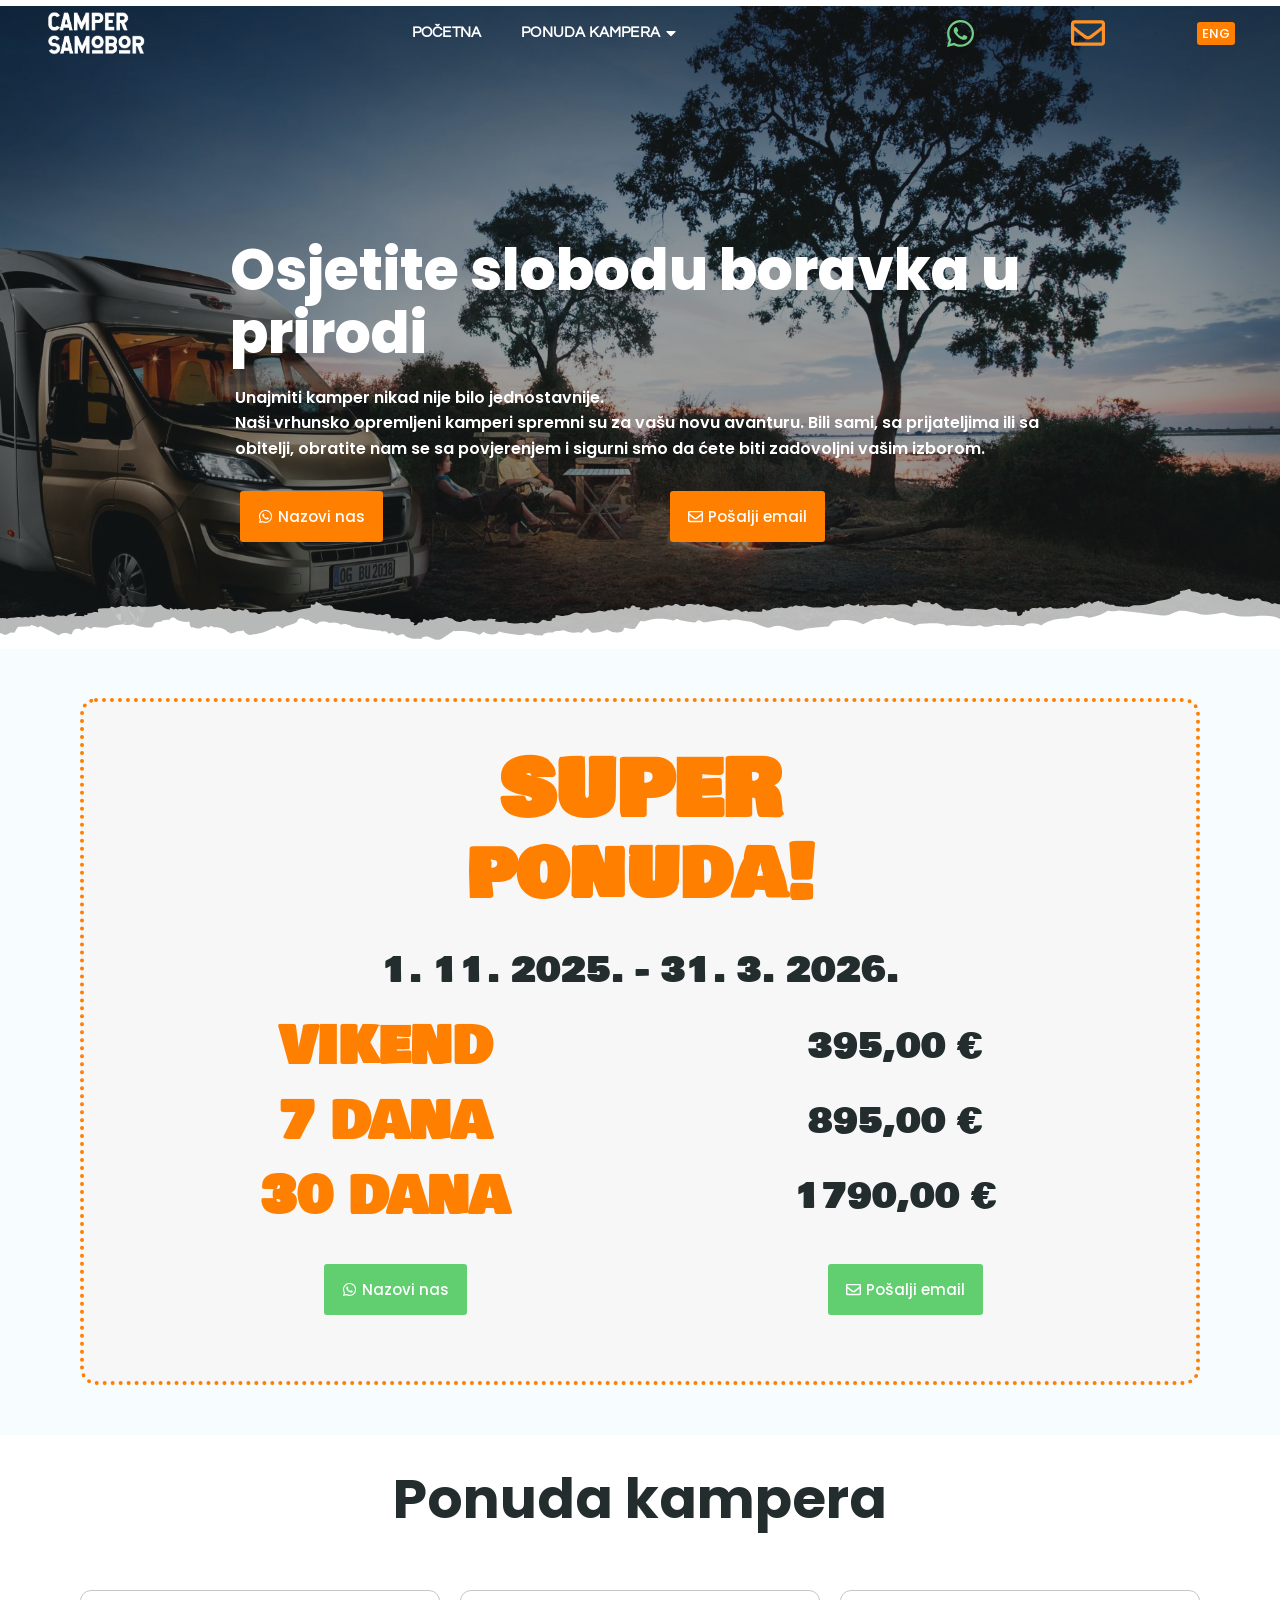
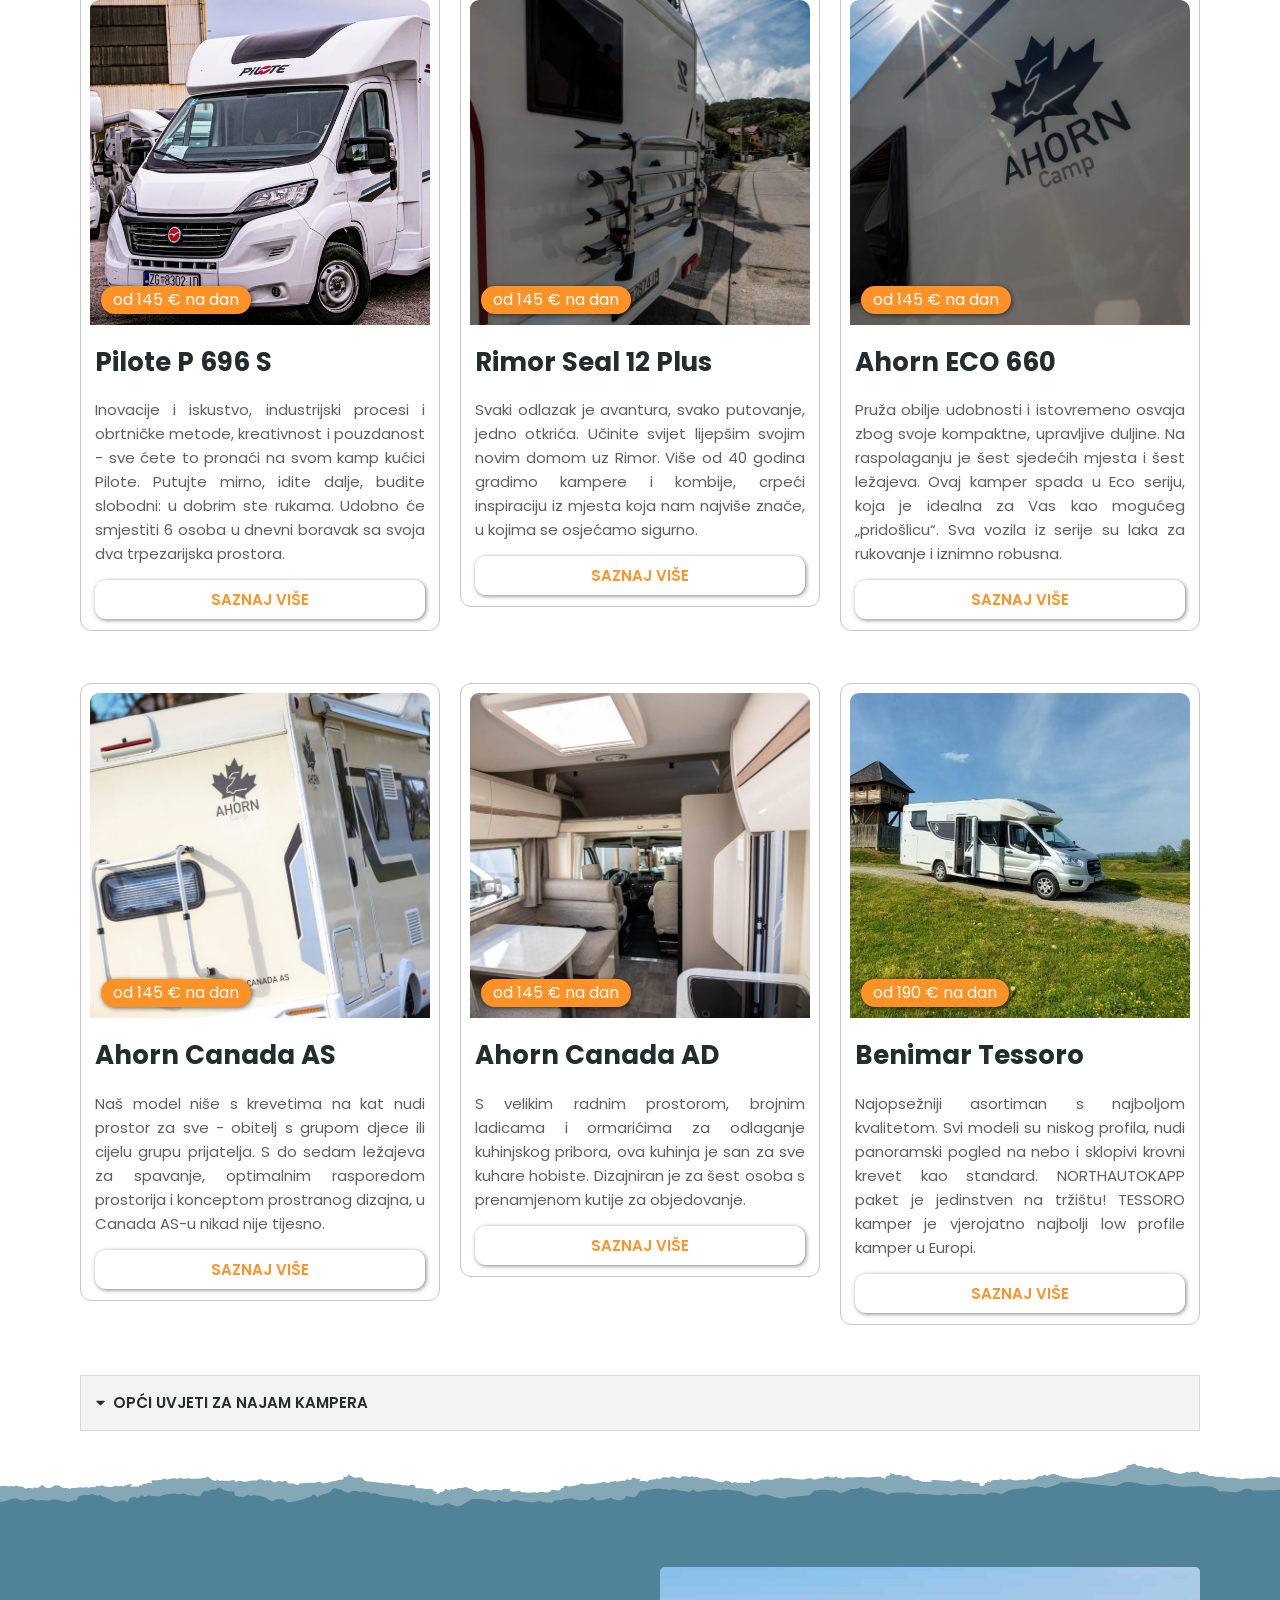
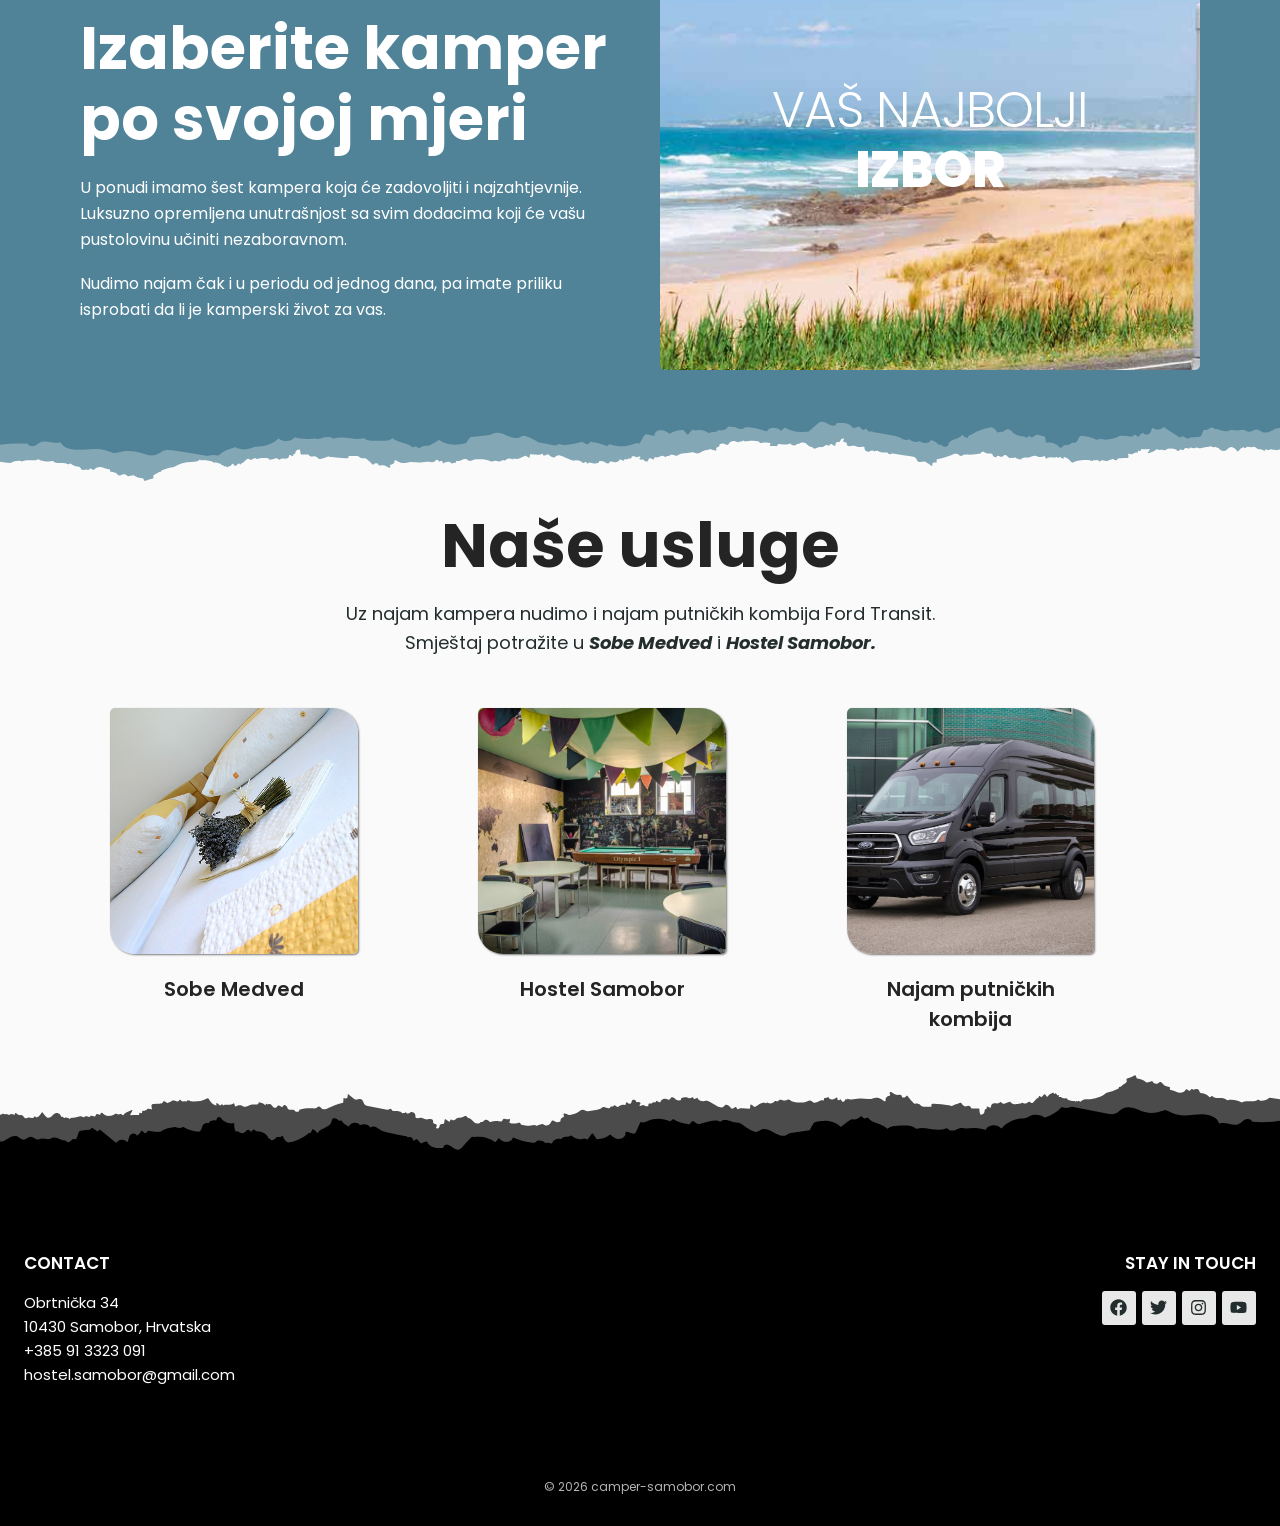
==== index.html @ f07b15ba "Static rebuild of camper-samobor.com with cPanel deploy workflow [skip ci] Replaces the WordPress si" ====
<!DOCTYPE html>
<html lang="hr">
<head>
  <meta charset="UTF-8">
  <meta name="viewport" content="width=device-width, initial-scale=1">
  <title>NAJAM KAMPERA | POČETNA | camper-samobor.com</title>
  <meta name="description" content="Najam kampera u Samoboru – Pilote, Rimor, Ahorn i Benimar kamperi za najam.">
  <link rel="preconnect" href="https://fonts.googleapis.com">
  <link rel="preconnect" href="https://fonts.gstatic.com" crossorigin>
  <link href="https://fonts.googleapis.com/css2?family=Bowlby+One+SC&family=Poppins:ital,wght@0,300;0,400;0,500;0,600;0,700;0,800;1,600;1,700&family=Questrial&display=swap" rel="stylesheet">
  <link rel="stylesheet" href="css/style.css">
</head>
<body class="no-js">

<!-- Reusable SVG symbols -->
<svg width="0" height="0" style="position:absolute" aria-hidden="true">
  <defs>
    <symbol id="ico-whatsapp" viewBox="0 0 448 512"><path d="M380.9 97.1C339 55.1 283.2 32 223.9 32c-122.4 0-222 99.6-222 222 0 39.1 10.2 77.3 29.6 111L0 480l117.7-30.9c32.4 17.7 68.9 27 106.1 27h.1c122.3 0 224.1-99.6 224.1-222 0-59.3-25.2-115-67.1-157zm-157 341.6c-33.2 0-65.7-8.9-94-25.7l-6.7-4-69.8 18.3L72 359.2l-4.4-7c-18.5-29.4-28.2-63.3-28.2-98.2 0-101.7 82.8-184.5 184.6-184.5 49.3 0 95.6 19.2 130.4 54.1 34.8 34.9 56.2 81.2 56.1 130.5 0 101.8-84.9 184.6-186.6 184.6zm101.2-138.2c-5.5-2.8-32.8-16.2-37.9-18-5.1-1.9-8.8-2.8-12.5 2.8-3.7 5.6-14.3 18-17.6 21.8-3.2 3.7-6.5 4.2-12 1.4-32.6-16.3-54-29.1-75.5-66-5.7-9.8 5.7-9.1 16.3-30.3 1.8-3.7.9-6.9-.5-9.7-1.4-2.8-12.5-30.1-17.1-41.2-4.5-10.8-9.1-9.3-12.5-9.5-3.2-.2-6.9-.2-10.6-.2-3.7 0-9.7 1.4-14.8 6.9-5.1 5.6-19.4 19-19.4 46.3 0 27.3 19.9 53.7 22.6 57.4 2.8 3.7 39.1 59.7 94.8 83.8 35.2 15.2 49 16.5 66.6 13.9 10.7-1.6 32.8-13.4 37.4-26.4 4.6-13 4.6-24.1 3.2-26.4-1.3-2.5-5-3.9-10.5-6.6z"/></symbol>
    <symbol id="ico-envelope-o" viewBox="0 0 512 512"><path d="M464 64H48C21.49 64 0 85.49 0 112v288c0 26.51 21.49 48 48 48h416c26.51 0 48-21.49 48-48V112c0-26.51-21.49-48-48-48zm0 48v40.805c-22.422 18.259-58.168 46.651-134.587 106.49-16.841 13.247-50.201 45.072-73.413 44.701-23.208.375-56.579-31.459-73.413-44.701C106.18 199.465 70.425 171.067 48 152.805V112h416zM48 400V214.398c22.914 18.251 55.409 43.862 104.938 82.646 21.857 17.205 60.134 55.186 103.062 54.955 42.717.231 80.509-37.199 103.053-54.947 49.528-38.783 82.032-64.401 104.947-82.653V400H48z"/></symbol>
    <symbol id="ico-caret-down" viewBox="0 0 320 512"><path d="M31.3 192h257.3c17.8 0 26.7 21.5 14.1 34.1L174.1 354.8c-7.8 7.8-20.5 7.8-28.3 0L17.2 226.1C4.6 213.5 13.5 192 31.3 192z"/></symbol>
    <symbol id="ico-caret-up" viewBox="0 0 320 512"><path d="M288.662 352H31.338c-17.818 0-26.741-21.543-14.142-34.142l128.662-128.662c7.81-7.81 20.474-7.81 28.284 0l128.662 128.662c12.6 12.599 3.676 34.142-14.142 34.142z"/></symbol>
    <symbol id="ico-facebook" viewBox="0 0 512 512"><path d="M504 256C504 119 393 8 256 8S8 119 8 256c0 123.78 90.69 226.38 209.25 245V327.69h-63V256h63v-54.64c0-62.15 37-96.48 93.67-96.48 27.14 0 55.52 4.84 55.52 4.84v61h-31.28c-30.8 0-40.41 19.12-40.41 38.73V256h68.78l-11 71.69h-57.78V501C413.31 482.38 504 379.78 504 256z"/></symbol>
    <symbol id="ico-twitter" viewBox="0 0 512 512"><path d="M459.37 151.716c.325 4.548.325 9.097.325 13.645 0 138.72-105.583 298.558-298.558 298.558-59.452 0-114.68-17.219-161.137-47.106 8.447.974 16.568 1.299 25.34 1.299 49.055 0 94.213-16.568 130.274-44.832-46.132-.975-84.792-31.188-98.112-72.772 6.498.974 12.995 1.624 19.818 1.624 9.421 0 18.843-1.3 27.614-3.573-48.081-9.747-84.143-51.98-84.143-102.985v-1.299c13.969 7.797 30.214 12.67 47.431 13.319-28.264-18.843-46.781-51.005-46.781-87.391 0-19.492 5.197-37.36 14.294-52.954 51.655 63.675 129.3 105.258 216.365 109.807-1.624-7.797-2.599-15.918-2.599-24.04 0-57.828 46.782-104.934 104.934-104.934 30.213 0 57.502 12.67 76.67 33.137 23.715-4.548 46.456-13.32 66.599-25.34-7.798 24.366-24.366 44.833-46.132 57.827 21.117-2.273 41.584-8.122 60.426-16.243-14.292 20.791-32.161 39.308-52.628 54.253z"/></symbol>
    <symbol id="ico-instagram" viewBox="0 0 448 512"><path d="M224.1 141c-63.6 0-114.9 51.3-114.9 114.9s51.3 114.9 114.9 114.9S339 319.5 339 255.9 287.7 141 224.1 141zm0 189.6c-41.1 0-74.7-33.5-74.7-74.7s33.5-74.7 74.7-74.7 74.7 33.5 74.7 74.7-33.6 74.7-74.7 74.7zm146.4-194.3c0 14.9-12 26.8-26.8 26.8-14.9 0-26.8-12-26.8-26.8s12-26.8 26.8-26.8 26.8 12 26.8 26.8zm76.1 27.2c-1.7-35.9-9.9-67.7-36.2-93.9-26.2-26.2-58-34.4-93.9-36.2-37-2.1-147.9-2.1-184.9 0-35.8 1.7-67.6 9.9-93.9 36.1s-34.4 58-36.2 93.9c-2.1 37-2.1 147.9 0 184.9 1.7 35.9 9.9 67.7 36.2 93.9s58 34.4 93.9 36.2c37 2.1 147.9 2.1 184.9 0 35.9-1.7 67.7-9.9 93.9-36.2 26.2-26.2 34.4-58 36.2-93.9 2.1-37 2.1-147.8 0-184.8zM398.8 388c-7.8 19.6-22.9 34.7-42.6 42.6-29.5 11.7-99.5 9-132.1 9s-102.7 2.6-132.1-9c-19.6-7.8-34.7-22.9-42.6-42.6-11.7-29.5-9-99.5-9-132.1s-2.6-102.7 9-132.1c7.8-19.6 22.9-34.7 42.6-42.6 29.5-11.7 99.5-9 132.1-9s102.7-2.6 132.1 9c19.6 7.8 34.7 22.9 42.6 42.6 11.7 29.5 9 99.5 9 132.1s2.7 102.7-9 132.1z"/></symbol>
    <symbol id="ico-youtube" viewBox="0 0 576 512"><path d="M549.655 124.083c-6.281-23.65-24.787-42.276-48.284-48.597C458.781 64 288 64 288 64S117.22 64 74.629 75.486c-23.497 6.322-42.003 24.947-48.284 48.597-11.412 42.867-11.412 132.305-11.412 132.305s0 89.438 11.412 132.305c6.281 23.65 24.787 41.5 48.284 47.821C117.22 448 288 448 288 448s170.78 0 213.371-11.486c23.497-6.321 42.003-24.171 48.284-47.821 11.412-42.867 11.412-132.305 11.412-132.305s0-89.438-11.412-132.305zm-317.51 213.508V175.185l142.739 81.205-142.739 81.201z"/></symbol>
    <symbol id="ico-arrow-up" viewBox="0 0 448 512"><path d="M34.9 289.5l-22.2-22.2c-9.4-9.4-9.4-24.6 0-33.9L207 39c9.4-9.4 24.6-9.4 33.9 0l194.3 194.3c9.4 9.4 9.4 24.6 0 33.9L413 289.4c-9.5 9.5-25 9.3-34.3-.4L264 168.6V456c0 13.3-10.7 24-24 24h-32c-13.3 0-24-10.7-24-24V168.6L69.2 289.1c-9.3 9.8-24.8 10-34.3.4z"/></symbol>
    <g id="torn"><path opacity="0.7" d="M0.1,197.8c12.1,1.7,23,3.5,33.8,5.3c0.9,0.1,1.9-0.1,2.6-0.8 c6.5-6.2,17.2-9.5,27.2-8.2c0.3,0,0.7,0.1,1,0.3c1.6,0.7,3.1,1.5,4.7,2.2c1,0.5,2.3,0.3,3.2-0.4c11.5-8.5,35.2,1,46.8-7.3 c1-0.7,2.3-0.7,3.3-0.1c11.8,7.4,28.3,10.1,42.8,6.8c1.2-0.3,2.4,0.3,3.2,1.3c3.7,5.1,13.4,6,21.3,5.7c7.7-0.3,17.2,0.1,21.6,4.7 c1,1.1,2.7,1.2,3.9,0.4c1.2-0.8,2.3-1.6,3.5-2.3c1.3-0.9,3-0.6,4,0.5c4.7,5.6,12.2,9.6,20.5,10.9c2.4,0.4,4.9,0.6,6.7,1.9 c2.7,1.9,2.6,5.3,4.2,7.9c2.6,4.2,10.5,4.9,14.8,2c1-0.7,2.4-0.7,3.4,0.1c0.6,0.4,1.1,0.8,1.7,1.2c1.3,0.9,3,0.7,4.1-0.5 c1.1-1.2,2.1-2.4,3.2-3.6c1-1.2,2.7-1.4,4-0.5c1.9,1.3,3.9,2.6,5.9,3.9c1.5,1,3.6,0.5,4.4-1.2c2.9-5.9,11-10.1,18.9-9.2 c9.7,1.1,18.7,8.6,27.4,8.8c2.3,0.1,3.8,2.6,2.6,4.6c0,0,0,0.1-0.1,0.1c-1.2,2,0.3,4.5,2.6,4.6c7.7,0.2,15.3,3.5,19.3,8.8 c2.2,2.9,4.9,7,9.1,6.3c2.4-0.4,3.9-2.2,5.7-3.5c5.5-3.7,14.8-0.6,16.8,4.5c0.6,1.5,2.2,2.3,3.7,1.9c4.8-1.4,9.7-2.8,14.6-4.1 c1-0.3,2.1,0,2.8,0.7c6.8,6.2,16.7,10.4,27.1,11.3c1.3,0.1,2.3,1,2.7,2.3c0.5,1.8,0.9,3.6,1.4,5.4c0.5,1.9,2.6,2.9,4.4,2 c7.3-3.8,15.1-6.9,23.1-9.4c1.8-0.6,2.7-2.7,1.8-4.3c-1.6-3-0.3-7.6,2.9-10.1c4.2-3.5,10.1-5.7,13.2-9.7c0.6-0.8,1.4-1.2,2.4-1.3 c0.8,0,1.6,0,2.4-0.1c1.2,0,2.2-0.7,2.7-1.8c0.5-1.2,1.1-2.3,1.6-3.5c0.3-0.6,0.8-1.1,1.4-1.4c11.4-5.8,24-10.1,37.2-12.6 c14.5-12.2,35.4-19.5,56.5-19.7c2.7-0.1,5.4,0.1,8-0.4c2.7-0.5,5.2-1.5,7.8-2.3c2.7-0.8,4.7-3.1,6.8-4.6c0.6-0.4,1.2-0.8,2-0.7 c1.7,0.2,1.8,2.5,3.4,2.8c1.8,0.2,3-2.4,4.7-1.8c0.6,0.2,1,0.9,1.6,1.1c1.6,0.6,3-1.8,4.8-1.5c0.6,0.1,1.1,0.6,1.6,0.9 c0.7,0.4,1.6,0.5,2.5,0.6c2.9,0.4,5.9,0.8,8.8,1.2c2.9,0.4,6,0.8,8.6,2c2.1,1,3.8,2.5,4.5,4.3c0.3,0.8,1,1.3,1.8,1.2 c4.4-0.6,8.9-0.2,13.1,1.1c-0.3,0.1-0.5,0.3-0.3,0.6c0.4,0.4,1.3,0.3,1.9,0.1c0.6-0.1,1.6,0,1.7,0.5c-0.8,0.3-1.6,0.8-2.1,1.4 c2.6,0.3,5.3,0.4,7.9,0.4c1.1,0,1.9,1.1,1.6,2.2c-0.2,0.7-0.3,1.4-0.3,2.1c0,1.4,1.8,2.2,2.8,1.2c0,0,0,0,0,0 c0.7-0.7,1.9-0.6,2.5,0.2c1.2,1.6,2.4,3.2,3.6,4.9c0.7,1.1,2.3,1,2.9-0.2c0-0.1,0.1-0.1,0.1-0.2c0.5-1,2-1.2,2.7-0.3 c0.9,1,1.9,2.1,2.8,3.1c0.7,0.7,1.8,0.7,2.5-0.1c2.4-2.6,8-3.4,10.7-6.1c2-2,2.5-5.1,5.4-6.1c0.3-0.1,0.7-0.2,1.1-0.1 c0.4,0.1,0.7,0.4,0.9,0.8c1.3,1.9,2.5,3.7,3.8,5.6c0.5,0.7,1,1.5,1.9,1.7c1.5,0.3,2.8-0.8,3.7-1.8c1.6-1.9,3.1-3.7,4.7-5.6 c0.5-0.6,1-1.2,1.9-1.5c2.4-0.7,3.8,1.9,5.9,3c0.8,0.4,1.8,0.1,2.2-0.7c0.5-0.9,0.6-2,1-3c0.4-1.4,1.6-3.1,3.4-3 c0.7,0,1.3,0.3,2,0.2c0.4-0.1,0.8-0.4,0.8-0.8c0-0.4,0-0.8,0.3-1.1c2.8-3.3,5.7-5.8,8.6-9.2c1.9-2.4,5.2-5,8.3-3.8 c1.9,0.8,2.7,2.9,4.7,3.6c3.3,1.2,6.2-2.1,8.9-4c3.2-2.3,9.3-2.2,11.4,0.5c0.5,0.7,1.4,0.7,2.2,0.3c4.1-2.4,9.3-3.2,14.4-3.8 c4.6-0.5,9.3-0.9,13.8,0.1c3.8,0.9,7.4,3.1,8.7,6.1c0.4,0.8,1.2,1.2,2.1,0.9c5.1-1.7,10.2-3.5,15.4-5.3c1.4-0.5,3-1,4.6-0.9 c3.8,0.4,5.7,4.3,8.9,5.6c0.9,0.3,1.8-0.1,2.2-1c0.9-2.4,5.1-3.8,8.6-3.7c4.1,0.1,8.4,1.3,12.2,0.1c5.5-1.7,7-7,7.3-11.8 c0.1-1,1-1.7,2-1.5c3.1,0.7,6,2,8.3,3.8c1.1,0.8,2.6,0.1,2.7-1.3c0.1-1.3,0-2.6-0.3-3.8c-0.2-0.9,0.4-1.9,1.4-2 c2.1-0.2,4.2-1.8,4.9-3.6c1-2.3,0.7-4.9,1.4-7.2c1.3-4,5.9-7.2,11-7.7c0.8-0.1,1.5,0.4,1.8,1.1c1.7,5.3,2.6,10.8,2.5,16.3 c0,0.9,0.7,1.7,1.6,1.7c7.3,0.4,14.7,0.5,22,0.2c0.7,0,1.3,0.3,1.5,0.9c1.9,3.8,5,7.8,9.8,7.4c2.1-0.2,3.9-1.2,6-1.6 c6.2-1.1,11.2,3.8,14,8.3c0.8,1.3,1.9,2.8,3.6,3c1.1,0.2,2.3-0.2,3.4-0.6c3.8-1.3,7.5-2.7,11.3-4c4.6-1.6,8.1-3.6,12.1-5.8 c0.5-0.3,1.2-0.3,1.7,0c2.5,1.6,5.9,2.2,9,2.6c15.2,2.1,30.5,3.6,45.8,4.5c2.1,0.1,4.4,0.1,6.1-0.9c2.1-1.3,2-3.6,1.3-5.8 c-0.4-1.1,0.4-2.2,1.6-2.2c7.5-0.2,15.1-0.2,22.6-0.1c2.1,0,4.4,0.1,6.2,1c1.8,0.9,2.9,2.5,4.3,3.9c3.9,3.9,10.8,5.5,16.7,4.2 c1-0.2,2.1,0.1,2.8,0.8c7.5,7.1,14.1,14.7,19.8,22.8c1.3,1.9,4.1,1.9,5.3-0.1c0.7-1.2,1.6-2.2,2.9-3c2.9-2,8.2-1.9,9.7,0.9 c0.8,1.5,0.4,3.2,1.3,4.6c2.4,3.4,8.8,1.2,13.8,1.4c7.6,0.3,13,7.4,19.5,9.4c2.6,0.8,4.9-1.9,3.8-4.3c-0.4-0.9-0.9-1.7-1.3-2.6 c-1.1-1.9,0.1-4.3,2.2-4.7c3.6-0.6,7-2.2,9.2-4.6c2.2-2.5,3.1-5.8,2.4-8.9c-0.5-2.5,1.8-4.6,4.2-3.7c3.1,1.2,6,3.8,8.6,5.8 c4.9,3.7,11.9,5.4,18.5,4.6c4.7-0.6,9-2.3,13.6-3.2c12-2.2,24.4,1.9,36.6,1.2c13-0.7,27.8-6.3,37.9,0.2c-1.5-0.8-0.4-3,1.5-3.3 c1.1-0.2,2.1,0,3.2,0.4c0.9,0.3,1.8-0.3,1.9-1.2c0.6-3.3,4.2-6.3,8.3-6.6c0.7-0.1,1.3,0.4,1.5,1.1c0.5,2,1.7,4,3.2,5.7 c0.5,0.5,1.2,0.6,1.8,0.3c2.2-1.2,4.9-1.8,7.5-1.8c0.9,0,1.5,0.7,1.5,1.6c-0.1,2.1,0.2,4.2,1.1,6.1c0.4,0.9,1.6,1.1,2.3,0.5 c3.5-3.1,8.1-5.6,13.3-5.8c4.9-0.2,9.9,2.6,11,6.2c0.3,0.9,1.4,1.3,2.2,0.8c2.8-1.9,6.6-2.8,10.2-2.5c0.8,0.1,1.5-0.5,1.6-1.2 c0.3-1.8,0.5-3.5,0.8-5.3c0.1-0.9,1.1-1.5,2-1.2c4.7,1.7,10.7-1.1,15.1-3.7c5-2.9,12.6-5.6,16.7-1.8c2.9,2.6,7.4,6.2,11.6,5.2 c4.2-1.1,7.5-3.5,11.5-4.9c5.4-1.8,11.4-1.6,17.2-1.4c9.6,0.4,19.7,0.9,27.7,5.1c3.6,1.9,7.4,4.6,11.6,3.9c2.7-0.5,4.8-2.3,7.4-2.8 c3.3-0.7,6.6,0.8,9.7,1.9s7.4,1.5,9.4-0.7c0.9-0.9,1.3-2.2,2.4-2.8c2.6-1.6,6.3,0.8,9.5,0.2c2.8-0.6,3.9-3.2,5.8-5 c4.6-4.2,12.7-2.3,19.2,0.3c0.9,0.4,2-0.3,2-1.3c0,0,0,0,0,0c0.1-1.1,1.2-1.7,2.1-1.2c4.9,2.7,12.6,1.2,17.9-1.7 c5.8-3.2,10.5-7.7,17-9.7c0.5-0.2,1.1,0,1.5,0.4c2.7,2.8,5.9,5.3,9.6,7.2c1,0.5,2.1-0.2,2.2-1.3c0.1-3.4,0.4-6.9,1-10.4 c0.1-0.7,0.8-1.3,1.6-1.2c7.5,0.5,14.9,0.9,22.3,1.3c4.7,0.3,10.4,0.1,13.1-2.7c0.5-0.6,1.4-0.7,2-0.2c2.1,1.7,1.7,5.8,4.8,6.4 c1.3,0.3,2.7-0.3,3.9-0.9c2.8-1.3,5.7-2.6,8.6-4c0.7-0.3,1.5-0.1,1.8,0.5c2.4,3.9,6,7.4,10.2,10c2,1.3,4.7,2.5,7.1,1.8 c3.1-0.8,4.1-3.8,6.2-5.8c2.8-2.5,7.6-3.1,11.7-2.2c4,0.9,7.6,2.9,11,4.8c7.2,4.2,14.4,8.3,21.6,12.4c3.8,2.2,8.7,4.5,13,3 c9.1-3.2,21.1,0.9,24.4,8.3c0.3,0.8,1.2,1.2,2,0.8c2.5-1.2,5-2.4,7.4-3.5c0.6-0.3,1.3-0.1,1.8,0.4c1.2,1.4,2.1,2.9,2.8,4.4 c0.4,0.8,1.4,1.2,2.2,0.7c2.8-1.8,6-3.5,9.6-3.1c2.2,0.3,4.1,1.3,6.1,2.1c5,1.9,11.1,1.7,16-0.4c2.7-1.1,4.9-4.1,3.9-6 c-0.4-0.8,0.2-1.8,1.1-2c5.1-1.2,11-0.2,14.9,2.7c2.2,1.6,3.8,3.6,6.1,5.1c2.3,1.4,5.8,2.2,8.1,0.7c2.5-1.5,2.6-4.8,5.2-6.2 c3.8-2,8.2,1.5,12.6,2.4c4,0.8,8.2-0.8,11.1-3.2c2.4-2.1,4-4.7,5.4-7.3c0.4-0.7,1.2-0.9,1.9-0.6c3.8,1.6,7.6,3.3,11.4,5 c0-1.6,0.1-3.2,0.2-4.8c3.2-0.1,6.4-0.2,9.7-0.3c1.1,0,2-0.7,2.3-1.8c0,0,0,0,0,0c0.4-1.2,1.6-1.9,2.9-1.7c2.2,0.4,4.4,0.6,6.3-0.2 c1.9-0.7,2.8-2.9,2.1-4.3c-0.6-1.2-0.2-2.7,1-3.3c1.8-1,4-1.3,6.3-0.9c2.6,0.4,4.8,1.7,6.1,3.4c0.8,1.1,2.2,1.3,3.4,0.7 c2-1.2,4.3-2.1,6.7-2.7c1.2-0.3,2.7-0.5,3.7,0.2c2.4,1.7-1.8,4.3-2.6,6.8c-0.8,2.3,2,4.7,5,5.1c1.9,0.2,3.7,0,5.6-0.5 c1.5-0.4,2.9,0.6,3.2,2c0.3,1.6,1.1,3,2.6,4.1c2.3,1.8,6.5,2.1,8.8,0.2c3.8-3.1,1.3-10,6.4-11.5c3.8-1.1,6.7,2.3,10.1,4.3 c1.5,0.9,3.5,0,3.8-1.7c0.2-1.2,0.3-2.5,0.3-3.7c0-1.6,1.5-2.8,3.1-2.5c5.3,1.1,11.3,0.2,15.6-2.7c2.2-1.5,4.5-3.7,7.3-3.4 c3.7,0.3,6.1,4.5,9.3,5c1.1,0.2,2.2-0.5,2.6-1.6c0.1-0.2,0.2-0.5,0.3-0.7c0.4-1.3,1.7-2,3-1.7c2.6,0.6,5.3,0.6,6.7-1 c0.6-0.7,0.8-1.6,1.3-2.4c2-2.9,7.6-2.1,11.3-0.5s8.1,3.6,11.7,1.9c1.2-0.6,2.1-1.5,3.1-2.3c4.6-3.8,11.6-5.1,18.2-6.1 c6.5-1,12.9-2.1,19.4-3.1c3.6-0.6,7.3-1.1,10.8-0.2c3.3,0.9,6.1,3.1,9.6,3.5c5.8,0.6,10.1-3.7,14.5-6.8c6.5-4.5,15-6.5,23.2-8.5 c1.8-0.4,3.7-0.9,5.6-0.6c2.2,0.3,4,1.5,6,2.4c2.7,1.2,5.9,1.9,9,1.8c1.6,0,2.8-1.6,2.4-3.2c-0.5-1.9-1.9-4-1.1-5.9 c0.8-1.9,3.5-2.7,5.6-3.8c3.7-2.1,5.6-6,5-9.5c-0.2-1.4,0.7-2.7,2.1-2.9c2.8-0.4,5.5-0.9,8.3-1.2c4.6-0.7,10.8,6.6,15,5 c1.9-0.6,2.6-2.4,3.3-4c1.5-3.4,3.7-6.7,7.2-8.9c3.6-2.2,8.5-3.1,12.6-1.7c2.8,1,4.9,3,7.8,3.8c2.1,0.6,4.9-0.1,6-1.4 c0.6-0.7,1.5-1,2.4-0.9c2.3,0.4,5.2-0.7,6.3-2.4c0.7-1,2-1.4,3.2-0.9c1.4,0.6,2.8,1.3,4.3,1.9c1.1,0.5,2.3,1.1,3.6,0.9 c0.5,0,1-0.3,1.4-0.6c0.6-0.5,1.4-0.8,2.1-0.5c2.9,0.9,7.1-0.9,10.7-1.6c3.1-0.6,6.4-0.1,9.6,0.4c4.4,0.7,8.8,1.4,13.2,2.1 c1.3,0.2,2.7,0.4,3.7,1.2c1.9,1.5,1.6,4.2,3.8,5.3c1.8,1,4.3,0.2,6.4-0.5c7.7-2.4,16.7-2.3,24.3,0.4c1.4,0.5,2,2.1,1.4,3.5 c-0.8,1.7-1.4,3.4-1.9,5.2c-0.5,1.9,1.1,3.5,3,3.2c4-0.8,8.3-0.7,12.2,0.2c1.9,0.5,4,1.1,5.7,0.4c2.8-1.2,2.3-4.6,4.2-6.6 c2.9-3.2,9-1.2,13.8-0.2c7.5,1.5,15.2-0.5,22.2-3.1c1-0.4,2.2-0.1,2.9,0.8c1.5,1.8,3,3.5,5.2,4.8c2.7,1.6,6.5,2.2,9.4,0.9 c2.6-1.2,3.9-3.6,6.1-5.3c1.4-1,3.8-1.5,5.5-1.1c1,0.3,2.1-0.3,2.7-1.1c2.1-3,8.1-4.5,12.6-3c5.6,1.8,9,6.2,12.7,10 c3.2,3.3,7.6,6.6,12.7,7c1.1,0.1,1.9,0.9,2.2,1.9c0.8,2.6,4.3,4.6,7.5,3.9c2.4-0.5,4.2-2,6.2-3.1c3.8-2.1,8.9-2.9,13.4-2.1 c0.4,0.1,0.7,0.1,1.1,0c3.3-0.9,6.1-2.7,8.5-4.7c2.4-2.2,6.2-4,9.5-2.9c1.6,0.6,3.1,2,4.9,1.7c2.3-0.3,2.4-2.6,2.9-4.6 c0.4-1.6,2.2-2.4,3.7-1.6c3.4,1.8,6.4,3.9,9,6.4c1.5,1.5,4.1,0.5,4.3-1.6c0.2-2.4,0.5-4.7,0.7-7.1c0.2-1.7,0.5-3.6,2.2-4.7 c2.4-1.5,6-0.3,8.7-1.4c4.1-1.6,3.2-6.5,5.4-9.7c1.4-2,4.2-3.1,7.1-3.1c2.1,0,3.3,2.4,2,4.1c-0.9,1.2-1.5,2.4-1.8,3.7 c-0.5,2.5,1,5.5,4.1,6.2c1.2,0.2,2.4,0.1,3.6,0.5c5.5,1.5,1.8,8.8,5.2,12.7c2.1,2.5,6.7,2.7,10.4,2.1s7.5-1.7,11.2-1.1 c4.1,0.7,7.2,3.5,11.2,4.3c5.8,1.2,12.7-1.8,18-0.5c1.6,0.4,2.8,1.9,2.7,3.6c-0.2,3.5-0.1,7.1,1.9,10.2c2.4,3.8,8.4,6.4,13.1,4.4 c2.5-1,4.2-3.2,6.9-4c3.2-0.9,6.9,1.2,7.7,3.7c0.2,0.7,1.1,0.8,1.6,0.3c0.8-0.8,1.5-1.6,2.2-2.4c0.3-0.3,0.7-0.4,1.1-0.2 c1.6,0.8,4,0.5,5.3-0.6c0.4-0.4,1-0.3,1.4,0.2c2.4,3.4,7.1,5.8,12.1,6c0.1,0,0.3,0,0.4,0.1c5.2,2.7,14.4-1.4,18.5,2.3 c2.1,1.9,2.5,5.4,5.5,5.6c2.9,0.3,4.6-2.9,7.5-3.4c1.1-0.2,2.3,0,3.4,0.2c18.5,3.7,37,7.4,55.5,11.1c5.2,1,10.7,2.2,14.1,5.5 c2.8,2.7,3.6,6.3,5.1,9.6s4.3,6.7,8.6,7.3c5.2,0.6,10.3-3,15.3-1.7c1.7,0.5,3.2,1.5,4.5,2.6c5.9,4.6,11.7,9.3,17.4,14.1 c0.6,0.5,1.4,0.1,1.5-0.6c0.5-3.5,0.9-7,1.4-10.4c0.1-0.4,0.4-0.8,0.9-0.8c0.6-0.1,1.3,0,1.9,0.1c0.7,0.1,1.3-0.5,1.1-1.2 c0,0,0,0,0,0c-0.2-0.8,0.6-1.5,1.3-1.1c1.8,0.9,3.8,1.5,5.8,1.8c0.5,0.1,1-0.3,1.1-0.9c0.3-4.1,0.4-8.2,0.7-12.3 c0-0.4,0.3-0.8,0.7-0.9c16.2-3.6,31.6-9.3,45.7-16.6c5.7-3,13.4-6.3,18.9-3c4.1,2.5,6.4,8.4,11.4,7.4c2.4-0.4,3.8-2.4,5.7-3.7 c3.7-2.4,8.9-2.1,13.6-1.8c13.8,0.7,27.7-0.8,40.8-4.3c0.5-0.1,0.8-0.7,0.6-1.3c-0.7-1.9,1-4.2,3.4-5c2.7-0.7,5.6-0.1,8.1,1 c0.3,0.1,0.5,0.4,0.5,0.8c0.2,2.6,6,4.9,9.4,4.7c3.6-0.1,7.4-1.2,10.6,0.1c4.1,1.7,4.7,6.1,6.3,9.5c1.7,3.4,7.6,6.5,10.4,3.5 c1.1-1.2,1.1-3.1,2.6-4.1c3.9-2.5,8,4.4,12.9,3.9c4-0.4,4.7-5.2,8.4-6.7c3.2-1.4,7.1,0.5,9.2,2.9c2.1,2.3,3.5,5.2,6.2,7 c2.5,1.6,6.9,1.8,8.6-0.1c0.3-0.4,0.9-0.4,1.3-0.1c1.2,1,2.6,1.8,4.3,2.3c0.4,0.1,0.9-0.1,1.1-0.5c0.5-1.1,1.1-2.3,1.6-3.4 c0.3-0.7,1.3-0.7,1.7,0c2.9,5.1,11,7.5,18.3,8.9c0.6,0.1,1.2-0.4,1.1-1c-0.4-2.8,3.6-5.7,7.5-6.2c4.5-0.6,9.1,0.4,13.6-0.2 c8.8-1.3,16.4-9,24.8-6.5c2.1,0.7,3.9,1.9,5.9,2.8c6.1,2.7,14.4,1.5,19-2.7c0.4-0.4,1.1-0.3,1.4,0.1c2.1,3,3.5,6.3,4.1,9.8 c0.1,0.7,0.9,1,1.4,0.6c5.1-3.4,11.9-5.3,18.6-5c4.4,0.2,10,1,12.7-1.6c0.3-0.3,0.8-0.3,1.1-0.1c1.7,1,3.3,2.1,5,3.2 c0.4,0.2,0.9,0.2,1.2-0.2c0.9-1,1.9-2,2.9-3c0.3-0.3,0.9-0.4,1.3-0.1c3.1,2.5,6.2,5.1,9.3,7.6c0.5,0.4,1.3,0.2,1.5-0.4 c0.6-2,0.8-4.1,0.5-6.2c-0.1-0.7,0.5-1.2,1.1-1.1c11,2.3,17.6,11.7,22.6,20c0.6,0.9,1.3,2,2.6,2.3c1.7,0.4,3.3-0.7,4.6-1.5 c10.7-7.1,25.7-7.9,39.5-8.3c4.8-0.2,10.4,0,13.5,2.7c0.4,0.3,0.9,0.4,1.3,0.3c1.3-0.4,2.8-0.2,4,0.3c0.8,0.4,1.8,0,2.1-0.8 c0.2-0.5,0.3-1,0.5-1.5c0.3-0.8,1.1-1.2,1.9-0.9c3,1.2,6.8,1,9.7-0.4c0.5-0.2,1-0.2,1.5,0.1c2.1,1.4,4.2,2.9,6.3,4.3 c0.7,0.5,1.6,1.1,2.6,0.9c1.6-0.2,1.8-1.9,2.6-3c2.3-3.2,8.2-1.6,12.3,0.1c3.8,1.5,10.2,2,11.4-1.2c0.1-0.3,0.4-0.6,0.7-0.7 c3.7-1.9,7.6-3,11.3-4.9c0.5-0.2,1.1-0.2,1.5,0.1c2.5,1.9,5.3,3.5,8.2,4.9c0.6,0.3,1.4,0.6,2.2,0.5c2-0.2,2.1-2.5,2.9-4.1 c1.4-2.9,6.2-3.5,10.1-3.7c5.8-0.2,11.6-0.5,17.3-0.7c2.3-0.1,4.9-0.3,6.4-1.7c1.2-1.2,1.4-2.8,1.4-4.3c0-3-0.5-6.1-1.4-9.1 c-0.4-1.2,0.8-2.2,1.9-1.8c2.4,0.9,5,1.6,7.6,1.6c3.2-0.1,6.5-1.6,7.6-3.8c0.3-0.7,1.1-1.1,1.9-0.8c0.4,0.1,0.8,0.3,1.2,0.4 c0.8,0.3,1.8-0.2,2-1c0-0.1,0-0.2,0.1-0.3c0.1-0.8,0.9-1.3,1.7-1.1c1.5,0.2,2.9,0.5,4.4,0.7c0.8,0.1,1.6-0.4,1.7-1.3 c0.3-1.8,0.4-3.5,0.4-5.3c0-1,1-1.7,2-1.4c1.6,0.6,3.2,1.1,4.9,1.4c0.8,0.2,1.6-0.4,1.7-1.2c0.3-1.5,0.6-3.1,0.8-4.6 c0.1-0.8,0.8-1.3,1.6-1.2c8,0.8,16.2,0.7,24.2-0.4c1.1-0.2,2,1,1.5,2.1c-1.8,4.1-3.9,8-6.2,11.9c-0.7,1.2,0.6,2.7,1.9,2.1 c4.5-2,9-4.1,13.5-6.1c4.8-2.1,10.2-5.2,11.6-9.2c0.3-1,1.5-1.4,2.3-0.7c1.3,1.1,2.7,2.1,4.4,2.8c2.4,0.9,5.6,0.8,7.4-0.7 c0.4-0.4,1-0.5,1.6-0.3c4,1.8,8.9,3.3,12.7,1.5c1.6-0.8,2.7-2,4.1-3c2.9-2,6.9-2.8,10.6-2c0.3,0.1,0.5,0,0.8-0.1 c6.4-2.2,15.7,1.9,19.9,6.3c1.3,1.5,3.1,3.4,5.3,2.8c2.5-0.7,2-3.9,4-5.1c3.3-2,8.1,2.6,11.6,1c2.8-1.2,1.9-5.1,4.4-6.6 c4.1-2.5,11.1,3.6,14.5,0.5c0.8-0.8,1-1.9,2-2.5c1.9-1.3,4.6,0.4,6.8,1.3c3.9,1.7,9.2,0.7,11.9-2c0.6-0.6,1.5-0.5,2.1,0 c2.5,2.4,7.3,3.1,11.4,2.4c4.7-0.8,8.9-2.9,13.6-3.6c3.2-0.5,6.5-0.3,9.6-0.9c2.4-0.5,4.8-1.5,6.1-3.1c0.6-0.7,1.6-0.7,2.2-0.1 c0.8,0.9,1.7,1.8,2.5,2.8c0.5,0.5,1.3,0.7,1.9,0.3c0.2-0.1,0.3-0.2,0.5-0.4c0.6-0.5,1.4-0.5,2,0c1.9,1.6,5.7,1.7,7.7,0.1 c0.6-0.5,1.4-0.5,1.9,0c1.4,1.2,2.7,2.4,4.1,3.6c0.4,0.4,1.1,0.5,1.6,0.2c0.2-0.1,0.3-0.2,0.5-0.3c0.8-0.5,1.8-0.2,2.2,0.6 c1.2,2.7,2.5,5.2,4.6,7.4c2.7,2.7,6.9,4.7,11.2,4.2c5.8-0.7,9.3-5.2,12.7-9s9-7.5,14.4-5.9c2.1,0.7,3.7,2.1,5.2,3.5 c3.9,3.9,7.3,8.1,10.1,12.5c0.5,0.9,1.8,0.9,2.4,0.1c3.1-3.9,6.1-7.8,9.2-11.7c0.7-1,2.4-1.9,3.6-1.8c0.7,0.1,1.4-0.2,1.6-0.9 c0-0.1,0.1-0.2,0.1-0.3c0.4-0.9,1.6-1.2,2.4-0.5c1.5,1.3,3.6,2.3,5.7,2.7c0.8,0.2,1.7-0.4,1.8-1.2c0.2-1.9,3.6-3.8,6.5-3.6 c3.7,0.3,7.3,2.1,10.9,1.5c2.5-0.4,4.7-2.1,7.3-2.1c3.7,0,6,3,7.9,5.6c1.9,2.5,5,5.3,8.5,4.4c4.3-1.1,9.8,1.5,12.5,4.3 c1,0.9,2.2,2.2,3.7,1.9c2-0.5,1.5-2.9,2.9-4.2s4-0.7,5.9,0.2c1.8,0.8,4.1,1.8,6,1c1.3-0.5,1.9-1.7,3.2-2.3c3.5-1.6,7.1,2.7,11.1,2.4 c1.8-0.1,3.5-1.2,5.2-0.9c1.4,0.3,2.4,1.5,3.8,1.8c2.6,0.6,4.6-1.8,7.1-2.7c1.4-0.5,3-0.4,4.4,0.1c0.9,0.3,1.9-0.4,1.9-1.4L3990.3,1 H0L0.1,197.8z"/> <path d="M0.1,131.7c28.7-4.6,58.2-5.7,87.4-3.5c1.5,0.1,2.5,1.3,2.7,2.8c0.6,5.5,13.3,8.3,20.5,4.6c8.2-4.2,12.8-12,21.6-15.2 c17.4-6.4,40.2,8.1,56.5,2.4c1.8-0.6,3.8,0.4,4.1,2.3c2.5,14.9,24.6,25,44.8,26.1c22,1.2,44-4.2,66-3.1c15.7,0.8,31.1,5,44,12.1 c3.1,1.7,6.1,3.6,9.9,4c5.3,0.7,10.3-1.6,15.2-3.5c15.4-5.7,33.8-6.6,50-2.3c22,5.8,44.6,20.7,65.3,12.5 c11.8-4.8,18.4-16.1,31.3-18.5c6.1-1.1,12.5,0.1,18.6,1.2c37.2,7.3,74.5,14.4,111.7,21.6c0.4,0.1,0.7,0,1.1-0.2 c8.7-4.4,20.4-4.8,29.7-1.2c0.7,0.3,1.4,0.1,1.9-0.4c12.8-14.2,31.1-25.5,51.8-31.8c0.5-0.2,1.1-0.1,1.5,0.3 c12.2,8.8,31.9,10.5,46.2,3.9c4-1.8,7.6-4.3,11.9-5.6c4.7-1.5,9.8-1.6,14.7-2c24.4-2.2,47.1-13.8,59.6-30.2c0.6-0.8,1.8-0.8,2.6-0.1 c5.7,6,15.3,9.9,24.9,9.4c9.8-0.5,19.1-5.7,22.3-12.9c0.4-0.8,1.2-1.2,2-0.9c18.6,5.8,39.5,7.2,59,3.6c0.3-0.1,0.6,0,0.8,0.1 c9.9,3.4,22.4,2.1,30.7-3.4c4.3-2.8,13-1.7,18.6-2.8c0.6-0.1,1.2,0.1,1.6,0.5c2.7,3,6.7,5.3,11.3,6.3c0.3,0.1,0.7,0,1-0.1 c6.1-2.6,12.9-4,19.7-4.4c23.7-1.2,49.3,10.9,70.3,3c1.2-0.5,2.5-0.1,3.4,0.8c8.5,8.8,25.7,9.7,40.3,9.4c4.7-0.1,9.3-0.1,14-0.2 c11.6-0.1,25.4-1.6,31.6-8.4c1.2-1.4,3.4-1.4,4.6,0c13.5,14.6,47.3,15.7,57,32c0.7,1.2,2.3,1.8,3.7,1.3c2.8-0.9,5.6-1.8,8.4-2.7 c0.5-0.1,0.9-0.1,1.3,0.2c2.9,2.1,5.9,4.3,8.8,6.5c0.6,0.4,1.3,0.4,1.9-0.1c5.3-4.7,11.6-9.4,19.5-9.6c3.2-0.1,6.5,0.7,9.6,0 c2.4-0.6,4.4-2,6.2-3.4c8.6-6.4,17.1-12.9,25.7-19.2c0.6-0.4,1.4-0.4,1.9,0.2c9,9.4,22.9,15.9,37.9,17.7c14.8,1.9,29.9-0.7,43.8-4.9 c0.4-0.1,0.7-0.4,0.9-0.8c3.9-7.8,9.1-14.6,13-22.4c0.2-0.4,0.6-0.7,1.1-0.8c17.5-2.5,35.1-5,52.6-7.5c3.8-0.6,7.6-1.1,10.9-2.6 c3.2-1.4,5.7-3.6,8.9-5.1c12.7-6,28.4,1.5,40.1,8.6c11.7,7,27.9,14.2,40.2,7.7c4.5-2.4,8.1-6.4,13.5-6.5c2.4,0,4.7,0.9,6.9,1.7 c11.7,4.9,22.5,11.1,31.7,18.5c2.9,2.3,5.8,4.8,9.5,6.3c4.3,1.7,9.2,1.9,13.9,2.7c8.6,1.5,16.2,5.2,24.7,6.9 c8.1,1.7,17.8,1.1,23.2-3.8c0.5-0.4,1.2-0.5,1.8-0.1c8.8,6.2,23.4,3.7,35,0.7c8.8-2.3,17.6-4.6,26.3-6.9c3.3-0.8,6.9-1.7,10.1-0.7 c6,1.9,8.9,9.6,15.1,8.1c3.6-0.9,4.6-4.4,6.3-7c1.6-2.4,6.8-4.1,8.4-1.9c0.2,0.3,0.5,0.5,0.9,0.6c15,2.5,31.9,7.1,43.5,14.8 c0.5,0.4,1.3,0.3,1.8-0.1c2.6-2.2,5.1-4.3,7.7-6.5c0.4-0.4,1.1-0.5,1.6-0.2c20.3,10.2,48.1,10.7,69,1.2c6.2-2.8,14.6-6.3,20.1-3.8 c1.3,0.6,2.8,0,3.4-1.3c4.1-9.3,8.1-18.6,12.3-27.8c0.9-2,1.9-4.2,4.1-5.6c7.7-4.7,18.5,5.3,27.6,4.5c1.5-0.1,2.5-1.7,2.1-3.2 c-2.2-9,8.1-19,20.1-18.7c10.2,0.3,18.2,6.4,24.9,12.6c0.9,0.9,2.4,0.9,3.3,0.1c10-8.5,24.7-13.7,39.6-13.8c0.9,0,1.7,0.4,2.1,1.1 c3.5,5.3,7,10.7,10.5,16c1,1.5,3.1,1.5,4.2,0.1c4-5.5,8.1-11,12.1-16.5c0.7-0.9,1.9-1.3,3-0.9c2.4,0.9,4.8,1.8,7.2,2.7 c0.6,0.2,1.3,0.2,2-0.1c11.9-5.1,28.8,0.4,37.9,8.8c1,0.9,2.5,0.8,3.4-0.1c3-2.8,9.7-3.2,14.9-3.4c5-0.2,11.2-2.5,12.5-5.6 c0.5-1.2,1.9-1.7,3.1-1.3c10.5,3.3,24.8-3,26.5-11.7c0.3-1.5,1.8-2.4,3.3-2c5.3,1.7,11.2,2.2,16.8,1.2c0.8-0.1,1.7,0.1,2.3,0.7 c5.6,5.9,16.2,8.7,25.3,6.6c0.8-0.2,1.5-0.7,1.8-1.4c1.9-4.8,11.5-5.4,18.4-4.3c18.4,3.1,36.1,8.2,52.6,15.2 c1.4,0.6,3.1-0.2,3.5-1.7c1.6-6.4,10.4-11.6,19.1-11.4c8.7,0.2,16.5,4.3,21.6,10c1.1,1.3,3.1,1.1,4-0.3c2.1-3.4,4.7-6.6,7.6-9.6 c0.9-1,2.4-1.1,3.4-0.2c14.4,11.8,36.2,18,57,15.9c4.2-0.4,8.6-1,12.5-0.2c0.9,0.2,1.8-0.1,2.4-0.8c9.9-10.6,19.7-21.3,29.5-31.9 c2.4-2.6,5.1-5.4,9-6.6c6.7-2,14,1.6,19.2,5.5c5.1,3.9,10.2,8.6,17.3,9.5c5.8,0.7,12.3-3.3,12.2-7.4c0-1.5,1-2.7,2.5-2.7 c4.8-0.1,9.6-0.3,14.4-0.4c14.3-0.4,29.9,7.5,33.2,18.1c0.4,1.2,1.5,1.9,2.7,1.8c5.4-0.5,10.6-2.2,14.8-4.9c1.3-0.8,3-0.7,4.2,0.4 c3.5,3.2,6.5,6.7,8.8,10.5c1,1.5,3,2,4.6,1.2c2.6-1.4,5.2-2.8,7.8-4.2c0.5-0.3,1.2,0,1.3,0.6c1,3.5,2.3,7,5.8,9.1 c2.9,1.8,7.7,1.7,10.3,0c0.5-0.3,1.2-0.1,1.4,0.4c0.6,1.8,2.8,3.4,5.2,3.4c16.5,3.5,32.9,7,49.3,10.5c11,2.3,22.3,4.8,31.3,10.3 c4.8,2.9,8.9,6.5,14.4,8.5c5,1.7,11.8,1.5,15.2-1.6c0.5-0.4,1.2-0.3,1.5,0.3c4.1,8.8,20.5,13,30.5,7.3c0.4-0.2,0.9-0.1,1.2,0.2 c3.9,4.9,11.6,7.6,18.9,6.6c7.1-0.9,13.2-5.5,14.8-10.9c0.2-0.5,0.7-0.8,1.2-0.6c10,4.1,18.1,10.7,23,18.5c0.1,0.2,0.4,0.4,0.6,0.4 c2,0.3,4.1-0.3,5.6-1.3c0.4-0.3,1-0.3,1.3,0.1c3.9,4.9,10.6,10.2,17.1,7.6c5.9-2.3,5.4-8.9,7.3-13.9c5.6-14.6,35.5-17.5,41-31.5 c0.3-0.7,1.3-0.8,1.7-0.1c3,5,7.9,9.2,13.9,12c0.4,0.2,1,0,1.2-0.4c1.9-3.5,3.8-7.1,5.7-10.6c0.2-0.3,0.5-0.5,0.8-0.5 c4.1-0.1,7.4-2.7,10.4-5c15.8-12.4,36.2-21.4,58.1-25.5c0.2,0,0.4,0,0.6,0.1c8.7,4.5,14.8,11.8,16.2,19.9c0.1,0.7,0.8,1,1.4,0.6 c4.8-3.1,11.5-4.2,17.5-3c0.4,0.1,0.8-0.1,1-0.4c2.7-4.6,8.2-8.3,14.5-9.6c2.3-0.7,4.5,1,5.8,2.7c1.2,1.6,2.8,3.6,5.2,3.5 c0.2,0,0.4,0,0.5-0.1c2.9,11.8,21.6,22.5,37,21.3c0.2,0,0.4,0,0.6,0.2c2.6,2,5.2,4,7.8,6c0.3,0.3,0.8,0.3,1.1,0 c2.8-2,5.1-4.5,6.7-7.3c0.3-0.6,1.1-0.6,1.5-0.1c1.9,2.3,4.3,4.4,7.2,5.9c0.2,0.1,0.4,0.1,0.7,0.1c7.3-1.7,10.4-10.6,18.1-10.6 c7.6,0,14.9,8.6,20.3,5.6c0.5-0.3,1.1-0.1,1.4,0.4c3.2,7.6,4.5,15.8,3.7,23.8c-0.1,0.6,0.5,1.1,1.1,1c15.3-2.4,32.2,4,39.2,14.8 c1.1,1.7,2,3.5,4,4.5c5.9,2.8,10.9-4,11.9-9.6c0.1-0.6,0.6-0.9,1.2-0.7c8.3,2.7,19-1.2,22.3-7.6c0.6-1.1,1.9-1.5,3.1-1.1 c5.7,2.3,14.4-3.1,16.5-8.7c2.4-6.4,2.6-14.2,9.7-17.7c0.2-0.1,0.5-0.2,0.7-0.2c17.5,0.7,34.6,6,48.1,14.7c0.4,0.3,0.9,0.3,1.4,0.1 c7.9-3.4,18.1-3.5,26-0.1c0.2,0.1,0.5,0.1,0.8,0.1c15.5-2.1,32.9-6,44.3-14.6c0.2-0.2,0.5-0.3,0.8-0.3c12.4-0.6,24.8,0.5,36.6,3.2 c0.5,0.1,1,0,1.3-0.3c2.6-2.4,5.2-4.7,7.8-7.1c0.6-0.6,1.6-0.5,2.1,0.1c2.4,2.9,5.6,5.4,9.3,7.2c0.8,0.4,1.7,0.1,2-0.7 c2.2-5.3,6.3-10.1,11.7-13.8c0.9-0.6,2-0.1,2.2,0.9c0.9,3.7,7.7,6.6,12.8,5.1c6.2-1.8,9.4-7.2,10.9-12.3c1.3-4.4,1.9-9.1,4.5-13 c0.5-0.8,1.8-1,2.4-0.2c3.4,4.4,10.2,7.1,16.8,6.5c6.5-0.5,12.3-4.3,14.5-9.1c0.4-0.9,1.5-1.1,2.3-0.5c16.5,13.5,33,26.9,49.5,40.4 c0.6,0.4,1.3,0.4,1.9,0c1.9-1.6,3.9-3.3,5.8-5c0.6-0.5,1.5-0.4,2,0.1c4.2,4.4,9.9,7.9,16.3,10.2c0.6,0.2,1.3,0,1.7-0.6 c1-1.4,1.9-2.8,2.9-4.2c0.3-0.4,0.7-0.6,1.1-0.6c8.3-0.6,16.6-1.2,25-1.9c2.3-0.2,4.9-0.4,6.7-1.6c2-1.2,2.8-3.3,3.5-5.2 c2.3-6.8,4.7-13.5,7-20.2c0.3-0.9,1.4-1.3,2.2-0.8c2.6,1.8,9.3,0.7,12.3-1.9c3.9-3.5,8.6-8.4,14-6.6c2.6,0.9,3.9,3.1,5.9,4.6 c1.6,1.3,4.5,1.9,6.3,1c0.4-0.2,0.8-0.2,1.2-0.1c4.7,1.9,10.4,4.4,14.3,5.8c5.6,2.1,12.1,4.2,17.8,2.3c2.7-0.9,4.9-2.6,7.5-3.6 c8.8-3.3,19.3,2.1,28.8,0.4c3.6-0.6,6.9-2.2,10.6-2.2c8,0.2,13.2,8,21.2,8c8.2,0,13.3-8.4,21.6-8.7c8-0.2,12.7,7,19.9,9.9 c7.9,3.2,17.7,0.3,25-3.7s13.7-9.2,22.1-11.6c2-0.5,4.1-0.9,6.1-0.6c0.4,0.1,0.8,0.2,1.6,0.3c0.9,0.1,1.7-0.6,1.7-1.5l0.1-66.4L0,0 L0.1,131.7z"/></g>
  </defs>
</svg>

<a class="skip-link" href="#main">Preskoči na sadržaj</a>

<!-- ============ HEADER ============ -->
<header class="site-header" id="top">
  <div class="header-inner">
    <div class="h-col h-logo anim" data-anim="fadeInDown">
      <a href="index.html" class="logo"><img src="images/logo.png" width="300" height="139" alt="Camper Samobor"></a>
    </div>

    <div class="h-col h-nav anim" data-anim="fadeInDown" data-delay="200">
      <nav class="main-nav" aria-label="Izbornik">
        <ul class="menu">
          <li class="current"><a href="index.html">POČETNA</a></li>
          <li class="has-sub">
            <a href="#">PONUDA KAMPERA <svg class="sub-arrow"><use href="#ico-caret-down"/></svg></a>
            <ul class="sub-menu">
              <li><a href="pilote.html">PILOTE</a></li>
              <li><a href="rimor.html">RIMOR</a></li>
              <li><a href="ahorn.html">AHORN</a></li>
              <li><a href="ahorn-as.html">AHORN AS</a></li>
              <li><a href="ahorn-ad.html">AHORN AD</a></li>
              <li><a href="benimar-tessoro.html">BENIMAR TESSORO</a></li>
            </ul>
          </li>
        </ul>
      </nav>
      <button class="menu-toggle" aria-label="Izbornik" aria-expanded="false">
        <span></span><span></span><span></span>
      </button>
    </div>

    <div class="h-col h-icon anim" data-anim="fadeInDown" data-delay="300">
      <a class="icon-link whatsapp" href="https://api.whatsapp.com/send?phone=+385913323091" aria-label="WhatsApp"><svg><use href="#ico-whatsapp"/></svg></a>
    </div>
    <div class="h-col h-icon anim" data-anim="fadeInDown" data-delay="400">
      <a class="icon-link mail" href="mailto:hostel.samobor@gmail.com" aria-label="Email"><svg><use href="#ico-envelope-o"/></svg></a>
    </div>
    <div class="h-col h-lang">
      <a class="lang-btn" href="en/index.html" hreflang="en" title="English">ENG</a>
    </div>
  </div>

  <!-- mobile dropdown -->
  <nav class="mobile-nav" aria-label="Izbornik">
    <ul>
      <li class="current"><a href="index.html">POČETNA</a></li>
      <li><a href="#">PONUDA KAMPERA</a>
        <ul>
          <li><a href="pilote.html">PILOTE</a></li>
          <li><a href="rimor.html">RIMOR</a></li>
          <li><a href="ahorn.html">AHORN</a></li>
          <li><a href="ahorn-as.html">AHORN AS</a></li>
          <li><a href="ahorn-ad.html">AHORN AD</a></li>
          <li><a href="benimar-tessoro.html">BENIMAR TESSORO</a></li>
        </ul>
      </li>
    </ul>
  </nav>
</header>

<main id="main">

  <!-- ============ HERO ============ -->
  <section class="hero">
    <div class="overlay"></div>
    <div class="container">
      <div class="hero-col">
        <h1 class="anim" data-anim="fadeInRight">Osjetite slobodu boravka u prirodi</h1>
        <p class="hero-text anim" data-anim="fadeInRight">Unajmiti kamper nikad nije bilo jednostavnije.<br>Naši vrhunsko opremljeni kamperi spremni su za vašu novu avanturu. Bili sami, sa prijateljima ili sa obitelji, obratite nam se sa povjerenjem i sigurni smo da ćete biti zadovoljni vašim izborom.</p>
        <div class="row hero-buttons">
          <div class="col-50">
            <a class="btn btn-orange anim" data-anim="fadeInRight" href="https://api.whatsapp.com/send?phone=+385913323091" target="_blank" rel="noopener"><svg><use href="#ico-whatsapp"/></svg>Nazovi nas</a>
          </div>
          <div class="col-50">
            <a class="btn btn-orange anim" data-anim="fadeInRight" href="mailto:hostel.samobor@gmail.com" target="_blank" rel="noopener"><svg><use href="#ico-envelope-o"/></svg>Pošalji email</a>
          </div>
        </div>
      </div>
    </div>
    <div class="shape shape-bottom shape-hero"><svg viewBox="0 0 3990.2 277.1" preserveAspectRatio="none"><use href="#torn"/></svg></div>
  </section>

  <!-- ============ SPECIAL OFFER ============ -->
  <section class="offer">
    <div class="container">
      <div class="offer-box">
        <h2 class="offer-special anim" data-anim="zoomIn">SUPER</h2>
        <h2 class="offer-offer anim" data-anim="bounceIn">ponuda!</h2>
        <h2 class="offer-date">1. 11. 2025. - 31. 3. 2026.</h2>

        <div class="row offer-row">
          <div class="col-50"><h2 class="offer-label anim" data-anim="zoomIn">VIKEND</h2></div>
          <div class="col-50"><h2 class="offer-price">395,00 €</h2></div>
        </div>
        <div class="row offer-row">
          <div class="col-50"><h2 class="offer-label anim" data-anim="zoomIn">7 DANA</h2></div>
          <div class="col-50"><h2 class="offer-price">895,00 €</h2></div>
        </div>
        <div class="row offer-row">
          <div class="col-50"><h2 class="offer-label anim" data-anim="zoomIn">30 DANA</h2></div>
          <div class="col-50"><h2 class="offer-price">1790,00 €</h2></div>
        </div>

        <div class="row offer-buttons">
          <div class="col-50">
            <a class="btn btn-green anim" data-anim="bounceIn" href="https://api.whatsapp.com/send?phone=+385913323091" target="_blank" rel="noopener"><svg><use href="#ico-whatsapp"/></svg>Nazovi nas</a>
          </div>
          <div class="col-50">
            <a class="btn btn-green anim" data-anim="bounceIn" href="mailto:hostel.samobor@gmail.com" target="_blank" rel="noopener"><svg><use href="#ico-envelope-o"/></svg>Pošalji email</a>
          </div>
        </div>
      </div>
    </div>
  </section>

  <!-- ============ MOTORHOMES ============ -->
  <section class="motorhomes" id="ponuda">
    <div class="container">
      <h2 class="section-title">Ponuda kampera</h2>

      <div class="row cards">
        <div class="col-33">
          <article class="card">
            <figure class="card-figure">
              <img src="images/pilote.jpg" alt="Pilote P 696 S" loading="lazy">
              <span class="badge">od 145 € na dan</span>
            </figure>
            <div class="card-body">
              <h2 class="card-title">Pilote P 696 S</h2>
              <div class="card-text"><p>Inovacije i iskustvo, industrijski procesi i obrtničke metode, kreativnost i pouzdanost - sve ćete to pronaći na svom kamp kućici Pilote. Putujte mirno, idite dalje, budite slobodni: u dobrim ste rukama. Udobno će smjestiti 6 osoba u dnevni boravak sa svoja dva trpezarijska prostora.</p></div>
            </div>
            <a class="card-btn" href="pilote.html">SAZNAJ VIŠE</a>
          </article>
        </div>
        <div class="col-33">
          <article class="card">
            <figure class="card-figure">
              <img src="images/rimor.jpg" alt="Rimor Seal 12 Plus" loading="lazy">
              <span class="badge">od 145 € na dan</span>
            </figure>
            <div class="card-body">
              <h2 class="card-title">Rimor Seal 12 Plus</h2>
              <div class="card-text"><p>Svaki odlazak je avantura, svako putovanje, jedno otkrića. Učinite svijet lijepšim svojim novim domom uz Rimor. Više od 40 godina gradimo kampere i kombije, crpeći inspiraciju iz mjesta koja nam najviše znače, u kojima se osjećamo sigurno. </p></div>
            </div>
            <a class="card-btn" href="rimor.html">SAZNAJ VIŠE</a>
          </article>
        </div>
        <div class="col-33">
          <article class="card">
            <figure class="card-figure">
              <img src="images/ahorn-eco.jpg" alt="Ahorn ECO 660" loading="lazy">
              <span class="badge">od 145 € na dan</span>
            </figure>
            <div class="card-body">
              <h2 class="card-title">Ahorn ECO 660</h2>
              <div class="card-text"><p>Pruža obilje udobnosti i istovremeno osvaja  zbog svoje kompaktne, upravljive duljine.
 Na raspolaganju je šest sjedećih mjesta i šest ležajeva. Ovaj kamper spada u Eco seriju, koja je idealna za Vas kao mogućeg „pridošlicu“.
 Sva vozila iz serije su laka za rukovanje i iznimno robusna.</p></div>
            </div>
            <a class="card-btn" href="ahorn.html">SAZNAJ VIŠE</a>
          </article>
        </div>
      </div>

      <div class="row cards">
        <div class="col-33">
          <article class="card">
            <figure class="card-figure">
              <img src="images/ahorn-canada-as.jpg" alt="Ahorn Canada AS" loading="lazy">
              <span class="badge">od 145 € na dan</span>
            </figure>
            <div class="card-body">
              <h2 class="card-title">Ahorn Canada AS</h2>
              <div class="card-text"><p>Naš model niše s krevetima na kat nudi prostor za sve - obitelj s grupom
djece ili cijelu grupu prijatelja. S do sedam ležajeva za spavanje,
optimalnim rasporedom prostorija i konceptom prostranog dizajna, u Canada
AS-u nikad nije tijesno.</p></div>
            </div>
            <a class="card-btn" href="ahorn-as.html">SAZNAJ VIŠE</a>
          </article>
        </div>
        <div class="col-33">
          <article class="card">
            <figure class="card-figure">
              <img src="images/ahorn-canada-ad.jpg" alt="Ahorn Canada AD" loading="lazy">
              <span class="badge">od 145 € na dan</span>
            </figure>
            <div class="card-body">
              <h2 class="card-title">Ahorn Canada AD</h2>
              <div class="card-text"><p>S velikim
radnim prostorom, brojnim ladicama i ormarićima za odlaganje kuhinjskog
pribora, ova kuhinja je san za sve kuhare hobiste. Dizajniran je
za šest osoba s prenamjenom kutije za objedovanje.</p></div>
            </div>
            <a class="card-btn" href="ahorn-ad.html">SAZNAJ VIŠE</a>
          </article>
        </div>
        <div class="col-33">
          <article class="card">
            <figure class="card-figure">
              <img src="images/benimar-tessoro.jpeg" alt="Benimar Tessoro" loading="lazy">
              <span class="badge">od 190 € na dan</span>
            </figure>
            <div class="card-body">
              <h2 class="card-title">Benimar Tessoro</h2>
              <div class="card-text"><p>Najopsežniji asortiman s najboljom kvalitetom.
Svi modeli su niskog profila, nudi panoramski pogled na nebo i sklopivi krovni krevet kao standard.
NORTHAUTOKAPP paket je jedinstven na tržištu!
TESSORO kamper je vjerojatno najbolji low profile kamper u Europi.</p></div>
            </div>
            <a class="card-btn" href="benimar-tessoro.html">SAZNAJ VIŠE</a>
          </article>
        </div>
      </div>

      <details class="terms">
        <summary>
          <svg class="ic-closed"><use href="#ico-caret-down"/></svg>
          <svg class="ic-opened"><use href="#ico-caret-up"/></svg>
          <span>OPĆI UVJETI ZA NAJAM KAMPERA</span>
        </summary>
        <div class="terms-content"><p>Potpisivanjem Općih uvjeta, ugovorne strane, Najmoprimac i Najmodavac potvrđuju da su ih prihvatili i obvezuju se da će ih poštivati.</p><p><br><strong>1. Uvjeti najma</strong><br>Kamper može iznajmiti osoba koja:<br>sa osobnim dokumentom sa slikom dokaže da je starija od 21 godine,<br>ima najmanje 3 godinevvažeću vozačku dozvolu za vožnju vozila B kategorije.</p><p><br><strong>2. Rezervacija termina najma i rok plaćanja</strong><br>Nakon potvrđivanja termina najma, Najmodavac šalje Najmoprimcu predračun sa rokom važenja od tri dana. Najmoprimac se obvezuje da će platiti 50% od procijenjene vrijednosti u roku od 3 dana od primitka predračuna, a čime se potvrđuje rezervacija termina najma. Preostali iznos cijene najma Najmoprimac plaća najkasnije 14 dana prije predviđenog datuma za preuzimanja vozila. Za rezervacije koje su potvrđene u roku manjim od 30 dana prije predviđenog datuma za preuzimanja vozila, Najmoprimac je dužan unaprijed platiti puni iznos najma u roku od 3 dana nakon primitka predračuna. Ako Najmoprimac ne izvrši plaćanje u navedenim rokovima, smatrat će se da je otkazao rezervaciju.</p><p><strong>3. Cijena</strong><br>Cijena najma obračunava se prema cjeniku objavljenom na web stranici najmodavca i ovisi o vozilu i razdoblju najma.<br>Cijena uključuje:<br>iznajmljivanje vozila u dogovorenom roku,<br>obavezno i kasko osiguranje sa 1% odbitnom franšizom (udio najmoprimca u šteti), kao i dodatno osiguranje za Asistenciju na putu,<br>osnovnu opremu: kabel za struju, crijevo za vodu sa priključkom, stalak za bicikle</p><p>Za svaki najam potrebno je platiti i fiksne troškove u visini od 125,00€, koji uključuju troškove izdavanja i preuzimanja vozila, toaletne kemikalije, plin, razgradivi toaletni papir, vanjsko i unutarnje čišćenje vozila.<br>1500e iznosi depozit za vrijeme trajanje najma koji se vraća po isteku ugovora i predaje neoštećenog vozila.<br>Preuzimanje vozila<br>Vozila se preuzimaju u Samoboru u terminu od 10-14h. Mogućnost dostave vozila na sve lokacije u Hrvatskoj i Zapadnoj Europi.<br>Kašnjenje primopredaje vozila se dodatno naplaćuje po dogovorenom ugovoru</p></div>
      </details>
    </div>
    <div class="shape shape-bottom shape-teal"><svg viewBox="0 0 3990.2 277.1" preserveAspectRatio="none"><use href="#torn"/></svg></div>
  </section>

  <!-- ============ CHOOSE ============ -->
  <section class="choose">
    <div class="container">
      <div class="row choose-row">
        <div class="col-50">
          <h3 class="headline">
            <span class="plain">Izaberite kamper po </span>
            <span class="dynamic">svojoj<svg viewBox="0 0 500 150" preserveAspectRatio="none"><path d="M7.7,145.6C109,125,299.9,116.2,401,121.3c42.1,2.2,87.6,11.8,87.3,25.7"/></svg></span>
            <span class="plain">mjeri</span>
          </h3>
          <p class="choose-text anim" data-anim="fadeInLeft" data-delay="300">U ponudi imamo šest kampera koja će zadovoljiti i najzahtjevnije.<br>Luksuzno opremljena unutrašnjost sa svim dodacima koji će vašu pustolovinu učiniti nezaboravnom.</p><p class="choose-text anim" data-anim="fadeInLeft" data-delay="300">Nudimo najam čak i u periodu od jednog dana, pa imate priliku isprobati da li je kamperski život za vas.</p>
        </div>
        <div class="col-50 anim" data-anim="fadeInRight" data-delay="500">
          <figure class="hover-fig">
            <img src="images/your-best-choice.jpg" alt="Vaš najbolji izbor">
            <figcaption>
              <h2>Vaš najbolji <span>izbor</span></h2>
              <p>CAMPER SAMOBOR</p>
            </figcaption>
          </figure>
        </div>
      </div>
    </div>
  </section>

  <!-- ============ SERVICES ============ -->
  <section class="services">
    <div class="shape shape-top shape-teal"><svg viewBox="0 0 3990.2 277.1" preserveAspectRatio="none"><use href="#torn"/></svg></div>
    <div class="container">
      <div class="services-intro">
        <h2>Naše usluge</h2>
        <p>Uz najam kampera nudimo i najam putničkih kombija Ford Transit.<br>Smještaj potražite u <strong><em>Sobe Medved</em></strong> i <em><strong>Hostel Samobor.</strong></em></p>
      </div>
      <div class="row services-row">
        <div class="col-33 service">
          <a href="http://www.sobe-samobor.biz/index.html"><img src="images/rooms-medved.jpg" alt="Sobe Medved" loading="lazy"></a>
          <h5>Sobe Medved</h5>
        </div>
        <div class="col-33 service">
          <a href="http://www.hostel-samobor.hr/"><img src="images/hostel-samobor.jpg" alt="Hostel Samobor" loading="lazy"></a>
          <h5>Hostel Samobor</h5>
        </div>
        <div class="col-33 service">
          <img src="images/ford-transit.jpg" alt="Ford Transit" loading="lazy">
          <h5>Najam putničkih kombija</h5>
        </div>
      </div>
    </div>
    <div class="shape shape-bottom shape-black"><svg viewBox="0 0 3990.2 277.1" preserveAspectRatio="none"><use href="#torn"/></svg></div>
  </section>


</main>

<!-- ============ FOOTER ============ -->
<footer class="site-footer">
  <div class="footer-top">
    <div class="footer-container footer-grid">
      <div class="footer-widget">
        <h2 class="widget-title">CONTACT</h2>
        <p>Obrtnička 34<br>10430 Samobor, Hrvatska<br><a href="tel:+385913323091">+385 91 3323 091</a><br><a href="mailto:hostel.samobor@gmail.com">hostel.samobor@gmail.com</a></p>
      </div>
      <div class="footer-widget"></div>
      <div class="footer-widget footer-social">
        <h2 class="widget-title">Stay In Touch</h2>
        <div class="social">
          <a href="#" aria-label="Facebook" class="s-facebook"><svg><use href="#ico-facebook"/></svg></a>
          <a href="#" aria-label="Twitter" class="s-twitter"><svg><use href="#ico-twitter"/></svg></a>
          <a href="#" aria-label="Instagram" class="s-instagram"><svg><use href="#ico-instagram"/></svg></a>
          <a href="#" aria-label="YouTube" class="s-youtube"><svg><use href="#ico-youtube"/></svg></a>
        </div>
      </div>
    </div>
  </div>
  <div class="footer-bottom">
    <p>&copy; 2026 camper-samobor.com</p>
  </div>
</footer>

<a href="#top" class="scroll-up" aria-label="Na vrh"><svg><use href="#ico-arrow-up"/></svg></a>

<script src="js/main.js"></script>
</body>
</html>
---- css/style.css ----
/* =========================================================
   Camper Samobor – static recreation of camper-samobor.com/home
   ========================================================= */

:root {
  --orange: #ff7f00;        /* palette1 */
  --orange-light: #ff9226;  /* palette2 */
  --dark: #242d2d;          /* palette3 */
  --dark-2: #3a4646;        /* palette4 */
  --grey: #5f5f5f;          /* palette5 */
  --grey-light: #c5c5c5;    /* palette6 */
  --grey-lighter: #e8e8e8;  /* palette7 */
  --off-white: #f7f7f7;     /* palette8 */
  --white: #ffffff;         /* palette9 */
  --green: #61ce70;         /* elementor accent */
  --whatsapp: #71cf84;
  --teal: #508398;
  --container: 1140px;
}

*, *::before, *::after { box-sizing: border-box; }

html { scroll-behavior: smooth; }

body {
  margin: 0;
  background: var(--white);
  font-family: Poppins, sans-serif;
  font-size: 16px;
  line-height: 1.6;
  color: var(--dark);
  -webkit-font-smoothing: antialiased;
  overflow-x: hidden;
}

img { max-width: 100%; height: auto; display: block; }
a { color: inherit; text-decoration: none; transition: color .3s, background .3s, transform .3s; }
p { margin: 0 0 1.2em; }
p:last-child { margin-bottom: 0; }
figure { margin: 0; }
h1, h2, h3, h4, h5, h6 { font-family: Poppins, sans-serif; margin: 0; padding: 0; }
h1 { font-weight: 800; font-size: 65px; line-height: 1.5; }
h2 { font-weight: 700; font-size: 60px; line-height: 1.1; }
h3 { font-weight: 400; font-size: 35px; line-height: 1.3; }
h5 { font-weight: 600; font-size: 20px; line-height: 1.5; color: var(--dark-2); }

.skip-link { position: absolute; left: -9999px; }
.skip-link:focus { left: 10px; top: 10px; z-index: 1000; background: #fff; padding: 8px 14px; }

.container {
  max-width: var(--container);
  margin: 0 auto;
  position: relative;
}

/* Elementor-like grid: columns have 10px gutter */
.row { display: flex; flex-wrap: wrap; }
.col-50, .col-33 { padding: 10px; position: relative; }
.col-50 { width: 50%; }
.col-33 { width: 33.333%; }

/* ---------- Buttons ---------- */
.btn {
  display: inline-flex;
  align-items: center;
  gap: 5px;
  font-family: Poppins, sans-serif;
  font-size: 15px;
  font-weight: 500;
  line-height: 1;
  color: #fff;
  fill: #fff;
  padding: 18px;
  border-radius: 3px;
}
.btn svg { width: 1em; height: 1em; fill: currentColor; }
.btn-orange { background: var(--orange); }
.btn-green  { background: var(--green); }
.btn:hover { background: #fff; color: var(--orange); fill: var(--orange); }

/* ---------- Torn-paper shape dividers ---------- */
.shape {
  position: absolute;
  left: 0;
  width: 100%;
  overflow: hidden;
  line-height: 0;
  direction: ltr;
  pointer-events: none;
  z-index: 1;
}
.shape svg {
  display: block;
  position: relative;
  left: 50%;
  transform: translateX(-50%);
  width: calc(100% + 1.3px);
  height: auto;
  fill: #fff;
}
.shape-top { top: -1px; }
.shape-bottom { bottom: -1px; transform: rotate(180deg); }
.shape-hero svg { width: calc(111% + 1.3px); height: 61px; fill: #fff; }
.shape-teal svg { fill: var(--teal); }
.shape-bottom.shape-teal svg { height: 51px; }
.shape-top.shape-teal svg { height: 71px; }
.shape-black svg { fill: #000; }

/* =========================================================
   HEADER
   ========================================================= */
.site-header {
  position: sticky;
  top: 0;
  z-index: 100;
  margin-bottom: -60px;
  background: transparent;
  transition: background-color 1s ease;
}
.site-header.is-sticky { background-color: rgba(0, 0, 0, .8); }

.header-inner {
  display: flex;
  align-items: center;
  min-height: 60px;
  transition: min-height .5s ease;
}
.site-header.is-sticky .header-inner { min-height: 55px; }

.h-col { padding: 10px; display: flex; align-items: center; }
.h-logo { width: 15%; justify-content: center; }
.h-nav  { width: 55%; justify-content: center; }
.h-icon { width: 10%; justify-content: center; }
.h-lang { width: 10%; justify-content: center; }

.logo img { max-width: 100px; height: auto; transition: all .5s ease; }
.logo:hover img { transform: scale(1.1); }
.site-header.is-sticky .logo img { max-width: 80px; }

/* Main menu */
.main-nav .menu { list-style: none; margin: 0; padding: 0; display: flex; }
.main-nav .menu > li { position: relative; }
.main-nav .menu > li > a {
  display: flex;
  align-items: center;
  padding: 13px 20px;
  font-family: Questrial, sans-serif;
  font-weight: 600;
  font-size: 15px;
  letter-spacing: .2px;
  color: #fff;
  line-height: 20px;
}
.main-nav .menu > li > a:hover { transform: scale(1.2); }
.sub-arrow { width: 10px; height: 16px; fill: #fff; margin-left: 6px; }

.sub-menu {
  list-style: none;
  margin: 0;
  padding: 0;
  position: absolute;
  top: 100%;
  left: 0;
  min-width: 200px;
  background: #fff;
  box-shadow: 0 2px 13px rgba(0, 0, 0, .1);
  opacity: 0;
  visibility: hidden;
  transform: translateY(5px);
  transition: opacity .2s, transform .2s, visibility .2s;
}
.has-sub:hover .sub-menu,
.has-sub:focus-within .sub-menu { opacity: 1; visibility: visible; transform: none; }
.sub-menu a {
  display: block;
  padding: 12px 29px;
  font-family: Questrial, sans-serif;
  font-weight: 600;
  font-size: 15px;
  color: #33373d;
  white-space: nowrap;
}
.sub-menu a:hover { background: var(--orange-light); color: #fff; }

/* Burger (tablet / mobile) */
.menu-toggle {
  display: none;
  background: var(--orange-light);
  border: 0;
  padding: 8px;
  width: 40px; height: 40px;
  cursor: pointer;
  border-radius: 3px;
  flex-direction: column;
  justify-content: center;
  gap: 5px;
  margin: 0 auto;
}
.menu-toggle span { display: block; height: 2px; background: #fff; }

.mobile-nav { display: none; background: #fff; }
.mobile-nav ul { list-style: none; margin: 0; padding: 0; }
.mobile-nav a {
  display: block;
  padding: 12px 29px;
  font-family: Questrial, sans-serif;
  font-weight: 600;
  color: #33373d;
}
.mobile-nav ul ul a { padding-left: 50px; }
.mobile-nav a:hover { background: var(--orange-light); color: #fff; }
.mobile-nav .current > a { background: var(--orange); color: #fff; }
.site-header.menu-open .mobile-nav { display: block; }

/* Header icons */
.icon-link { display: inline-block; line-height: 1; }
.icon-link:hover { transform: scale(1.1); }
.icon-link svg { display: block; }
.whatsapp svg { width: 27px; height: 31px; fill: var(--whatsapp); }
.mail svg { width: 34px; height: 34px; fill: var(--orange-light); }
.mail:hover svg { fill: var(--orange); }

.lang-btn {
  display: inline-block;
  background: var(--orange);
  color: #fff;
  font-family: Poppins, sans-serif;
  font-size: 13px;
  font-weight: 500;
  line-height: 1;
  padding: 5px;
  border-radius: 3px;
}
.lang-btn:hover { transform: scale(1.1); }

/* =========================================================
   HERO
   ========================================================= */
.hero {
  position: relative;
  min-height: 642px;
  display: flex;
  align-items: flex-end;
  background: url("../images/hero.jpg") center center / cover no-repeat;
}
.hero .overlay {
  position: absolute; inset: 0;
  background: #232828;
  opacity: .45;
}
.hero .container { width: 100%; display: flex; justify-content: center; z-index: 2; }
.hero-col { max-width: 860px; width: 100%; padding: 0; margin-bottom: 32px; }
.hero h1 {
  color: #fff;
  font-size: 57px;
  font-weight: 800;
  line-height: 1.1em;
  margin: 0 0 20px 20px;
}
.hero-text {
  color: #fff;
  font-weight: 600;
  margin: 0 0 20px 25px;
}
.hero-buttons .col-50 { padding: 10px 10px 10px 30px; }
.hero-buttons .btn { margin-bottom: 64px; }

/* =========================================================
   SPECIAL OFFER
   ========================================================= */
.offer { background: #f7fdff; padding: 50px 0; }
.offer .container { padding: 0 10px; }
.offer-box {
  background: var(--off-white);
  border: 4px dotted var(--orange);
  border-radius: 16px;
  padding: 46px;
  text-align: center;
}
.offer-box h2 { font-family: "Bowlby One SC", sans-serif; }
.offer-special { color: var(--orange); font-size: 77px; font-weight: 800; margin-bottom: 20px; }
.offer-offer   { color: var(--orange); font-size: 75px; font-weight: 800; line-height: 1.5em; margin: -35px 0 20px; }
.offer-date    { color: var(--dark); font-size: 35px; font-weight: 400; line-height: 1.1em; margin-bottom: 20px; }
.offer-special:hover, .offer-offer:hover, .offer-label:hover { color: var(--green); }
.offer-row .col-50 { display: flex; align-items: center; justify-content: center; }
.offer-label { color: var(--orange); font-size: 50px; font-weight: 800; }
.offer-price { color: var(--dark); font-size: 35px; font-weight: 400; }
.offer-buttons .col-50 { display: flex; justify-content: center; padding: 30px 10px 20px 30px; }

/* =========================================================
   MOTORHOME CARDS
   ========================================================= */
.motorhomes { position: relative; padding: 0 0 40px; overflow: hidden; }
.section-title {
  text-align: center;
  font-size: 55px;
  margin: 14px 0 37px;
  padding: 20px 0 13px;
}
.cards { margin-bottom: 32px; align-items: flex-start; }
.cards .col-33 { transition: background .3s; border-radius: 11px; }

.card {
  display: flex;
  flex-direction: column;
  border: 1px solid #c9c4c4;
  border-radius: 11px;
  padding-bottom: 11px;
  background: #fff;
  overflow: hidden;
}
.card-figure { position: relative; height: 343px; }
.card-figure img {
  width: 100%;
  height: 100%;
  object-fit: cover;
  padding: 9px;
  border-radius: 18px 19px 0 0;
}
.badge {
  position: absolute;
  left: 20px;
  bottom: 20px;
  background: var(--orange-light);
  color: #fff;
  font-size: 16px;
  line-height: 1;
  padding: 6px 12px;
  border-radius: 50px;
  box-shadow: 1px 1px 5px 0 rgba(0, 0, 0, .6);
}
.card-body { padding: 14px; }
.card-title { font-size: 26px; font-weight: 700; line-height: 1.1; margin-bottom: 22px; color: var(--dark); }
.card-text { font-size: 15px; text-align: justify; color: var(--grey); margin: 0; }

.card-btn {
  display: flex;
  justify-content: center;
  margin: 0 14px;
  padding: 12px 25px;
  font-family: Poppins, sans-serif;
  font-size: 15px;
  font-weight: 600;
  line-height: 1;
  color: var(--orange-light);
  background: transparent;
  border-radius: 11px;
  box-shadow: 1px 1px 4px 0 rgba(0, 0, 0, .5);
}
.card-btn:hover { color: #fff; background: var(--orange-light); }

/* General terms accordion */
.terms { margin: 40px 10px 42px; }
.terms summary {
  list-style: none;
  cursor: pointer;
  display: flex;
  align-items: center;
  gap: 8px;
  padding: 15px;
  background: #f4f3f3;
  border: 1px solid #d5d8dc;
  font-family: Poppins, sans-serif;
  font-size: 15px;
  font-weight: 600;
  color: var(--dark);
}
.terms summary::-webkit-details-marker { display: none; }
.terms summary svg { width: 9px; height: 15px; fill: currentColor; }
.terms .ic-opened { display: none; }
.terms[open] .ic-opened { display: block; }
.terms[open] .ic-closed { display: none; }
.terms[open] summary { color: var(--orange); }
.terms-content {
  padding: 15px;
  border: 1px solid #d5d8dc;
  border-top: 0;
  font-size: 16px;
}

/* =========================================================
   CHOOSE A MOTORHOME
   ========================================================= */
.choose { background: var(--teal); padding: 44px 0 2px; }
.choose-row { margin-bottom: 30px; align-items: center; }

.headline {
  font-size: 59px;
  font-weight: 700;
  line-height: 1.2;
  color: #fff;
  margin-bottom: 20px;
}
.headline .dynamic { position: relative; display: inline-block; color: #fff; }
.headline .dynamic svg {
  position: absolute;
  left: 50%;
  bottom: -.15em;
  width: calc(100% + 20px);
  height: .5em;
  transform: translateX(-50%);
  overflow: visible;
  z-index: 2;
}
.headline .dynamic path {
  fill: none;
  stroke: var(--orange);
  stroke-width: 14px;
  stroke-linecap: round;
  stroke-linejoin: round;
  stroke-dasharray: 500;
  stroke-dashoffset: 500;
  animation: underline 6.2s ease infinite;
}
@keyframes underline {
  0%       { stroke-dashoffset: 500; opacity: 1; }
  19%      { stroke-dashoffset: 0; opacity: 1; }
  94%      { stroke-dashoffset: 0; opacity: 1; }
  100%     { stroke-dashoffset: 0; opacity: 0; }
}
.choose-text { color: #fff; }

/* Image hover effect ("chico") */
.hover-fig {
  position: relative;
  width: 100%;
  max-width: 540px;
  aspect-ratio: 1.34;
  overflow: hidden;
  border-radius: 5px;
  background: #3085a3;
  margin-left: auto;
}
.hover-fig img {
  width: 100%;
  height: 100%;
  object-fit: cover;
  transform: scale(1.5);
  transition: transform .35s;
}
.hover-fig figcaption {
  position: absolute;
  inset: 0;
  padding: 3em;
  display: flex;
  flex-direction: column;
  justify-content: center;
  align-items: center;
  text-align: center;
  color: #fff;
  text-transform: uppercase;
}
.hover-fig figcaption::before {
  content: "";
  position: absolute;
  inset: 30px;
  border: 1px solid #fff;
  transform: scale(1.1);
  opacity: 0;
  transition: opacity .35s, transform .35s;
}
.hover-fig h2 {
  font-size: 50px;
  font-weight: 300;
  line-height: 1.2;
  color: #fff;
  letter-spacing: -1px;
}
.hover-fig h2 span { font-weight: 800; display: block; }
.hover-fig p {
  font-size: 38px;
  font-weight: 700;
  line-height: 1.2em;
  letter-spacing: -2px;
  margin: 10px 0 0;
  opacity: 0;
  transform: scale(1.5);
  transition: opacity .35s, transform .35s;
}
.hover-fig:hover img { transform: scale(1); }
.hover-fig:hover figcaption::before,
.hover-fig:hover p { opacity: 1; transform: scale(1); }

/* =========================================================
   SERVICES
   ========================================================= */
.services {
  position: relative;
  background: rgba(240, 240, 240, .35);
  padding: 100px 0 117px;
}
.services .container { z-index: 2; }
.services-intro { text-align: center; padding: 0 10%; margin-bottom: 100px; }
.services-intro h2 { color: #242424; font-size: 62px; margin-bottom: 20px; }
.services-intro p { font-size: 18px; }

.services-row { margin-top: -59px; padding: 0 5px 0 30px; }
.service { padding: 10px 10% 10px 10px; text-align: center; }
.service img {
  width: 100%;
  height: 246px;
  object-fit: cover;
  object-position: center;
  border-radius: 5px 25px 5px 25px;
  box-shadow: 1px 1px 2px 0 rgba(0, 0, 0, .5);
  margin-bottom: 20px;
}
.service h5 { color: #242424; }

/* =========================================================
   FEATURED (wide card)
   ========================================================= */
.featured { padding: 0 0 0; }
.featured .container { padding: 10px; }
.featured .card { margin-bottom: 0; }

/* =========================================================
   FOOTER
   ========================================================= */
.site-footer { background: #000; color: #fff; font-size: 15px; }
.footer-container {
  max-width: 1290px;
  margin: 0 auto;
  padding: 0 1.5rem;
}
.footer-grid {
  display: grid;
  grid-template-columns: repeat(3, 1fr);
  column-gap: 30px;
  padding-top: 90px;
  padding-bottom: 60px;
}
.footer-widget .widget-title {
  font-size: 17px;
  font-weight: 600;
  line-height: 1.5;
  color: #fff;
  text-transform: uppercase;
  margin-bottom: .8em;
}
.footer-widget p { line-height: 1.6; }
.footer-widget a { color: #fff; }
.footer-social { text-align: right; }
.social { display: flex; justify-content: flex-end; gap: 6px; }
.social a {
  display: inline-flex;
  align-items: center;
  justify-content: center;
  width: 2em;
  height: 2em;
  font-size: 17px;
  background: var(--grey-lighter);
  border-radius: 3px;
  color: var(--dark);
}
.social svg { width: 1em; height: 1em; fill: currentColor; }
.social a:hover { color: #fff; }
.s-facebook:hover  { background: #3b5998; }
.s-twitter:hover   { background: #1da1f2; }
.s-instagram:hover { background: #517fa4; }
.s-youtube:hover   { background: #ff3333; }

.footer-bottom {
  text-align: center;
  padding: 30px 1.5rem;
  font-size: 12px;
  color: rgba(255, 255, 255, .7);
}

/* Scroll-to-top */
.scroll-up {
  position: fixed;
  right: 30px;
  bottom: 30px;
  z-index: 99;
  width: 30px;
  height: 30px;
  display: flex;
  align-items: center;
  justify-content: center;
  background: var(--dark-2);
  color: var(--grey-lighter);
  border-radius: 3px;
  opacity: 0;
  visibility: hidden;
  transition: opacity .3s, visibility .3s, background .3s;
}
.scroll-up svg { width: 12px; height: 14px; fill: currentColor; }
.scroll-up.visible { opacity: 1; visibility: visible; }

/* =========================================================
   MOTORHOME DETAIL PAGES
   ========================================================= */
.card-text p { margin: 0; }

/* Hero */
.d-hero {
  position: relative;
  min-height: 87vh;
  display: flex;
  align-items: flex-end;
  background-position: center center;
  background-repeat: no-repeat;
  background-size: cover;
}
.d-hero .overlay { position: absolute; inset: 0; background: #7a7a7a; opacity: .15; }
.d-hero-bar { position: relative; width: 100%; background: rgba(0, 0, 0, .37); }
.d-hero-bar .container { align-items: stretch; }
.d-hero-bar .col-50 { padding: 0; display: flex; flex-direction: column; justify-content: center; }
.d-hero-title { padding: 10px !important; }
.d-hero-title h2 { color: #fff; font-size: 50px; font-weight: 800; line-height: 1.2em; }
.d-hero-title span { color: #fff; font-size: 16px; }
.d-hero-price { background: #fff; border-radius: 3px 0 0 0; text-align: center; }
.d-hero-price h3 { color: var(--orange-light); font-size: 35px; font-weight: 700; line-height: 1.2em; }

/* Intro + features table */
.d-intro { padding: 20px 0 0; }
.d-intro-text { padding: 30px 30px 30px 10px; }
.d-intro-specs { padding: 30px; }
.d-intro h4 { font-size: 24px; font-weight: 600; line-height: 1.5; color: var(--dark); margin-bottom: 20px; }
.d-intro .text p { margin-bottom: .9em; }
.spec-table { display: grid; grid-template-columns: 60% 40%; }
.spec-row { display: contents; }
.spec-row span {
  font-family: "Open Sans", sans-serif;
  font-size: 16px;
  font-weight: 600;
  line-height: 1.6em;
  padding: 10px 0;
  border-top: 1px solid #ddd;
}
.spec-row:first-child span { border-top: 0; padding-top: 0; }

/* Gallery + plan + dimensions */
.d-gallery { margin-top: 20px; }
.gallery { display: grid; grid-template-columns: repeat(4, 1fr); gap: 10px; padding: 0 10px; }
.gallery-item {
  position: relative;
  display: block;
  aspect-ratio: 3 / 2;
  overflow: hidden;
  border-radius: 11px;
}
.gallery-item img {
  width: 100%;
  height: 100%;
  object-fit: cover;
  border-radius: 11px;
  transition: transform .8s;
}
.gallery-item::after {
  content: "";
  position: absolute;
  inset: 0;
  border-radius: 11px;
  background: rgba(0, 0, 0, 0);
  transition: background .8s;
}
.gallery-item:hover img { transform: scale(.9); }
.gallery-item:hover::after { background: rgba(0, 0, 0, .5); }

.divider { border: 0; border-top: 1px solid var(--grey-light); margin: 45px 10px 25px; }
.plan { width: 40%; margin: 0 auto; }
.dims {
  list-style: none;
  margin: 30px 0 26px;
  padding: 0;
  display: flex;
  flex-wrap: wrap;
  justify-content: center;
  gap: 10px 22px;
}
.dims li { display: flex; align-items: center; font-weight: 600; font-size: 16px; }
.dims svg { width: 22px; height: 22px; fill: var(--dark); margin-right: 8px; }

/* Equipment lists */
.d-equip { margin-bottom: 31px; }
.equip-title { font-size: 24px; margin: 0 10px 10px; }
.equip-heading { font-size: 24px; margin-bottom: 20px; }
.equip-row .col-50 { padding: 10px; }
.check-list { list-style: none; margin: 0 0 20px; padding: 0; }
.check-list li { display: flex; align-items: center; font-size: 14px; padding: 3px 0; }
.check-list svg { flex: 0 0 auto; width: 16px; height: 16px; fill: var(--dark); margin-right: 10px; }

/* Headline banner */
.d-headline {
  position: relative;
  margin-top: 53px;
  padding: 90px 0 70px;
  min-height: 277px;
  display: flex;
  align-items: center;
  background: var(--off-white) url("../images/image-008.jpg") center center / cover no-repeat;
}
.d-headline .overlay { position: absolute; inset: 0; background: #d89924; opacity: .38; }
.d-headline .container { width: 100%; z-index: 2; margin-bottom: 30px; }
.headline-center { text-align: center; font-size: 55px; margin: 0; }
.headline-center .dynamic path { stroke-width: 13px; }
.shape-headline svg { height: 54px; }

/* Price tables */
.d-prices { position: relative; padding: 0 0 130px; }
.d-prices .container { position: relative; z-index: 2; }
.prices-title { text-align: center; font-size: 40px; margin: 31px 0 15px; }
.prices-row { padding: 16px 30px 30px; }
.price-table {
  padding: 6px 6px 18px;
  box-shadow: 0 0 4px 0 rgba(0, 0, 0, .5);
  background: #fff;
  text-align: center;
  transition: box-shadow .3s;
}
.price-table:hover { box-shadow: 0 0 5px 1px rgba(0, 0, 0, .5); }
.price-header { padding: 35px; }
.price-off  .price-header { background: #7fc7e2; }
.price-low  .price-header { background: #9fc593; }
.price-high .price-header { background: #e36969; }
.price-header h3 { color: #fff; font-size: 27px; font-weight: 600; line-height: 1; }
.price-amount {
  display: flex;
  flex-wrap: wrap;
  justify-content: center;
  padding: 40px 0 0;
  color: #555;
  font-weight: 800;
  line-height: 1;
}
.price-currency { font-size: 32px; align-self: flex-start; margin-top: 4px; }
.price-int { font-size: 64px; }
.price-period { width: 100%; font-size: 16px; font-weight: 400; margin-top: 4px; }
.price-features { list-style: none; margin: 25px 0 0; padding: 0; }
.price-features li {
  display: flex;
  justify-content: center;
  align-items: center;
  gap: 8px;
  font-size: 13px;
  color: #54595f;
  padding: 0 10px;
}
.price-features li + li { border-top: 2px solid #ddd; margin: 15px 12.5% 0; padding-top: 15px; }
.price-features svg { width: 14px; height: 14px; fill: currentColor; flex: 0 0 auto; }

.toggles { margin: 40px 10px 42px; }
.toggles .terms { margin: 0 0 3px; }
.terms-content a { color: var(--orange); }
.note { text-align: justify; font-size: 13px; font-weight: 500; margin: 0 10px 30px; }
.note p { margin: 0 0 .9em; }

/* Lightbox */
.lightbox {
  position: fixed;
  inset: 0;
  z-index: 1000;
  background: rgba(0, 0, 0, .9);
  display: flex;
  align-items: center;
  justify-content: center;
}
.lightbox[hidden] { display: none; }
.lightbox img { max-width: 90vw; max-height: 85vh; width: auto; height: auto; }
.lightbox button {
  position: absolute;
  background: none;
  border: 0;
  padding: 15px;
  cursor: pointer;
  color: rgba(255, 255, 255, .8);
}
.lightbox button:hover { color: #fff; }
.lightbox button svg { width: 24px; height: 24px; fill: currentColor; display: block; }
.lb-close { top: 10px; right: 10px; }
.lb-prev { left: 10px; top: 50%; transform: translateY(-50%); }
.lb-next { right: 10px; top: 50%; transform: translateY(-50%); }
.lb-counter { position: absolute; top: 20px; left: 20px; color: rgba(255, 255, 255, .8); font-size: 14px; }

@media (max-width: 1024px) {
  .d-hero-title h2 { font-size: 40px; }
  .d-hero-price h3 { font-size: 28px; }
  .gallery { grid-template-columns: repeat(2, 1fr); }
  .plan { width: 70%; }
  .headline-center { font-size: 40px; }
  .prices-row { padding: 16px 0 30px; }
  .price-int { font-size: 48px; }
  .price-header { padding: 25px 10px; }
  .price-header h3 { font-size: 22px; }
}

@media (max-width: 767px) {
  .d-hero { min-height: 70vh; }
  .d-hero-bar .col-50 { width: 100%; }
  .d-hero-price { border-radius: 0; padding: 10px; }
  .d-intro-text, .d-intro-specs { padding: 20px 10px; }
  .gallery { grid-template-columns: 1fr; }
  .plan { width: 100%; }
  .d-headline .col-50:empty { display: none; }
  .headline-center { font-size: 32px; }
  .equip-row .col-50 { width: 100%; }
}
.scroll-up:hover { background: var(--dark); }

/* =========================================================
   ENTRANCE ANIMATIONS (Elementor-like)
   ========================================================= */
.js .anim { opacity: 0; }
.js .anim.animated { opacity: 1; animation-duration: 1.25s; animation-fill-mode: both; }
.js .anim.animated[data-anim="fadeInRight"] { animation-name: fadeInRight; }
.js .anim.animated[data-anim="fadeInLeft"]  { animation-name: fadeInLeft; }
.js .anim.animated[data-anim="fadeInDown"]  { animation-name: fadeInDown; animation-duration: 2s; }
.js .anim.animated[data-anim="zoomIn"]      { animation-name: zoomIn; }
.js .anim.animated[data-anim="bounceIn"]    { animation-name: bounceIn; animation-duration: .75s; }

@keyframes fadeInRight { from { opacity: 0; transform: translate3d(100%, 0, 0); } to { opacity: 1; transform: none; } }
@keyframes fadeInLeft  { from { opacity: 0; transform: translate3d(-100%, 0, 0); } to { opacity: 1; transform: none; } }
@keyframes fadeInDown  { from { opacity: 0; transform: translate3d(0, -100%, 0); } to { opacity: 1; transform: none; } }
@keyframes zoomIn      { from { opacity: 0; transform: scale3d(.3, .3, .3); } 50% { opacity: 1; } }
@keyframes bounceIn {
  0%, 20%, 40%, 60%, 80%, 100% { animation-timing-function: cubic-bezier(.215, .61, .355, 1); }
  0%   { opacity: 0; transform: scale3d(.3, .3, .3); }
  20%  { transform: scale3d(1.1, 1.1, 1.1); }
  40%  { transform: scale3d(.9, .9, .9); }
  60%  { opacity: 1; transform: scale3d(1.03, 1.03, 1.03); }
  80%  { transform: scale3d(.97, .97, .97); }
  100% { opacity: 1; transform: scale3d(1, 1, 1); }
}

@media (prefers-reduced-motion: reduce) {
  .js .anim { opacity: 1; }
  .js .anim.animated { animation: none; }
  .headline .dynamic path { animation: none; stroke-dashoffset: 0; }
}

/* =========================================================
   RESPONSIVE
   ========================================================= */
@media (max-width: 1024px) {
  :root { --container: 700px; }
  h1 { font-size: 45px; }
  h2 { font-size: 40px; }

  .main-nav { display: none; }
  .menu-toggle { display: flex; }

  .hero h1 { font-size: 45px; }
  .offer-special { font-size: 60px; }
  .offer-offer { font-size: 58px; }
  .offer-label { font-size: 36px; }
  .offer-price { font-size: 28px; }

  .cards .col-33 { width: 50%; }
  .headline { font-size: 42px; }
  .hover-fig h2, .hover-fig p { font-size: 28px; }
  .services-intro h2 { font-size: 46px; }
  .service { padding-right: 10px; }
}

@media (max-width: 767px) {
  :root { --container: 100%; }
  h1 { font-size: 35px; }

  .h-logo { width: 20%; }
  .h-nav  { width: 30%; }
  .h-icon { width: 10%; }
  .h-lang { width: 30%; }
  .whatsapp svg { width: 22px; height: 25px; }
  .mail svg { width: 27px; height: 27px; }

  .col-50, .col-33, .cards .col-33 { width: 100%; }
  .container { padding: 0 10px; }

  .hero { min-height: 600px; }
  .hero h1 { font-size: 35px; margin-left: 10px; }
  .hero-text { margin-left: 10px; }
  .hero-buttons .col-50 { padding: 5px 10px; }
  .hero-buttons .btn { margin-bottom: 10px; }
  .hero-col { margin-bottom: 70px; }

  .offer-box { padding: 25px 12px; }
  .offer-special { font-size: 46px; }
  .offer-offer { font-size: 44px; margin-top: -20px; }
  .offer-date { font-size: 24px; }
  .offer-row .col-50 { width: 50%; padding: 5px; }
  .offer-label { font-size: 24px; }
  .offer-price { font-size: 20px; }
  .offer-buttons .col-50 { padding: 10px; }

  .section-title { font-size: 40px; }
  .card-figure { height: 260px; }

  .headline { font-size: 36px; }
  .hover-fig { margin: 0 auto; }

  .services { padding: 80px 0 100px; }
  .services-intro { padding: 0; margin-bottom: 70px; }
  .services-intro h2 { font-size: 40px; }
  .services-row { padding: 0; }

  .footer-grid { grid-template-columns: 1fr; row-gap: 20px; padding-top: 60px; padding-bottom: 20px; }
  .footer-social { text-align: left; }
  .social { justify-content: flex-start; }
}
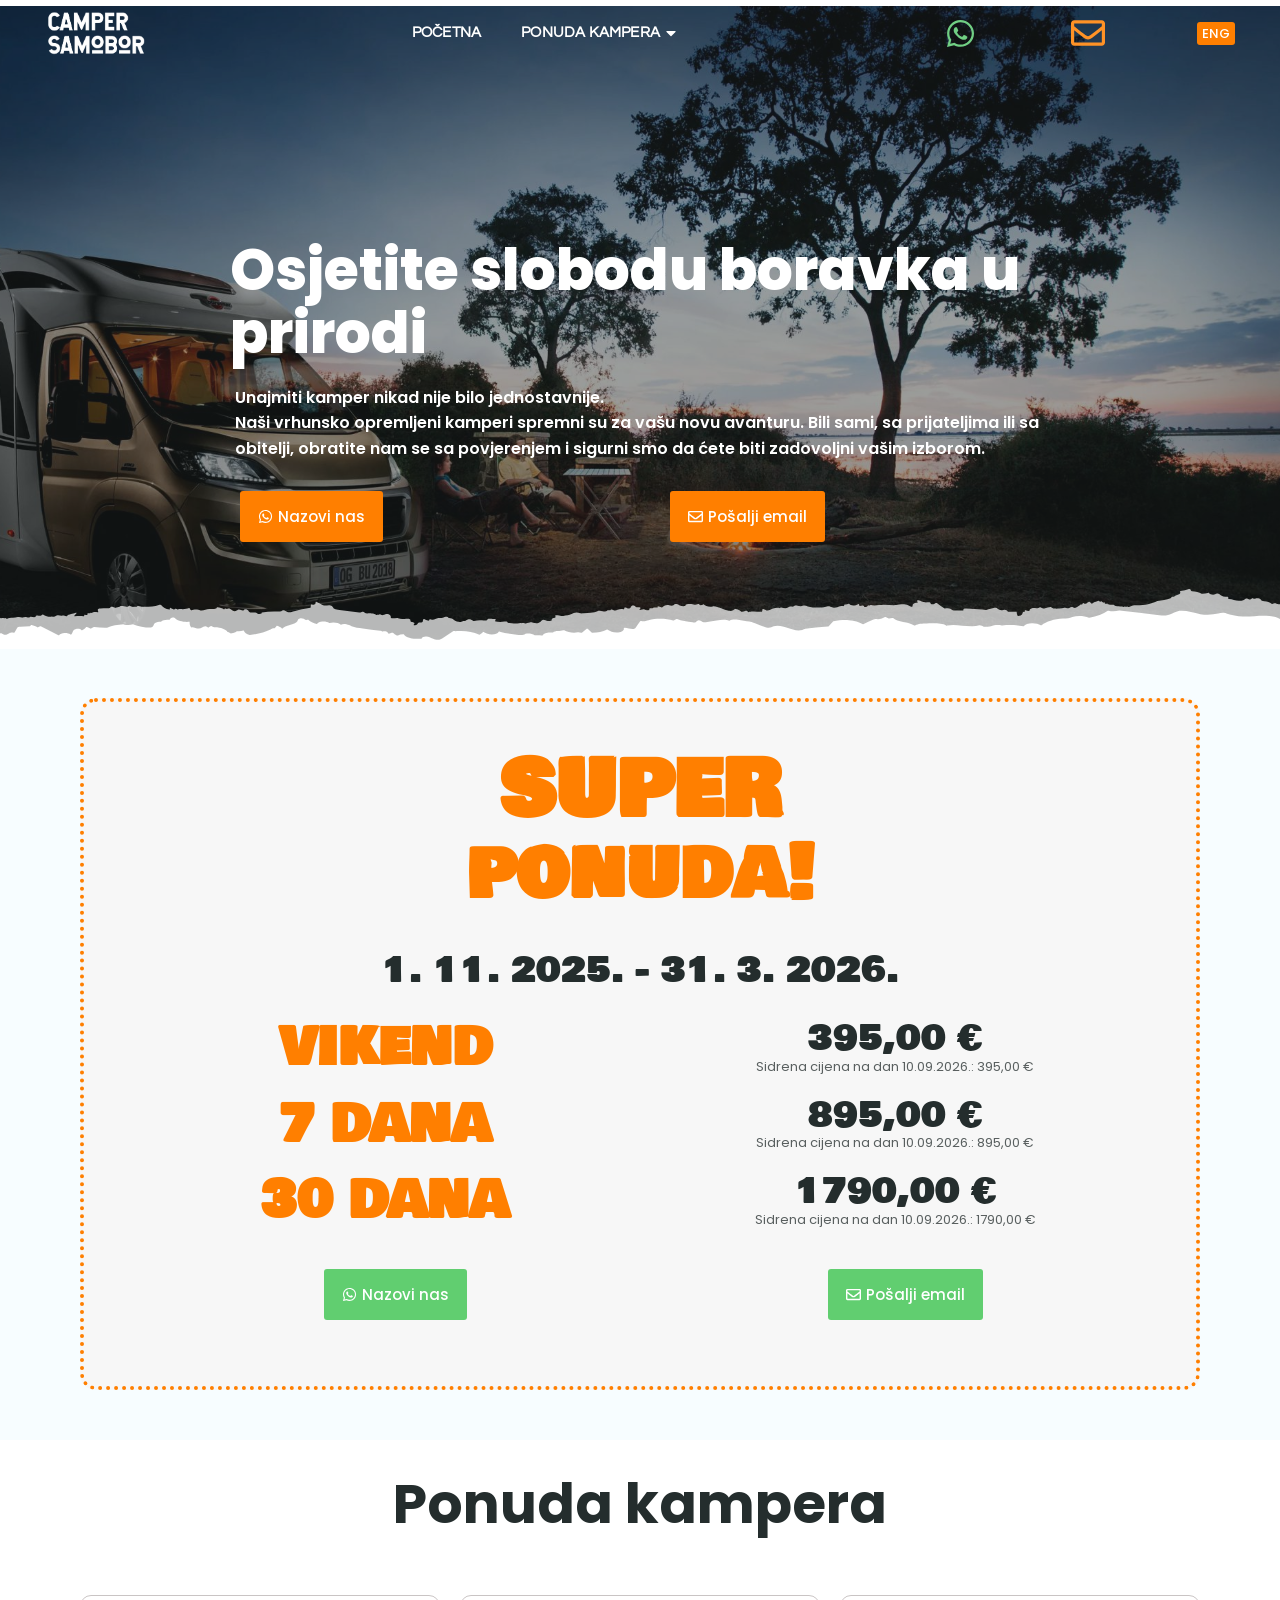
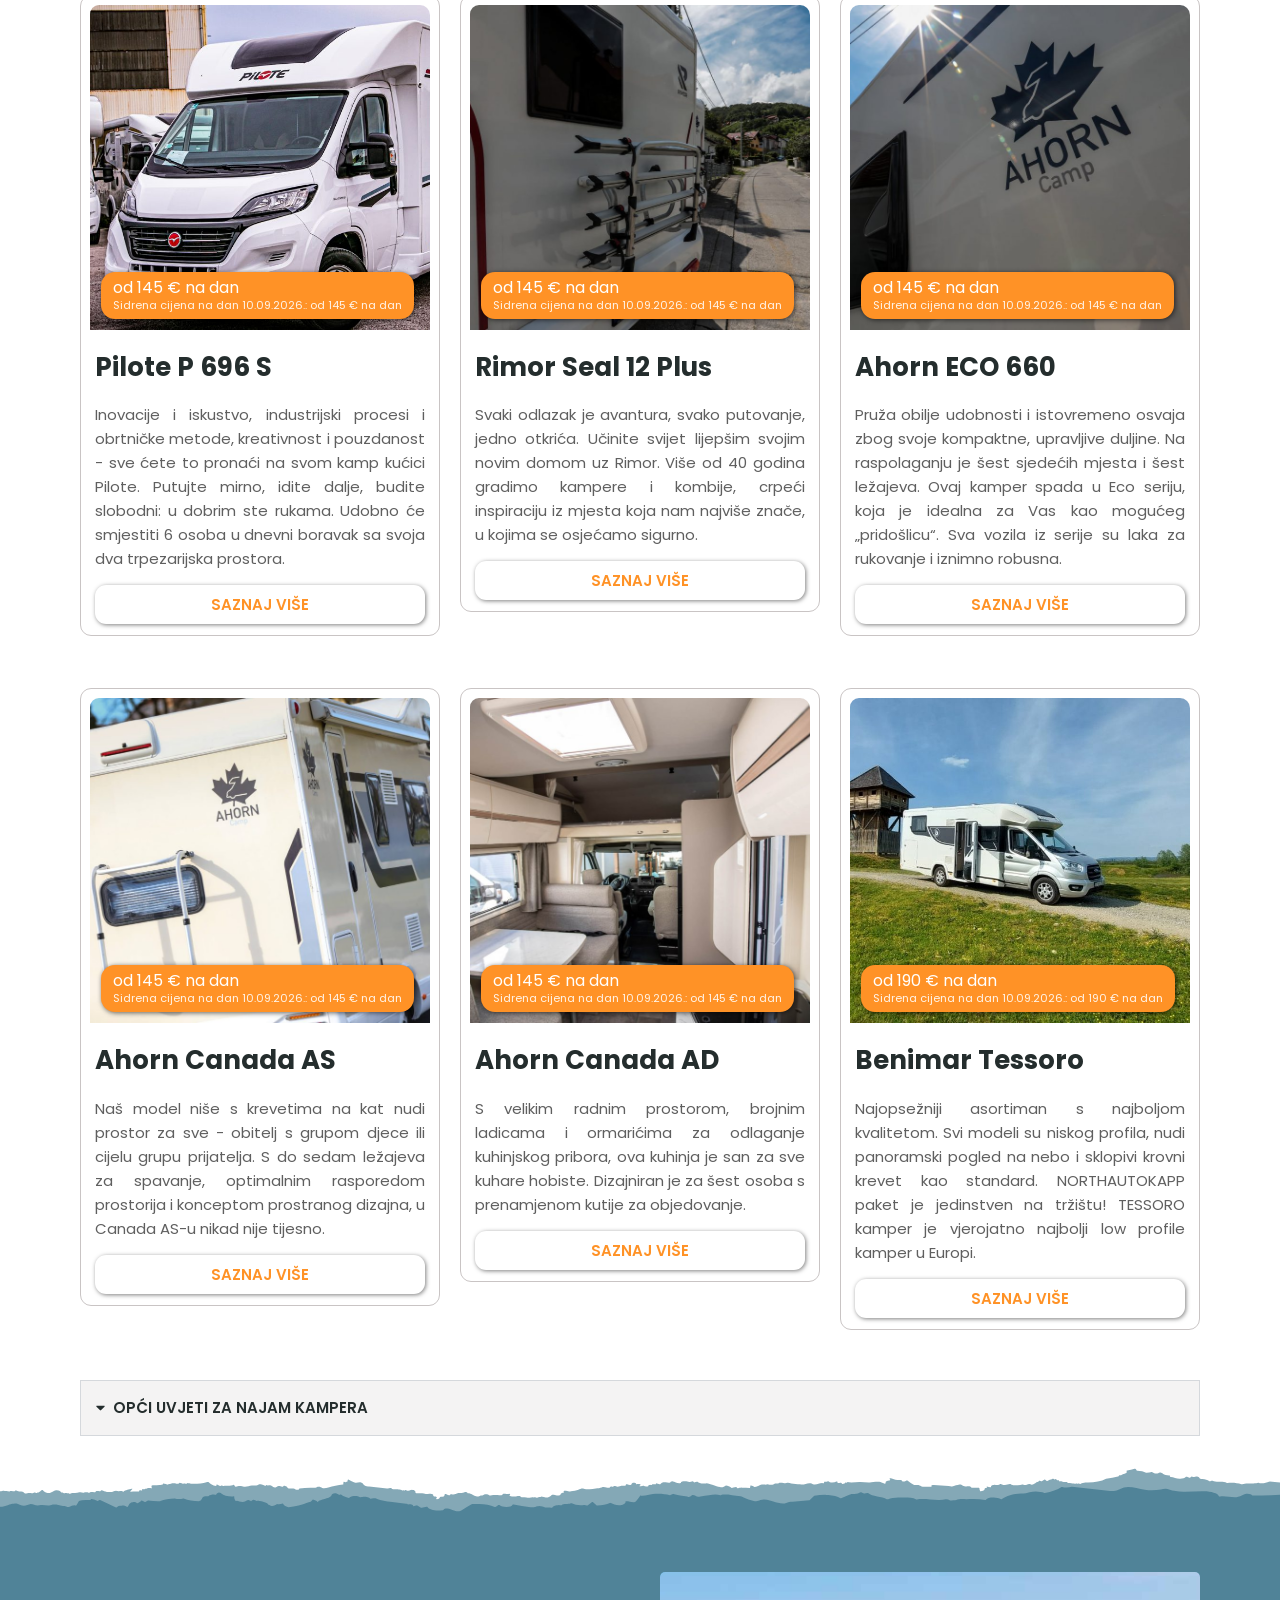
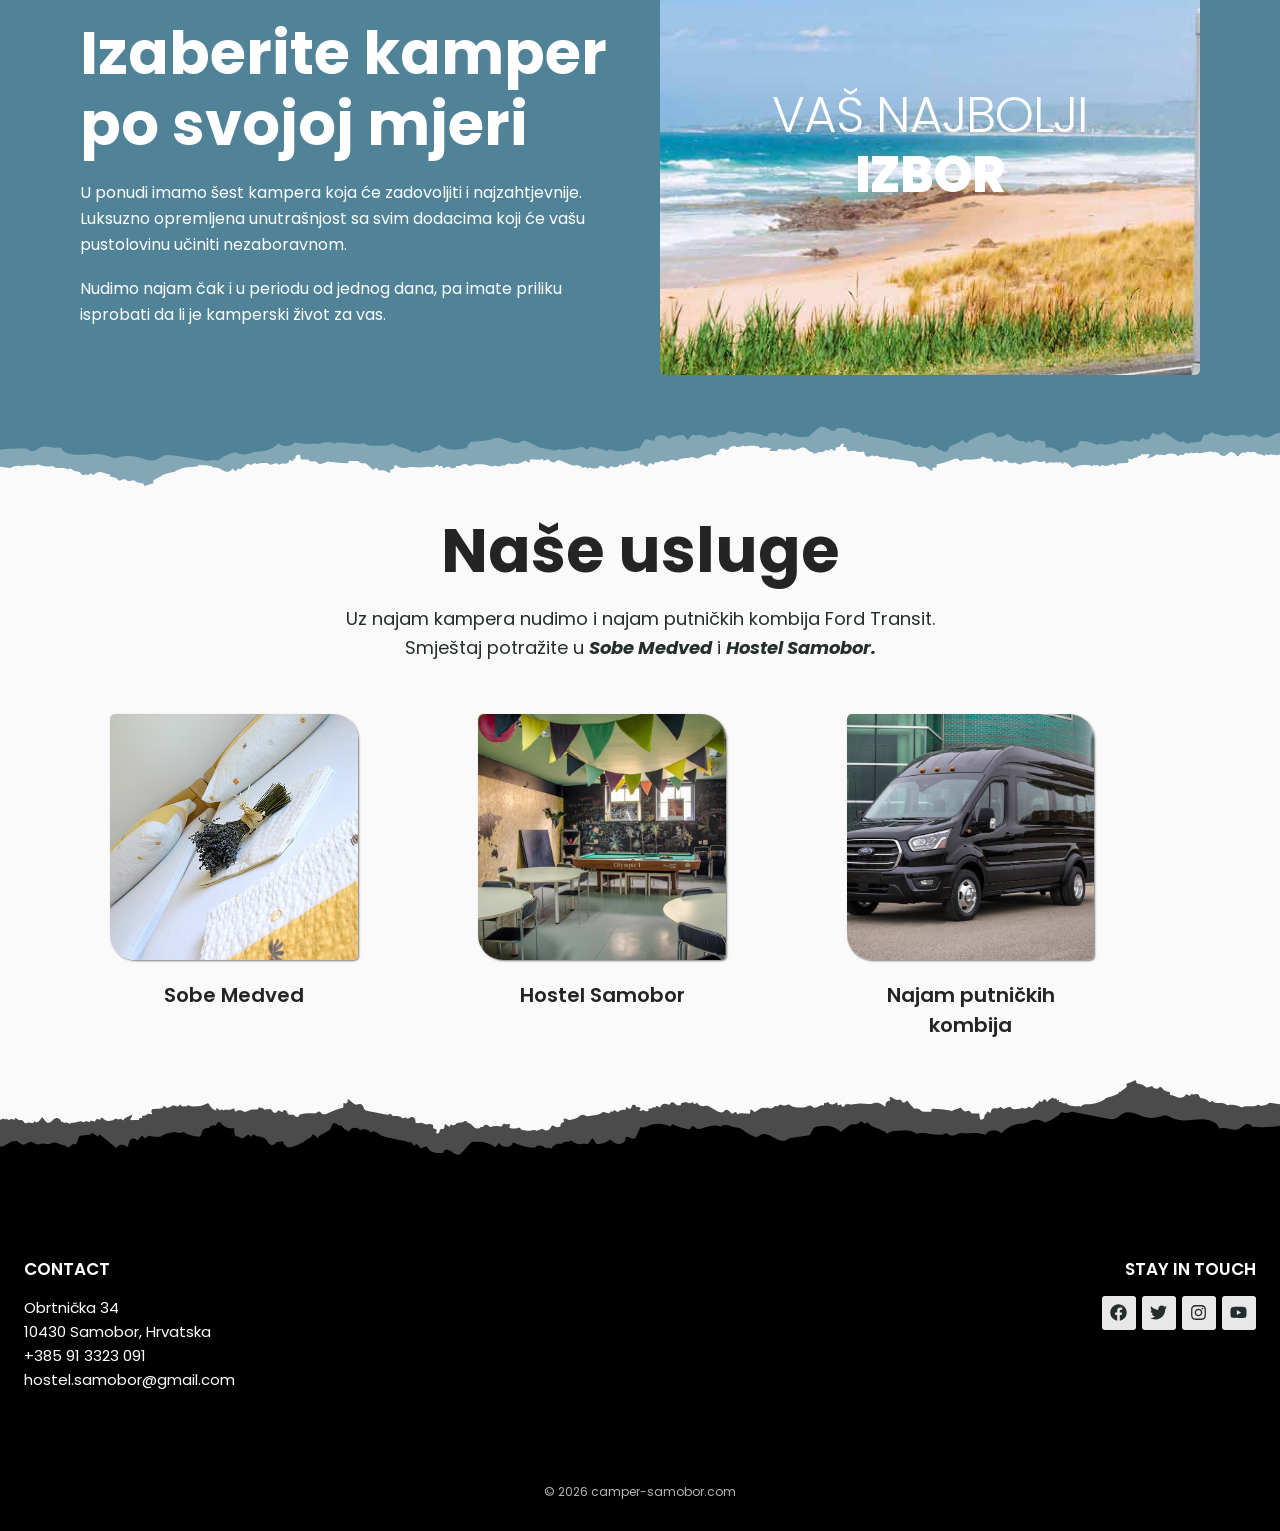
==== commit 3dd09123: "Show anchor price (sidrena cijena) next to every price Each displayed price now states its anchor pr" ====
--- a/index.html
+++ b/index.html
@@ -8,7 +8,7 @@
   <link rel="preconnect" href="https://fonts.googleapis.com">
   <link rel="preconnect" href="https://fonts.gstatic.com" crossorigin>
   <link href="https://fonts.googleapis.com/css2?family=Bowlby+One+SC&family=Poppins:ital,wght@0,300;0,400;0,500;0,600;0,700;0,800;1,600;1,700&family=Questrial&display=swap" rel="stylesheet">
-  <link rel="stylesheet" href="css/style.css">
+  <link rel="stylesheet" href="css/style.css?v=2">
 </head>
 <body class="no-js">
 
@@ -120,15 +120,15 @@
 
         <div class="row offer-row">
           <div class="col-50"><h2 class="offer-label anim" data-anim="zoomIn">VIKEND</h2></div>
-          <div class="col-50"><h2 class="offer-price">395,00 €</h2></div>
+          <div class="col-50"><h2 class="offer-price">395,00 €</h2><p class="anchor-price">Sidrena cijena na dan 10.09.2026.: 395,00&nbsp;€</p></div>
         </div>
         <div class="row offer-row">
           <div class="col-50"><h2 class="offer-label anim" data-anim="zoomIn">7 DANA</h2></div>
-          <div class="col-50"><h2 class="offer-price">895,00 €</h2></div>
+          <div class="col-50"><h2 class="offer-price">895,00 €</h2><p class="anchor-price">Sidrena cijena na dan 10.09.2026.: 895,00&nbsp;€</p></div>
         </div>
         <div class="row offer-row">
           <div class="col-50"><h2 class="offer-label anim" data-anim="zoomIn">30 DANA</h2></div>
-          <div class="col-50"><h2 class="offer-price">1790,00 €</h2></div>
+          <div class="col-50"><h2 class="offer-price">1790,00 €</h2><p class="anchor-price">Sidrena cijena na dan 10.09.2026.: 1790,00&nbsp;€</p></div>
         </div>
 
         <div class="row offer-buttons">
@@ -153,7 +153,7 @@
           <article class="card">
             <figure class="card-figure">
               <img src="images/pilote.jpg" alt="Pilote P 696 S" loading="lazy">
-              <span class="badge">od 145 € na dan</span>
+              <span class="badge">od 145 € na dan<small>Sidrena cijena na dan 10.09.2026.: od 145&nbsp;€ na dan</small></span>
             </figure>
             <div class="card-body">
               <h2 class="card-title">Pilote P 696 S</h2>
@@ -166,7 +166,7 @@
           <article class="card">
             <figure class="card-figure">
               <img src="images/rimor.jpg" alt="Rimor Seal 12 Plus" loading="lazy">
-              <span class="badge">od 145 € na dan</span>
+              <span class="badge">od 145 € na dan<small>Sidrena cijena na dan 10.09.2026.: od 145&nbsp;€ na dan</small></span>
             </figure>
             <div class="card-body">
               <h2 class="card-title">Rimor Seal 12 Plus</h2>
@@ -179,7 +179,7 @@
           <article class="card">
             <figure class="card-figure">
               <img src="images/ahorn-eco.jpg" alt="Ahorn ECO 660" loading="lazy">
-              <span class="badge">od 145 € na dan</span>
+              <span class="badge">od 145 € na dan<small>Sidrena cijena na dan 10.09.2026.: od 145&nbsp;€ na dan</small></span>
             </figure>
             <div class="card-body">
               <h2 class="card-title">Ahorn ECO 660</h2>
@@ -197,7 +197,7 @@
           <article class="card">
             <figure class="card-figure">
               <img src="images/ahorn-canada-as.jpg" alt="Ahorn Canada AS" loading="lazy">
-              <span class="badge">od 145 € na dan</span>
+              <span class="badge">od 145 € na dan<small>Sidrena cijena na dan 10.09.2026.: od 145&nbsp;€ na dan</small></span>
             </figure>
             <div class="card-body">
               <h2 class="card-title">Ahorn Canada AS</h2>
@@ -213,7 +213,7 @@
           <article class="card">
             <figure class="card-figure">
               <img src="images/ahorn-canada-ad.jpg" alt="Ahorn Canada AD" loading="lazy">
-              <span class="badge">od 145 € na dan</span>
+              <span class="badge">od 145 € na dan<small>Sidrena cijena na dan 10.09.2026.: od 145&nbsp;€ na dan</small></span>
             </figure>
             <div class="card-body">
               <h2 class="card-title">Ahorn Canada AD</h2>
@@ -229,7 +229,7 @@
           <article class="card">
             <figure class="card-figure">
               <img src="images/benimar-tessoro.jpeg" alt="Benimar Tessoro" loading="lazy">
-              <span class="badge">od 190 € na dan</span>
+              <span class="badge">od 190 € na dan<small>Sidrena cijena na dan 10.09.2026.: od 190&nbsp;€ na dan</small></span>
             </figure>
             <div class="card-body">
               <h2 class="card-title">Benimar Tessoro</h2>
--- a/css/style.css
+++ b/css/style.css
@@ -899,3 +899,13 @@
   .footer-social { text-align: left; }
   .social { justify-content: flex-start; }
 }
+
+/* ---------- Anchor price (sidrena cijena) ---------- */
+.anchor-price { display: block; font-size: 13px; font-weight: 400; line-height: 1.4; color: var(--grey); }
+.d-hero-price .anchor-price { margin: -4px 0 8px; }
+.price-amount .anchor-price { flex-basis: 100%; text-align: center; margin-top: 6px; }
+.price-features .anchor-price { font-size: 12px; }
+.offer-row .col-50 { flex-direction: column; }
+.offer-row .anchor-price { color: var(--dark); opacity: .75; }
+.badge small { display: block; margin-top: 4px; font-size: 11px; opacity: .9; }
+.badge:has(small) { border-radius: 14px; padding: 8px 12px; }
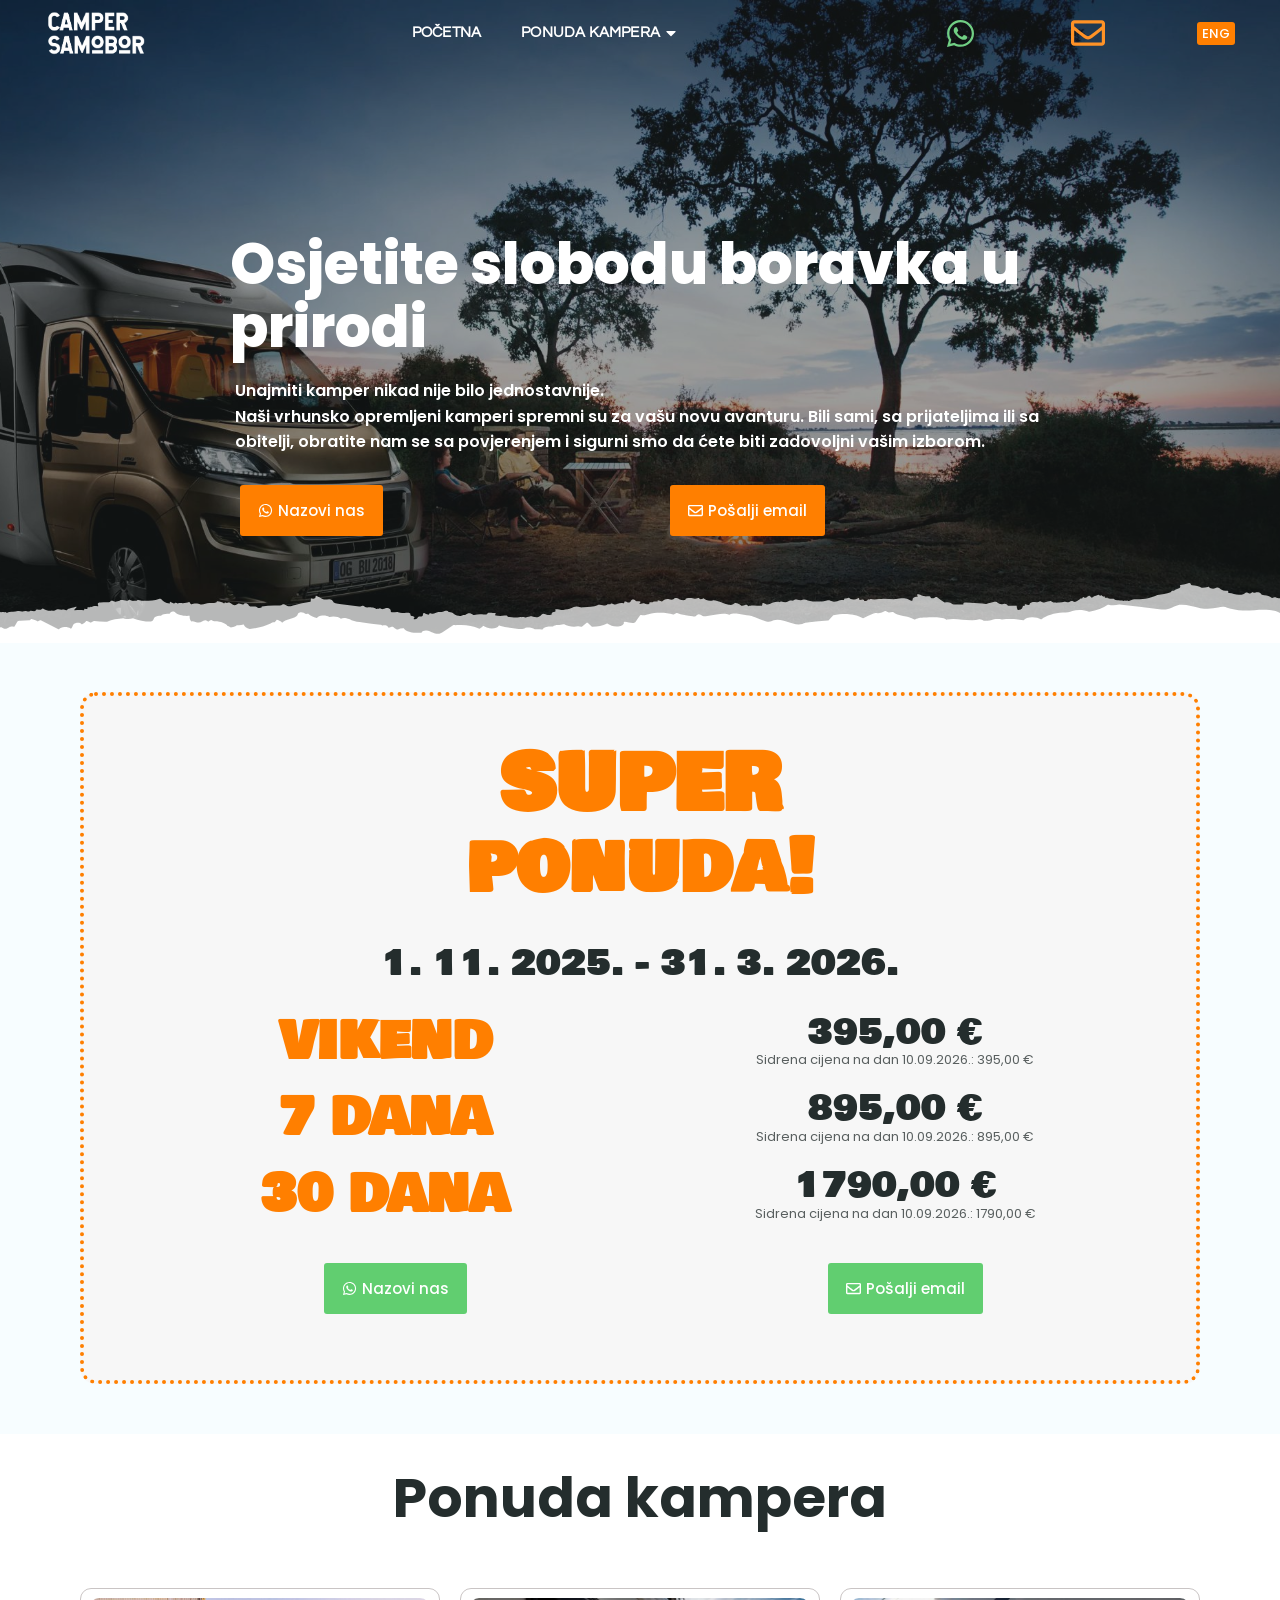
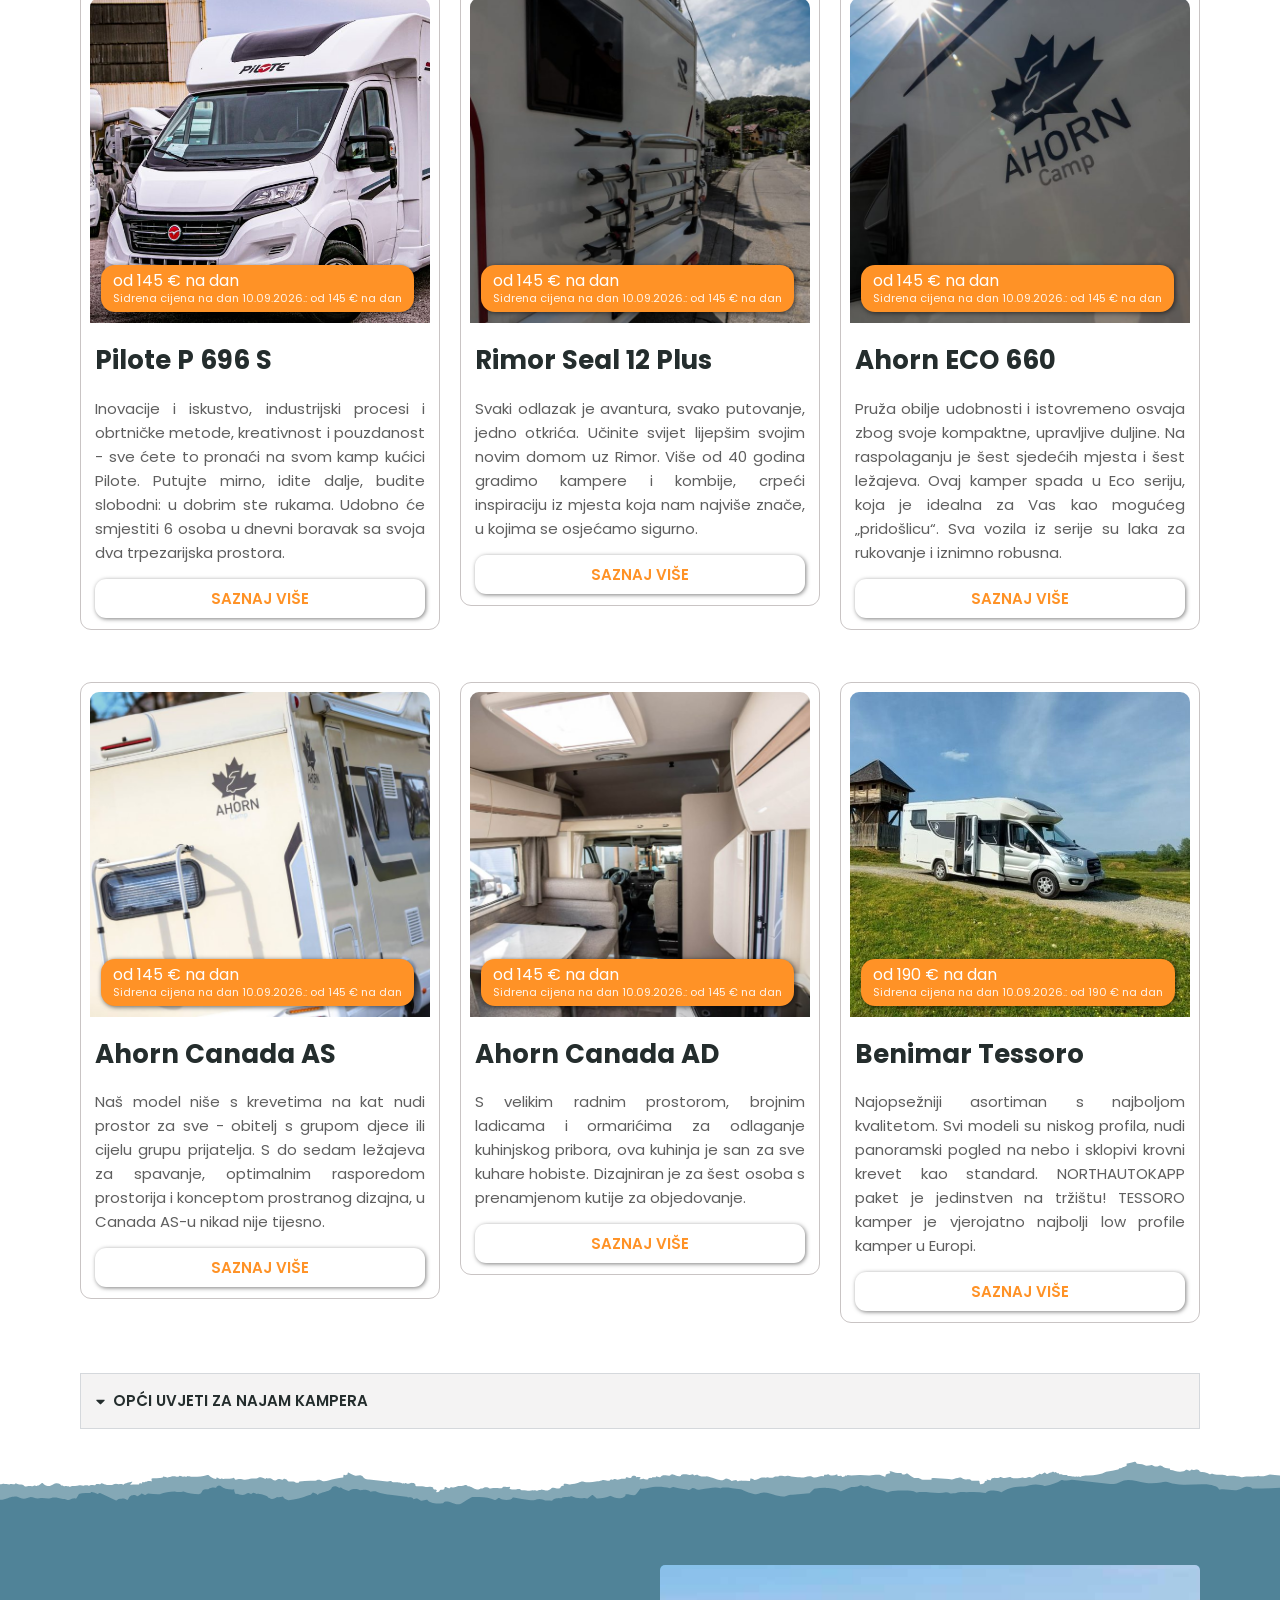
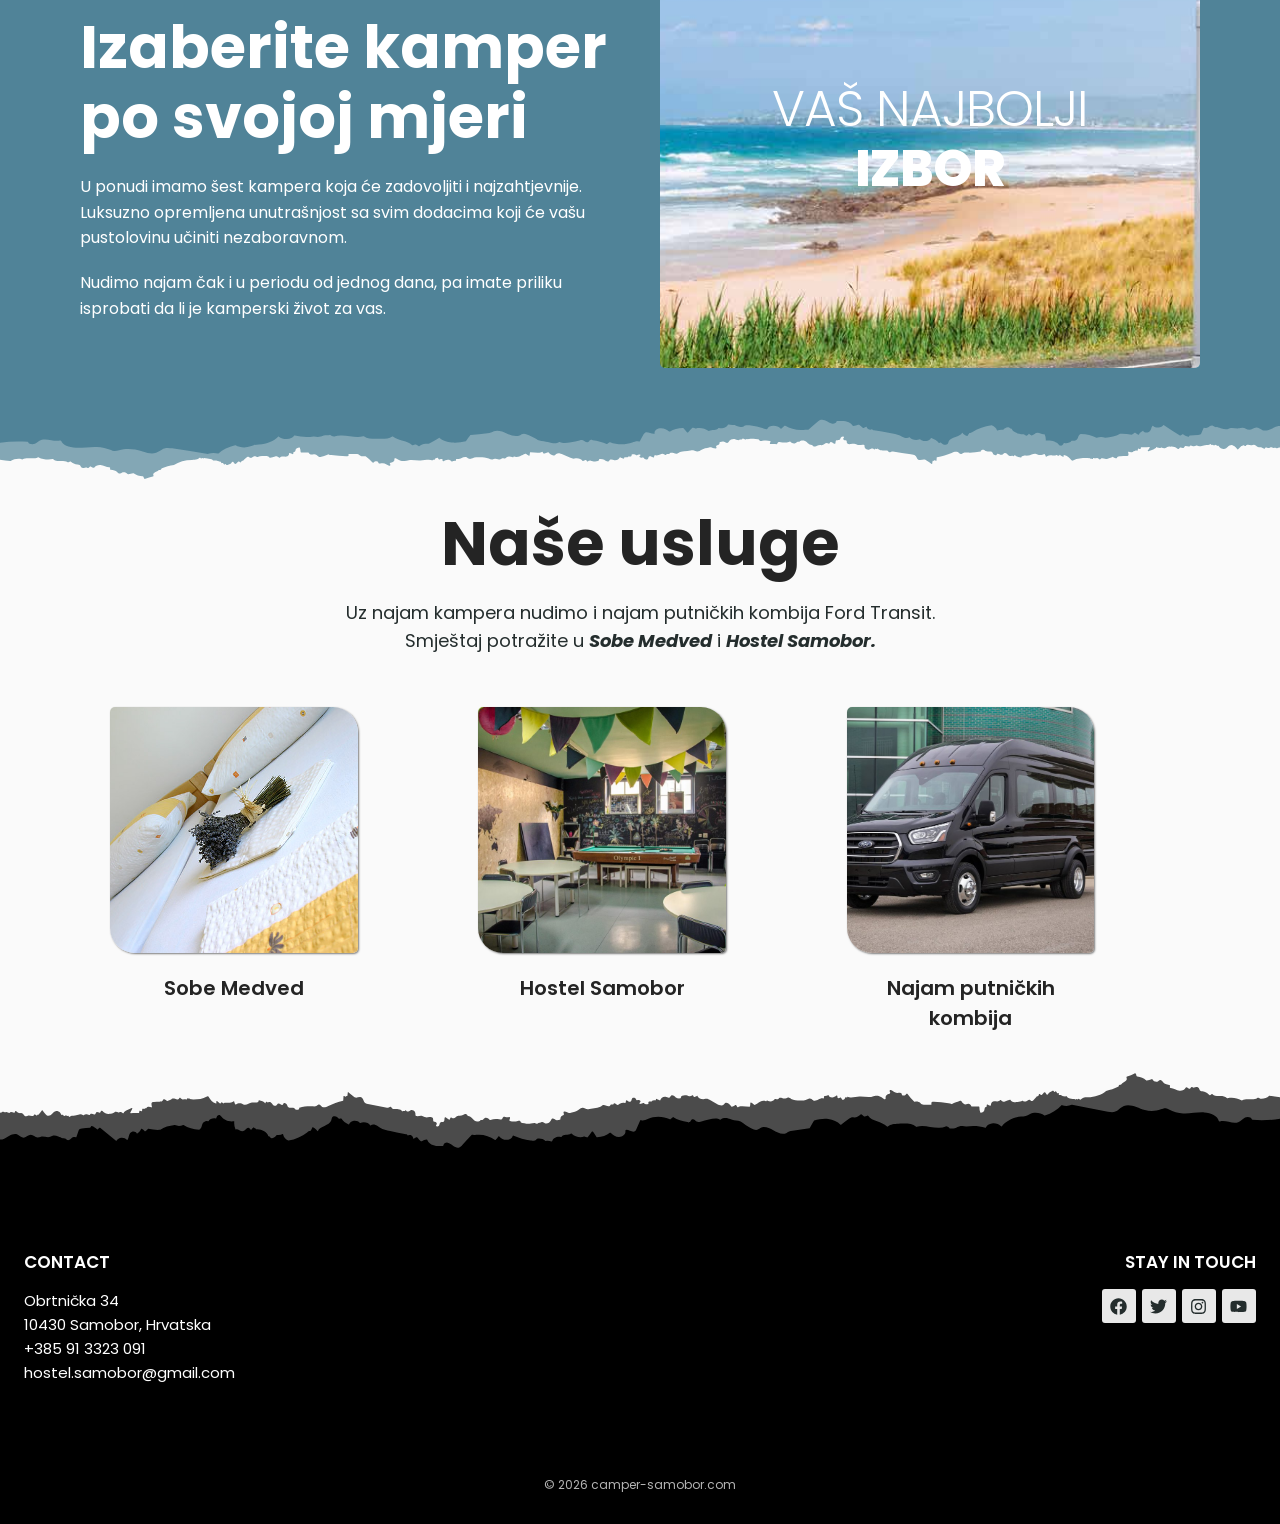
==== commit a178aa4a: "Remove white strip above the hero The sticky header pulled the page up by a fixed 60px, but the logo" ====
--- a/index.html
+++ b/index.html
@@ -8,7 +8,7 @@
   <link rel="preconnect" href="https://fonts.googleapis.com">
   <link rel="preconnect" href="https://fonts.gstatic.com" crossorigin>
   <link href="https://fonts.googleapis.com/css2?family=Bowlby+One+SC&family=Poppins:ital,wght@0,300;0,400;0,500;0,600;0,700;0,800;1,600;1,700&family=Questrial&display=swap" rel="stylesheet">
-  <link rel="stylesheet" href="css/style.css?v=2">
+  <link rel="stylesheet" href="css/style.css?v=3">
 </head>
 <body class="no-js">
 
--- a/css/style.css
+++ b/css/style.css
@@ -109,11 +109,14 @@
 /* =========================================================
    HEADER
    ========================================================= */
+/* Fixed, not sticky with a negative margin: the header overlays the hero at
+   whatever height the logo gives it, so no strip of page shows above the hero. */
 .site-header {
-  position: sticky;
+  position: fixed;
   top: 0;
+  left: 0;
+  right: 0;
   z-index: 100;
-  margin-bottom: -60px;
   background: transparent;
   transition: background-color 1s ease;
 }
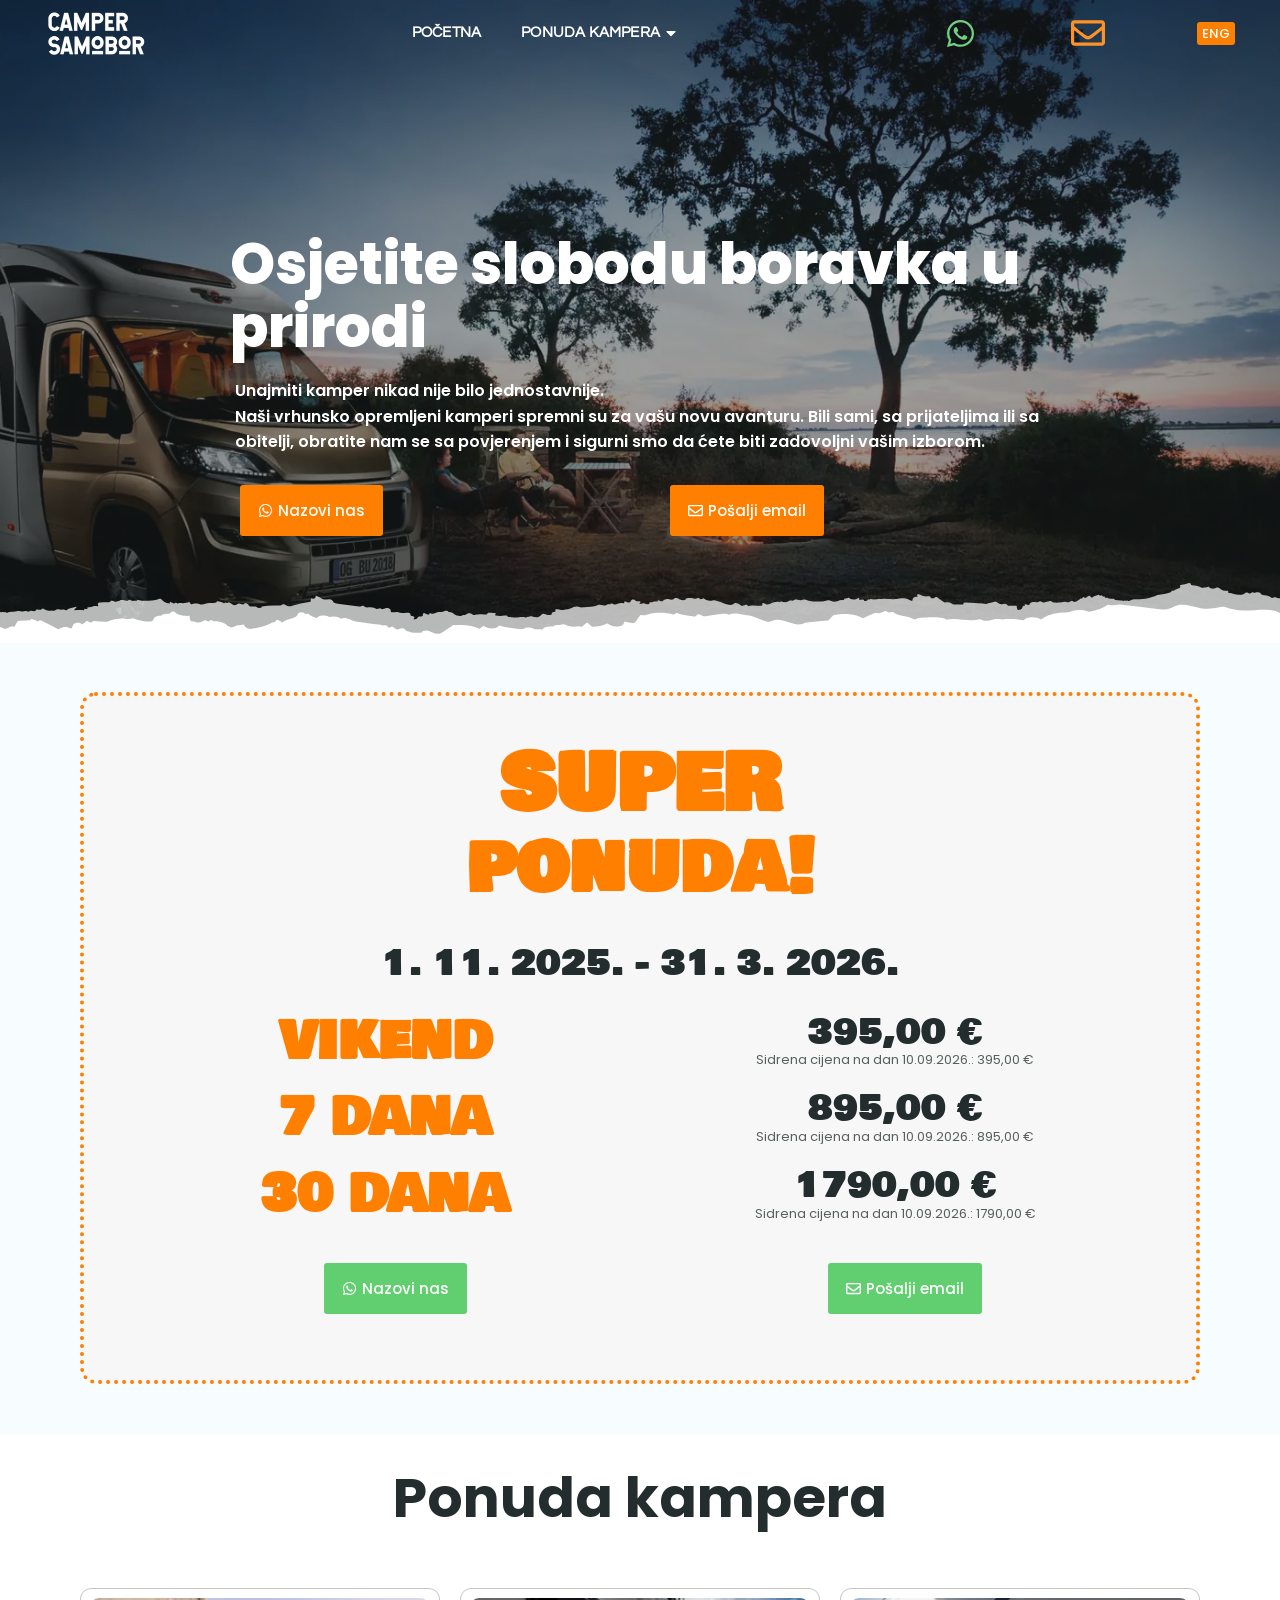
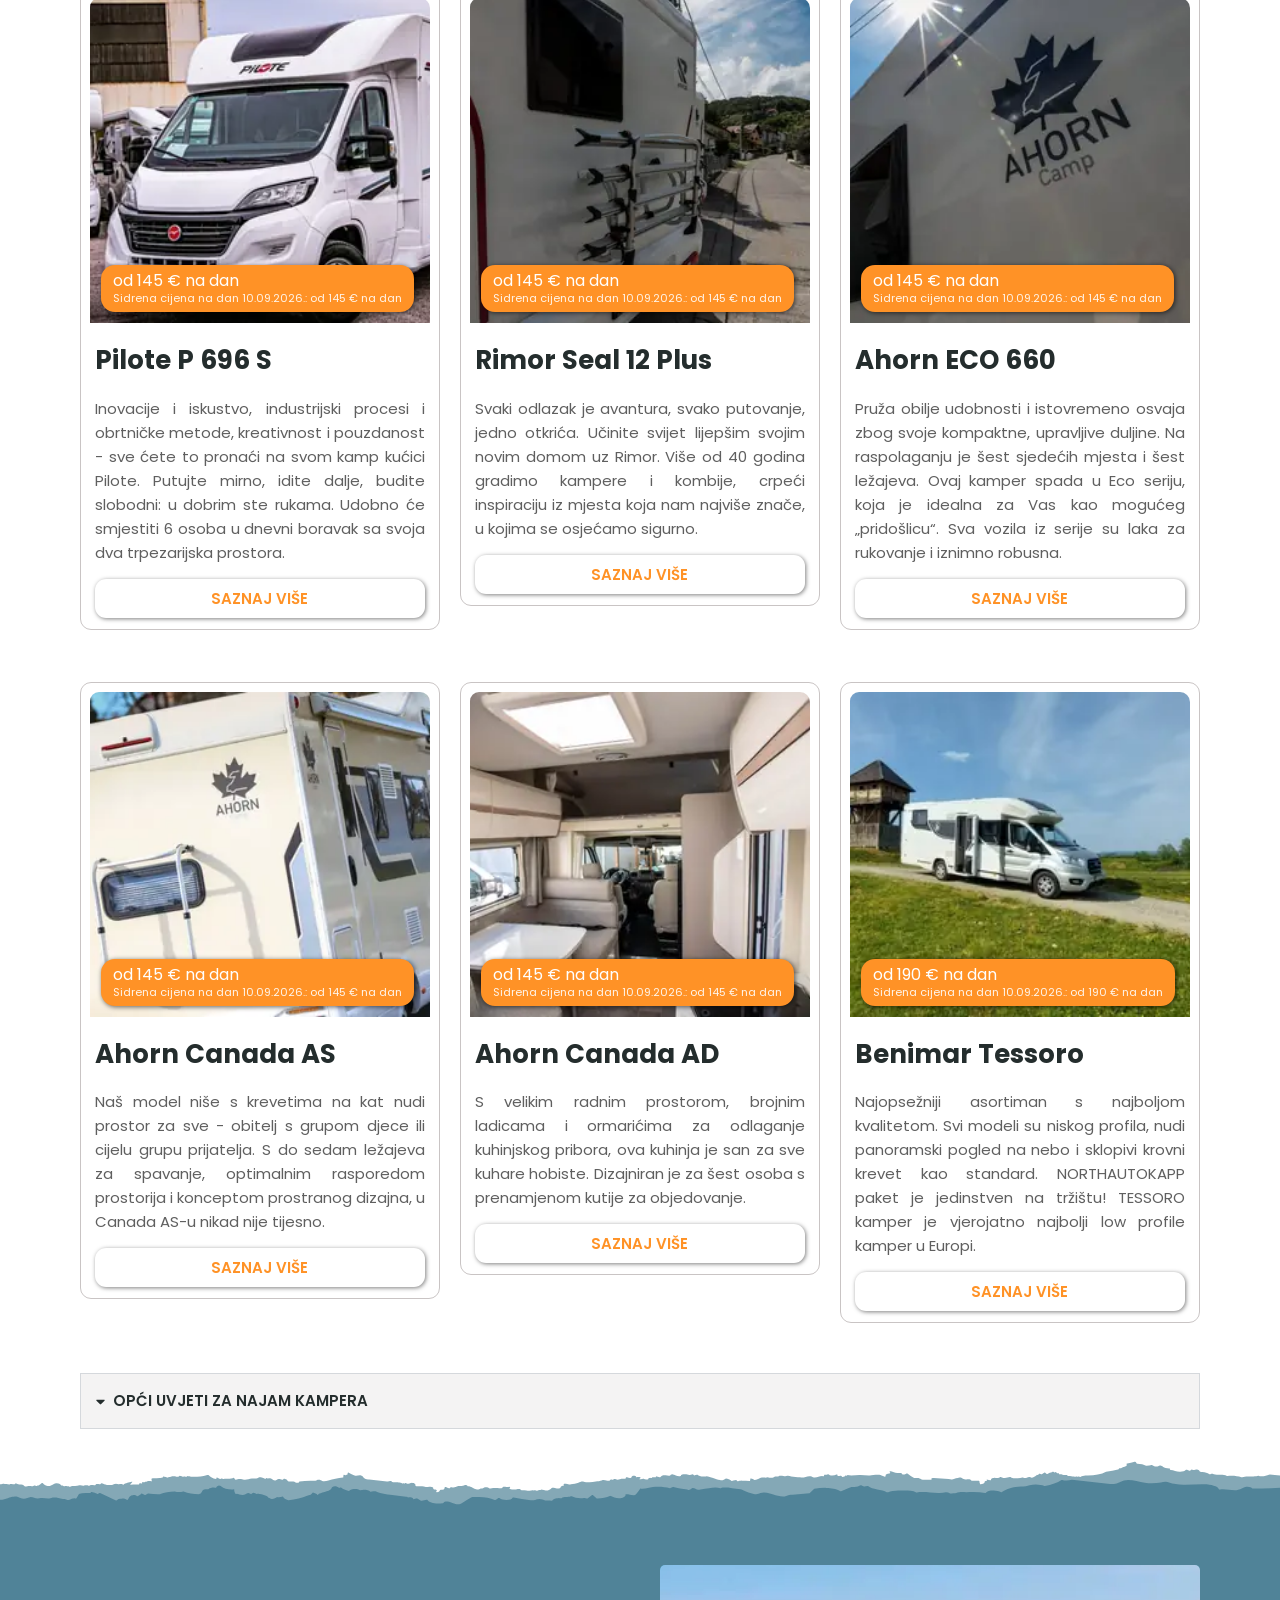
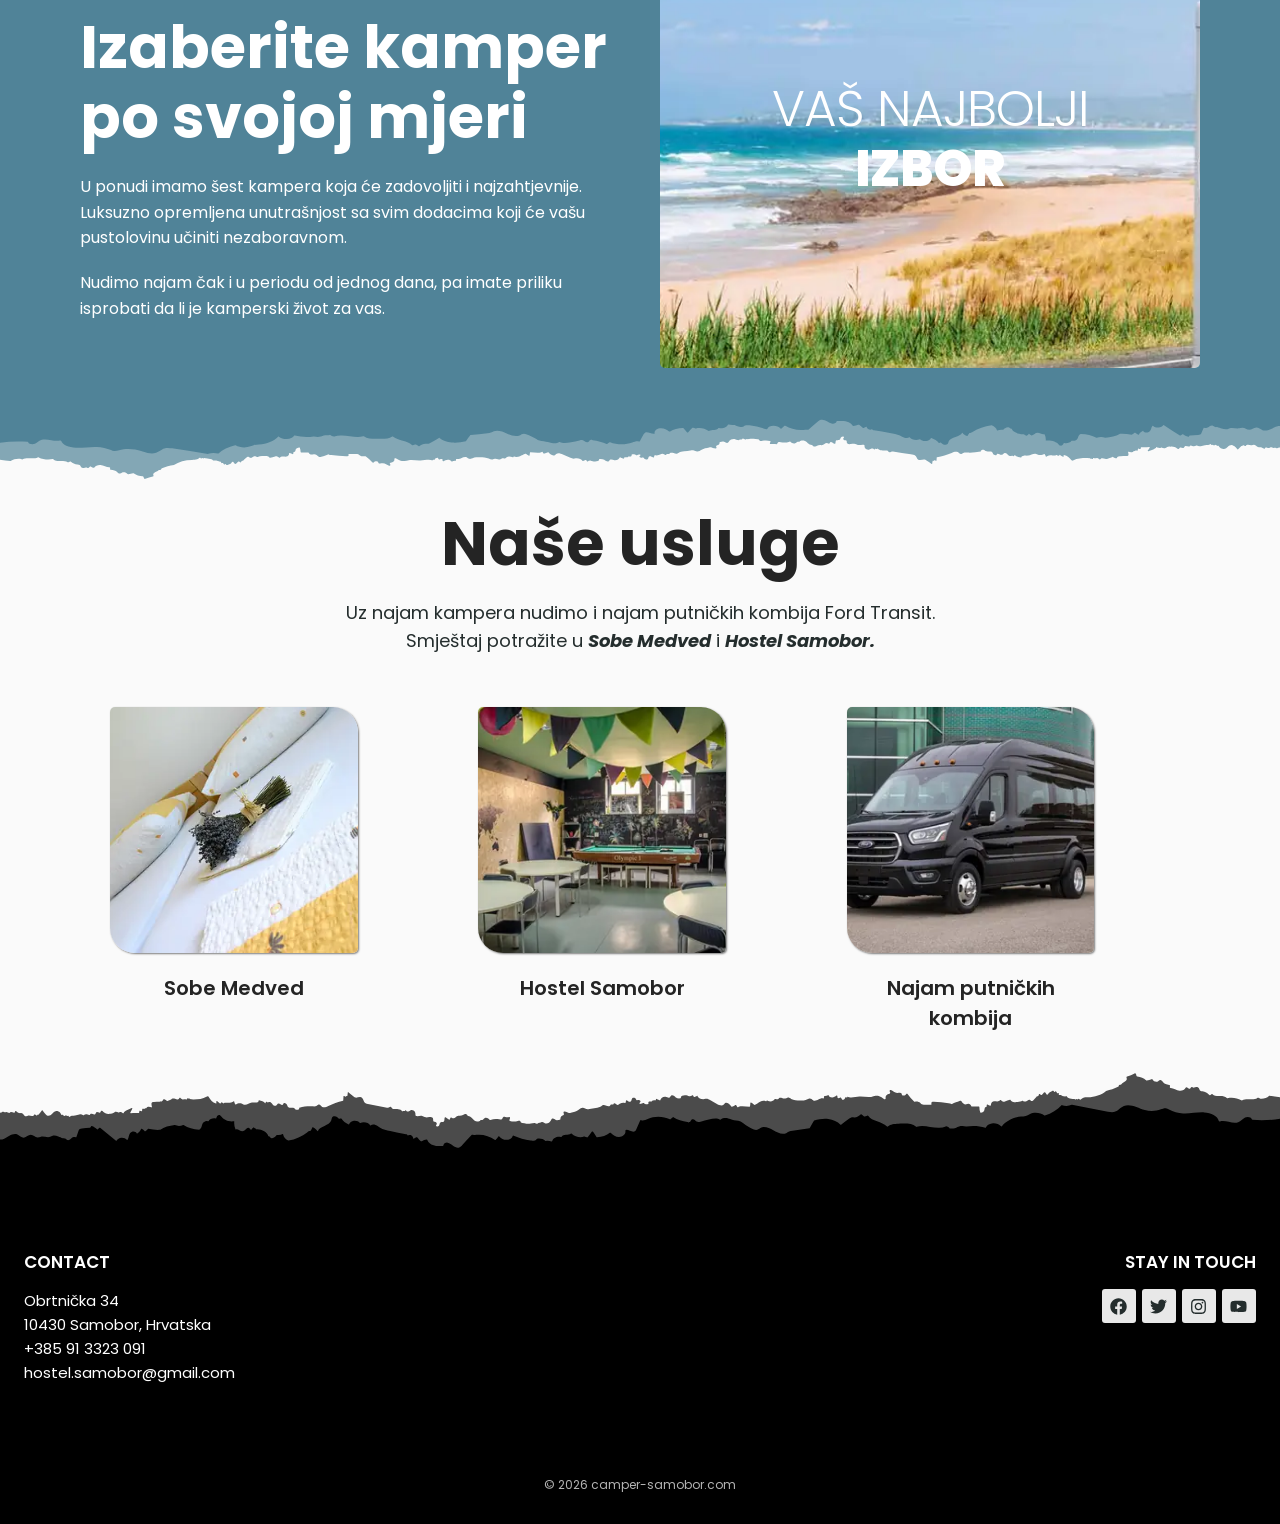
==== commit 8f85295d: "Speed up pages: self-hosted fonts, WebP images, preloaded hero - Self-host the Google Fonts (latin +" ====
--- a/index.html
+++ b/index.html
@@ -3,12 +3,15 @@
 <head>
   <meta charset="UTF-8">
   <meta name="viewport" content="width=device-width, initial-scale=1">
+  <link rel="icon" href="data:,">
   <title>NAJAM KAMPERA | POČETNA | camper-samobor.com</title>
   <meta name="description" content="Najam kampera u Samoboru – Pilote, Rimor, Ahorn i Benimar kamperi za najam.">
-  <link rel="preconnect" href="https://fonts.googleapis.com">
-  <link rel="preconnect" href="https://fonts.gstatic.com" crossorigin>
-  <link href="https://fonts.googleapis.com/css2?family=Bowlby+One+SC&family=Poppins:ital,wght@0,300;0,400;0,500;0,600;0,700;0,800;1,600;1,700&family=Questrial&display=swap" rel="stylesheet">
-  <link rel="stylesheet" href="css/style.css?v=3">
+  <link rel="preload" as="image" href="images/hero-mobile.webp" media="(max-width: 800px) and (orientation: portrait)" fetchpriority="high">
+  <link rel="preload" as="image" href="images/hero.webp" media="not all and (max-width: 800px) and (orientation: portrait)" fetchpriority="high">
+  <link rel="preload" href="fonts/poppins-400-latin.woff2" as="font" type="font/woff2" crossorigin>
+  <link rel="preload" href="fonts/poppins-500-latin.woff2" as="font" type="font/woff2" crossorigin>
+  <link rel="preload" href="fonts/poppins-800-latin.woff2" as="font" type="font/woff2" crossorigin>
+  <link rel="stylesheet" href="css/style.css?v=5">
 </head>
 <body class="no-js">
 
@@ -34,7 +37,7 @@
 <header class="site-header" id="top">
   <div class="header-inner">
     <div class="h-col h-logo anim" data-anim="fadeInDown">
-      <a href="index.html" class="logo"><img src="images/logo.png" width="300" height="139" alt="Camper Samobor"></a>
+      <a href="index.html" class="logo"><img decoding="async" src="images/logo-w200.webp" width="300" height="139" alt="Camper Samobor"></a>
     </div>
 
     <div class="h-col h-nav anim" data-anim="fadeInDown" data-delay="200">
@@ -152,33 +155,33 @@
         <div class="col-33">
           <article class="card">
             <figure class="card-figure">
-              <img src="images/pilote.jpg" alt="Pilote P 696 S" loading="lazy">
+              <img decoding="async" src="images/pilote-w800.webp" srcset="images/pilote-w400.webp 400w, images/pilote-w800.webp 800w" sizes="(max-width: 767px) 90vw, 358px" width="800" height="466" alt="Pilote P 696 S" loading="lazy">
               <span class="badge">od 145 € na dan<small>Sidrena cijena na dan 10.09.2026.: od 145&nbsp;€ na dan</small></span>
             </figure>
             <div class="card-body">
               <h2 class="card-title">Pilote P 696 S</h2>
               <div class="card-text"><p>Inovacije i iskustvo, industrijski procesi i obrtničke metode, kreativnost i pouzdanost - sve ćete to pronaći na svom kamp kućici Pilote. Putujte mirno, idite dalje, budite slobodni: u dobrim ste rukama. Udobno će smjestiti 6 osoba u dnevni boravak sa svoja dva trpezarijska prostora.</p></div>
             </div>
-            <a class="card-btn" href="pilote.html">SAZNAJ VIŠE</a>
-          </article>
-        </div>
-        <div class="col-33">
-          <article class="card">
-            <figure class="card-figure">
-              <img src="images/rimor.jpg" alt="Rimor Seal 12 Plus" loading="lazy">
+            <a class="card-btn" href="pilote.html">SAZNAJ VIŠE<span class="sr-only"> – Pilote P 696 S</span></a>
+          </article>
+        </div>
+        <div class="col-33">
+          <article class="card">
+            <figure class="card-figure">
+              <img decoding="async" src="images/rimor-w800.webp" srcset="images/rimor-w400.webp 400w, images/rimor-w800.webp 800w" sizes="(max-width: 767px) 90vw, 358px" width="800" height="534" alt="Rimor Seal 12 Plus" loading="lazy">
               <span class="badge">od 145 € na dan<small>Sidrena cijena na dan 10.09.2026.: od 145&nbsp;€ na dan</small></span>
             </figure>
             <div class="card-body">
               <h2 class="card-title">Rimor Seal 12 Plus</h2>
               <div class="card-text"><p>Svaki odlazak je avantura, svako putovanje, jedno otkrića. Učinite svijet lijepšim svojim novim domom uz Rimor. Više od 40 godina gradimo kampere i kombije, crpeći inspiraciju iz mjesta koja nam najviše znače, u kojima se osjećamo sigurno. </p></div>
             </div>
-            <a class="card-btn" href="rimor.html">SAZNAJ VIŠE</a>
-          </article>
-        </div>
-        <div class="col-33">
-          <article class="card">
-            <figure class="card-figure">
-              <img src="images/ahorn-eco.jpg" alt="Ahorn ECO 660" loading="lazy">
+            <a class="card-btn" href="rimor.html">SAZNAJ VIŠE<span class="sr-only"> – Rimor Seal 12 Plus</span></a>
+          </article>
+        </div>
+        <div class="col-33">
+          <article class="card">
+            <figure class="card-figure">
+              <img decoding="async" src="images/ahorn-eco-w800.webp" srcset="images/ahorn-eco-w400.webp 400w, images/ahorn-eco-w800.webp 800w" sizes="(max-width: 767px) 90vw, 358px" width="800" height="534" alt="Ahorn ECO 660" loading="lazy">
               <span class="badge">od 145 € na dan<small>Sidrena cijena na dan 10.09.2026.: od 145&nbsp;€ na dan</small></span>
             </figure>
             <div class="card-body">
@@ -187,7 +190,7 @@
  Na raspolaganju je šest sjedećih mjesta i šest ležajeva. Ovaj kamper spada u Eco seriju, koja je idealna za Vas kao mogućeg „pridošlicu“.
  Sva vozila iz serije su laka za rukovanje i iznimno robusna.</p></div>
             </div>
-            <a class="card-btn" href="ahorn.html">SAZNAJ VIŠE</a>
+            <a class="card-btn" href="ahorn.html">SAZNAJ VIŠE<span class="sr-only"> – Ahorn ECO 660</span></a>
           </article>
         </div>
       </div>
@@ -196,7 +199,7 @@
         <div class="col-33">
           <article class="card">
             <figure class="card-figure">
-              <img src="images/ahorn-canada-as.jpg" alt="Ahorn Canada AS" loading="lazy">
+              <img decoding="async" src="images/ahorn-canada-as-w800.webp" srcset="images/ahorn-canada-as-w400.webp 400w, images/ahorn-canada-as-w800.webp 800w" sizes="(max-width: 767px) 90vw, 358px" width="800" height="534" alt="Ahorn Canada AS" loading="lazy">
               <span class="badge">od 145 € na dan<small>Sidrena cijena na dan 10.09.2026.: od 145&nbsp;€ na dan</small></span>
             </figure>
             <div class="card-body">
@@ -206,13 +209,13 @@
 optimalnim rasporedom prostorija i konceptom prostranog dizajna, u Canada
 AS-u nikad nije tijesno.</p></div>
             </div>
-            <a class="card-btn" href="ahorn-as.html">SAZNAJ VIŠE</a>
-          </article>
-        </div>
-        <div class="col-33">
-          <article class="card">
-            <figure class="card-figure">
-              <img src="images/ahorn-canada-ad.jpg" alt="Ahorn Canada AD" loading="lazy">
+            <a class="card-btn" href="ahorn-as.html">SAZNAJ VIŠE<span class="sr-only"> – Ahorn Canada AS</span></a>
+          </article>
+        </div>
+        <div class="col-33">
+          <article class="card">
+            <figure class="card-figure">
+              <img decoding="async" src="images/ahorn-canada-ad-w800.webp" srcset="images/ahorn-canada-ad-w400.webp 400w, images/ahorn-canada-ad-w800.webp 800w" sizes="(max-width: 767px) 90vw, 358px" width="800" height="534" alt="Ahorn Canada AD" loading="lazy">
               <span class="badge">od 145 € na dan<small>Sidrena cijena na dan 10.09.2026.: od 145&nbsp;€ na dan</small></span>
             </figure>
             <div class="card-body">
@@ -222,13 +225,13 @@
 pribora, ova kuhinja je san za sve kuhare hobiste. Dizajniran je
 za šest osoba s prenamjenom kutije za objedovanje.</p></div>
             </div>
-            <a class="card-btn" href="ahorn-ad.html">SAZNAJ VIŠE</a>
-          </article>
-        </div>
-        <div class="col-33">
-          <article class="card">
-            <figure class="card-figure">
-              <img src="images/benimar-tessoro.jpeg" alt="Benimar Tessoro" loading="lazy">
+            <a class="card-btn" href="ahorn-ad.html">SAZNAJ VIŠE<span class="sr-only"> – Ahorn Canada AD</span></a>
+          </article>
+        </div>
+        <div class="col-33">
+          <article class="card">
+            <figure class="card-figure">
+              <img decoding="async" src="images/benimar-tessoro-w800.webp" srcset="images/benimar-tessoro-w400.webp 400w, images/benimar-tessoro-w800.webp 800w" sizes="(max-width: 767px) 90vw, 358px" width="800" height="441" alt="Benimar Tessoro" loading="lazy">
               <span class="badge">od 190 € na dan<small>Sidrena cijena na dan 10.09.2026.: od 190&nbsp;€ na dan</small></span>
             </figure>
             <div class="card-body">
@@ -238,7 +241,7 @@
 NORTHAUTOKAPP paket je jedinstven na tržištu!
 TESSORO kamper je vjerojatno najbolji low profile kamper u Europi.</p></div>
             </div>
-            <a class="card-btn" href="benimar-tessoro.html">SAZNAJ VIŠE</a>
+            <a class="card-btn" href="benimar-tessoro.html">SAZNAJ VIŠE<span class="sr-only"> – Benimar Tessoro</span></a>
           </article>
         </div>
       </div>
@@ -249,7 +252,7 @@
           <svg class="ic-opened"><use href="#ico-caret-up"/></svg>
           <span>OPĆI UVJETI ZA NAJAM KAMPERA</span>
         </summary>
-        <div class="terms-content"><p>Potpisivanjem Općih uvjeta, ugovorne strane, Najmoprimac i Najmodavac potvrđuju da su ih prihvatili i obvezuju se da će ih poštivati.</p><p><br><strong>1. Uvjeti najma</strong><br>Kamper može iznajmiti osoba koja:<br>sa osobnim dokumentom sa slikom dokaže da je starija od 21 godine,<br>ima najmanje 3 godinevvažeću vozačku dozvolu za vožnju vozila B kategorije.</p><p><br><strong>2. Rezervacija termina najma i rok plaćanja</strong><br>Nakon potvrđivanja termina najma, Najmodavac šalje Najmoprimcu predračun sa rokom važenja od tri dana. Najmoprimac se obvezuje da će platiti 50% od procijenjene vrijednosti u roku od 3 dana od primitka predračuna, a čime se potvrđuje rezervacija termina najma. Preostali iznos cijene najma Najmoprimac plaća najkasnije 14 dana prije predviđenog datuma za preuzimanja vozila. Za rezervacije koje su potvrđene u roku manjim od 30 dana prije predviđenog datuma za preuzimanja vozila, Najmoprimac je dužan unaprijed platiti puni iznos najma u roku od 3 dana nakon primitka predračuna. Ako Najmoprimac ne izvrši plaćanje u navedenim rokovima, smatrat će se da je otkazao rezervaciju.</p><p><strong>3. Cijena</strong><br>Cijena najma obračunava se prema cjeniku objavljenom na web stranici najmodavca i ovisi o vozilu i razdoblju najma.<br>Cijena uključuje:<br>iznajmljivanje vozila u dogovorenom roku,<br>obavezno i kasko osiguranje sa 1% odbitnom franšizom (udio najmoprimca u šteti), kao i dodatno osiguranje za Asistenciju na putu,<br>osnovnu opremu: kabel za struju, crijevo za vodu sa priključkom, stalak za bicikle</p><p>Za svaki najam potrebno je platiti i fiksne troškove u visini od 125,00€, koji uključuju troškove izdavanja i preuzimanja vozila, toaletne kemikalije, plin, razgradivi toaletni papir, vanjsko i unutarnje čišćenje vozila.<br>1500e iznosi depozit za vrijeme trajanje najma koji se vraća po isteku ugovora i predaje neoštećenog vozila.<br>Preuzimanje vozila<br>Vozila se preuzimaju u Samoboru u terminu od 10-14h. Mogućnost dostave vozila na sve lokacije u Hrvatskoj i Zapadnoj Europi.<br>Kašnjenje primopredaje vozila se dodatno naplaćuje po dogovorenom ugovoru</p></div>
+        <div class="terms-content"><p>Potpisivanjem Općih uvjeta, ugovorne strane, Najmoprimac i Najmodavac potvrđuju da su ih prihvatili i obvezuju se da će ih poštivati.</p><p><br><strong>1. Uvjeti najma</strong><br>Kamper može iznajmiti osoba koja:<br>sa osobnim dokumentom sa slikom dokaže da je starija od 21 godine,<br>ima najmanje 3 godinevvažeću vozačku dozvolu za vožnju vozila B kategorije.</p><p><br><strong>2. Rezervacija termina najma i rok plaćanja</strong><br>Nakon potvrđivanja termina najma, Najmodavac šalje Najmoprimcu predračun sa rokom važenja od tri dana. Najmoprimac se obvezuje da će platiti 50% od procijenjene vrijednosti u roku od 3 dana od primitka predračuna, a čime se potvrđuje rezervacija termina najma. Preostali iznos cijene najma Najmoprimac plaća najkasnije 14 dana prije predviđenog datuma za preuzimanja vozila. Za rezervacije koje su potvrđene u roku manjim od 30 dana prije predviđenog datuma za preuzimanja vozila, Najmoprimac je dužan unaprijed platiti puni iznos najma u roku od 3 dana nakon primitka predračuna. Ako Najmoprimac ne izvrši plaćanje u navedenim rokovima, smatrat će se da je otkazao rezervaciju.</p><p><strong>3. Cijena</strong><br>Cijena najma obračunava se prema cjeniku objavljenom na web stranici najmodavca i ovisi o vozilu i razdoblju najma.<br>Cijena uključuje:<br>iznajmljivanje vozila u dogovorenom roku,<br>obavezno i kasko osiguranje sa 1% odbitnom franšizom (udio najmoprimca u šteti), kao i dodatno osiguranje za Asistenciju na putu,<br>osnovnu opremu: kabel za struju, crijevo za vodu sa priključkom, stalak za bicikle</p><p>Za svaki najam potrebno je platiti i fiksne troškove u visini od 129,00€, koji uključuju troškove izdavanja i preuzimanja vozila, toaletne kemikalije, plin, razgradivi toaletni papir, vanjsko i unutarnje čišćenje vozila.<br>1500e iznosi depozit za vrijeme trajanje najma koji se vraća po isteku ugovora i predaje neoštećenog vozila.<br>Preuzimanje vozila<br>Vozila se preuzimaju u Samoboru u terminu od 10-14h. Mogućnost dostave vozila na sve lokacije u Hrvatskoj i Zapadnoj Europi.<br>Kašnjenje primopredaje vozila se dodatno naplaćuje po dogovorenom ugovoru</p></div>
       </details>
     </div>
     <div class="shape shape-bottom shape-teal"><svg viewBox="0 0 3990.2 277.1" preserveAspectRatio="none"><use href="#torn"/></svg></div>
@@ -269,7 +272,7 @@
         </div>
         <div class="col-50 anim" data-anim="fadeInRight" data-delay="500">
           <figure class="hover-fig">
-            <img src="images/your-best-choice.jpg" alt="Vaš najbolji izbor">
+            <img decoding="async" loading="lazy" src="images/your-best-choice-w800.webp" srcset="images/your-best-choice-w400.webp 400w, images/your-best-choice-w800.webp 800w" sizes="(max-width: 767px) 558px, 810px" width="800" height="1131" alt="Vaš najbolji izbor">
             <figcaption>
               <h2>Vaš najbolji <span>izbor</span></h2>
               <p>CAMPER SAMOBOR</p>
@@ -290,16 +293,16 @@
       </div>
       <div class="row services-row">
         <div class="col-33 service">
-          <a href="http://www.sobe-samobor.biz/index.html"><img src="images/rooms-medved.jpg" alt="Sobe Medved" loading="lazy"></a>
-          <h5>Sobe Medved</h5>
+          <a href="http://www.sobe-samobor.biz/index.html"><img decoding="async" src="images/rooms-medved-w640.webp" srcset="images/rooms-medved-w400.webp 400w, images/rooms-medved-w640.webp 640w" sizes="(max-width: 767px) 90vw, 248px" width="640" height="480" alt="Sobe Medved" loading="lazy"></a>
+          <h3 class="service-title">Sobe Medved</h3>
         </div>
         <div class="col-33 service">
-          <a href="http://www.hostel-samobor.hr/"><img src="images/hostel-samobor.jpg" alt="Hostel Samobor" loading="lazy"></a>
-          <h5>Hostel Samobor</h5>
+          <a href="http://www.hostel-samobor.hr/"><img decoding="async" src="images/hostel-samobor-w800.webp" srcset="images/hostel-samobor-w400.webp 400w, images/hostel-samobor-w800.webp 800w" sizes="(max-width: 767px) 90vw, 248px" width="800" height="530" alt="Hostel Samobor" loading="lazy"></a>
+          <h3 class="service-title">Hostel Samobor</h3>
         </div>
         <div class="col-33 service">
-          <img src="images/ford-transit.jpg" alt="Ford Transit" loading="lazy">
-          <h5>Najam putničkih kombija</h5>
+          <img decoding="async" src="images/ford-transit-w800.webp" srcset="images/ford-transit-w400.webp 400w, images/ford-transit-w800.webp 800w" sizes="(max-width: 767px) 90vw, 248px" width="800" height="534" alt="Ford Transit" loading="lazy">
+          <h3 class="service-title">Najam putničkih kombija</h3>
         </div>
       </div>
     </div>
@@ -336,6 +339,6 @@
 
 <a href="#top" class="scroll-up" aria-label="Na vrh"><svg><use href="#ico-arrow-up"/></svg></a>
 
-<script src="js/main.js"></script>
+<script src="js/main.js?v=2"></script>
 </body>
 </html>
--- a/css/style.css
+++ b/css/style.css
@@ -1,6 +1,228 @@
 /* =========================================================
    Camper Samobor – static recreation of camper-samobor.com/home
    ========================================================= */
+
+/* Self-hosted Google Fonts (latin + latin-ext only): no third-party request in the critical path */
+/* latin-ext */
+@font-face {
+  font-family: 'Bowlby One SC';
+  font-style: normal;
+  font-weight: 400;
+  font-display: swap;
+  src: url("../fonts/bowlby-one-sc-400-latin-ext.woff2") format('woff2');
+  unicode-range: U+0100-02BA, U+02BD-02C5, U+02C7-02CC, U+02CE-02D7, U+02DD-02FF, U+0304, U+0308, U+0329, U+1D00-1DBF, U+1E00-1E9F, U+1EF2-1EFF, U+2020, U+20A0-20AB, U+20AD-20C4, U+2113, U+2C60-2C7F, U+A720-A7FF;
+}
+/* latin */
+@font-face {
+  font-family: 'Bowlby One SC';
+  font-style: normal;
+  font-weight: 400;
+  font-display: swap;
+  src: url("../fonts/bowlby-one-sc-400-latin.woff2") format('woff2');
+  unicode-range: U+0000-00FF, U+0131, U+0152-0153, U+02BB-02BC, U+02C6, U+02DA, U+02DC, U+0304, U+0308, U+0329, U+2000-206F, U+20AC, U+2122, U+2191, U+2193, U+2212, U+2215, U+FEFF, U+FFFD;
+}
+/* latin-ext */
+@font-face {
+  font-family: 'Open Sans';
+  font-style: normal;
+  font-weight: 400;
+  font-stretch: 100%;
+  font-display: swap;
+  src: url("../fonts/open-sans-400-latin-ext.woff2") format('woff2');
+  unicode-range: U+0100-02BA, U+02BD-02C5, U+02C7-02CC, U+02CE-02D7, U+02DD-02FF, U+0304, U+0308, U+0329, U+1D00-1DBF, U+1E00-1E9F, U+1EF2-1EFF, U+2020, U+20A0-20AB, U+20AD-20C4, U+2113, U+2C60-2C7F, U+A720-A7FF;
+}
+/* latin */
+@font-face {
+  font-family: 'Open Sans';
+  font-style: normal;
+  font-weight: 400;
+  font-stretch: 100%;
+  font-display: swap;
+  src: url("../fonts/open-sans-400-latin.woff2") format('woff2');
+  unicode-range: U+0000-00FF, U+0131, U+0152-0153, U+02BB-02BC, U+02C6, U+02DA, U+02DC, U+0304, U+0308, U+0329, U+2000-206F, U+20AC, U+2122, U+2191, U+2193, U+2212, U+2215, U+FEFF, U+FFFD;
+}
+/* latin-ext */
+@font-face {
+  font-family: 'Open Sans';
+  font-style: normal;
+  font-weight: 600;
+  font-stretch: 100%;
+  font-display: swap;
+  src: url("../fonts/open-sans-400-latin-ext.woff2") format('woff2');
+  unicode-range: U+0100-02BA, U+02BD-02C5, U+02C7-02CC, U+02CE-02D7, U+02DD-02FF, U+0304, U+0308, U+0329, U+1D00-1DBF, U+1E00-1E9F, U+1EF2-1EFF, U+2020, U+20A0-20AB, U+20AD-20C4, U+2113, U+2C60-2C7F, U+A720-A7FF;
+}
+/* latin */
+@font-face {
+  font-family: 'Open Sans';
+  font-style: normal;
+  font-weight: 600;
+  font-stretch: 100%;
+  font-display: swap;
+  src: url("../fonts/open-sans-400-latin.woff2") format('woff2');
+  unicode-range: U+0000-00FF, U+0131, U+0152-0153, U+02BB-02BC, U+02C6, U+02DA, U+02DC, U+0304, U+0308, U+0329, U+2000-206F, U+20AC, U+2122, U+2191, U+2193, U+2212, U+2215, U+FEFF, U+FFFD;
+}
+/* latin-ext */
+@font-face {
+  font-family: 'Poppins';
+  font-style: italic;
+  font-weight: 600;
+  font-display: swap;
+  src: url("../fonts/poppins-italic-600-latin-ext.woff2") format('woff2');
+  unicode-range: U+0100-02BA, U+02BD-02C5, U+02C7-02CC, U+02CE-02D7, U+02DD-02FF, U+0304, U+0308, U+0329, U+1D00-1DBF, U+1E00-1E9F, U+1EF2-1EFF, U+2020, U+20A0-20AB, U+20AD-20C4, U+2113, U+2C60-2C7F, U+A720-A7FF;
+}
+/* latin */
+@font-face {
+  font-family: 'Poppins';
+  font-style: italic;
+  font-weight: 600;
+  font-display: swap;
+  src: url("../fonts/poppins-italic-600-latin.woff2") format('woff2');
+  unicode-range: U+0000-00FF, U+0131, U+0152-0153, U+02BB-02BC, U+02C6, U+02DA, U+02DC, U+0304, U+0308, U+0329, U+2000-206F, U+20AC, U+2122, U+2191, U+2193, U+2212, U+2215, U+FEFF, U+FFFD;
+}
+/* latin-ext */
+@font-face {
+  font-family: 'Poppins';
+  font-style: italic;
+  font-weight: 700;
+  font-display: swap;
+  src: url("../fonts/poppins-italic-700-latin-ext.woff2") format('woff2');
+  unicode-range: U+0100-02BA, U+02BD-02C5, U+02C7-02CC, U+02CE-02D7, U+02DD-02FF, U+0304, U+0308, U+0329, U+1D00-1DBF, U+1E00-1E9F, U+1EF2-1EFF, U+2020, U+20A0-20AB, U+20AD-20C4, U+2113, U+2C60-2C7F, U+A720-A7FF;
+}
+/* latin */
+@font-face {
+  font-family: 'Poppins';
+  font-style: italic;
+  font-weight: 700;
+  font-display: swap;
+  src: url("../fonts/poppins-italic-700-latin.woff2") format('woff2');
+  unicode-range: U+0000-00FF, U+0131, U+0152-0153, U+02BB-02BC, U+02C6, U+02DA, U+02DC, U+0304, U+0308, U+0329, U+2000-206F, U+20AC, U+2122, U+2191, U+2193, U+2212, U+2215, U+FEFF, U+FFFD;
+}
+/* latin-ext */
+@font-face {
+  font-family: 'Poppins';
+  font-style: normal;
+  font-weight: 300;
+  font-display: swap;
+  src: url("../fonts/poppins-300-latin-ext.woff2") format('woff2');
+  unicode-range: U+0100-02BA, U+02BD-02C5, U+02C7-02CC, U+02CE-02D7, U+02DD-02FF, U+0304, U+0308, U+0329, U+1D00-1DBF, U+1E00-1E9F, U+1EF2-1EFF, U+2020, U+20A0-20AB, U+20AD-20C4, U+2113, U+2C60-2C7F, U+A720-A7FF;
+}
+/* latin */
+@font-face {
+  font-family: 'Poppins';
+  font-style: normal;
+  font-weight: 300;
+  font-display: swap;
+  src: url("../fonts/poppins-300-latin.woff2") format('woff2');
+  unicode-range: U+0000-00FF, U+0131, U+0152-0153, U+02BB-02BC, U+02C6, U+02DA, U+02DC, U+0304, U+0308, U+0329, U+2000-206F, U+20AC, U+2122, U+2191, U+2193, U+2212, U+2215, U+FEFF, U+FFFD;
+}
+/* latin-ext */
+@font-face {
+  font-family: 'Poppins';
+  font-style: normal;
+  font-weight: 400;
+  font-display: swap;
+  src: url("../fonts/poppins-400-latin-ext.woff2") format('woff2');
+  unicode-range: U+0100-02BA, U+02BD-02C5, U+02C7-02CC, U+02CE-02D7, U+02DD-02FF, U+0304, U+0308, U+0329, U+1D00-1DBF, U+1E00-1E9F, U+1EF2-1EFF, U+2020, U+20A0-20AB, U+20AD-20C4, U+2113, U+2C60-2C7F, U+A720-A7FF;
+}
+/* latin */
+@font-face {
+  font-family: 'Poppins';
+  font-style: normal;
+  font-weight: 400;
+  font-display: swap;
+  src: url("../fonts/poppins-400-latin.woff2") format('woff2');
+  unicode-range: U+0000-00FF, U+0131, U+0152-0153, U+02BB-02BC, U+02C6, U+02DA, U+02DC, U+0304, U+0308, U+0329, U+2000-206F, U+20AC, U+2122, U+2191, U+2193, U+2212, U+2215, U+FEFF, U+FFFD;
+}
+/* latin-ext */
+@font-face {
+  font-family: 'Poppins';
+  font-style: normal;
+  font-weight: 500;
+  font-display: swap;
+  src: url("../fonts/poppins-500-latin-ext.woff2") format('woff2');
+  unicode-range: U+0100-02BA, U+02BD-02C5, U+02C7-02CC, U+02CE-02D7, U+02DD-02FF, U+0304, U+0308, U+0329, U+1D00-1DBF, U+1E00-1E9F, U+1EF2-1EFF, U+2020, U+20A0-20AB, U+20AD-20C4, U+2113, U+2C60-2C7F, U+A720-A7FF;
+}
+/* latin */
+@font-face {
+  font-family: 'Poppins';
+  font-style: normal;
+  font-weight: 500;
+  font-display: swap;
+  src: url("../fonts/poppins-500-latin.woff2") format('woff2');
+  unicode-range: U+0000-00FF, U+0131, U+0152-0153, U+02BB-02BC, U+02C6, U+02DA, U+02DC, U+0304, U+0308, U+0329, U+2000-206F, U+20AC, U+2122, U+2191, U+2193, U+2212, U+2215, U+FEFF, U+FFFD;
+}
+/* latin-ext */
+@font-face {
+  font-family: 'Poppins';
+  font-style: normal;
+  font-weight: 600;
+  font-display: swap;
+  src: url("../fonts/poppins-600-latin-ext.woff2") format('woff2');
+  unicode-range: U+0100-02BA, U+02BD-02C5, U+02C7-02CC, U+02CE-02D7, U+02DD-02FF, U+0304, U+0308, U+0329, U+1D00-1DBF, U+1E00-1E9F, U+1EF2-1EFF, U+2020, U+20A0-20AB, U+20AD-20C4, U+2113, U+2C60-2C7F, U+A720-A7FF;
+}
+/* latin */
+@font-face {
+  font-family: 'Poppins';
+  font-style: normal;
+  font-weight: 600;
+  font-display: swap;
+  src: url("../fonts/poppins-600-latin.woff2") format('woff2');
+  unicode-range: U+0000-00FF, U+0131, U+0152-0153, U+02BB-02BC, U+02C6, U+02DA, U+02DC, U+0304, U+0308, U+0329, U+2000-206F, U+20AC, U+2122, U+2191, U+2193, U+2212, U+2215, U+FEFF, U+FFFD;
+}
+/* latin-ext */
+@font-face {
+  font-family: 'Poppins';
+  font-style: normal;
+  font-weight: 700;
+  font-display: swap;
+  src: url("../fonts/poppins-700-latin-ext.woff2") format('woff2');
+  unicode-range: U+0100-02BA, U+02BD-02C5, U+02C7-02CC, U+02CE-02D7, U+02DD-02FF, U+0304, U+0308, U+0329, U+1D00-1DBF, U+1E00-1E9F, U+1EF2-1EFF, U+2020, U+20A0-20AB, U+20AD-20C4, U+2113, U+2C60-2C7F, U+A720-A7FF;
+}
+/* latin */
+@font-face {
+  font-family: 'Poppins';
+  font-style: normal;
+  font-weight: 700;
+  font-display: swap;
+  src: url("../fonts/poppins-700-latin.woff2") format('woff2');
+  unicode-range: U+0000-00FF, U+0131, U+0152-0153, U+02BB-02BC, U+02C6, U+02DA, U+02DC, U+0304, U+0308, U+0329, U+2000-206F, U+20AC, U+2122, U+2191, U+2193, U+2212, U+2215, U+FEFF, U+FFFD;
+}
+/* latin-ext */
+@font-face {
+  font-family: 'Poppins';
+  font-style: normal;
+  font-weight: 800;
+  font-display: swap;
+  src: url("../fonts/poppins-800-latin-ext.woff2") format('woff2');
+  unicode-range: U+0100-02BA, U+02BD-02C5, U+02C7-02CC, U+02CE-02D7, U+02DD-02FF, U+0304, U+0308, U+0329, U+1D00-1DBF, U+1E00-1E9F, U+1EF2-1EFF, U+2020, U+20A0-20AB, U+20AD-20C4, U+2113, U+2C60-2C7F, U+A720-A7FF;
+}
+/* latin */
+@font-face {
+  font-family: 'Poppins';
+  font-style: normal;
+  font-weight: 800;
+  font-display: swap;
+  src: url("../fonts/poppins-800-latin.woff2") format('woff2');
+  unicode-range: U+0000-00FF, U+0131, U+0152-0153, U+02BB-02BC, U+02C6, U+02DA, U+02DC, U+0304, U+0308, U+0329, U+2000-206F, U+20AC, U+2122, U+2191, U+2193, U+2212, U+2215, U+FEFF, U+FFFD;
+}
+/* latin-ext */
+@font-face {
+  font-family: 'Questrial';
+  font-style: normal;
+  font-weight: 400;
+  font-display: swap;
+  src: url("../fonts/questrial-400-latin-ext.woff2") format('woff2');
+  unicode-range: U+0100-02BA, U+02BD-02C5, U+02C7-02CC, U+02CE-02D7, U+02DD-02FF, U+0304, U+0308, U+0329, U+1D00-1DBF, U+1E00-1E9F, U+1EF2-1EFF, U+2020, U+20A0-20AB, U+20AD-20C4, U+2113, U+2C60-2C7F, U+A720-A7FF;
+}
+/* latin */
+@font-face {
+  font-family: 'Questrial';
+  font-style: normal;
+  font-weight: 400;
+  font-display: swap;
+  src: url("../fonts/questrial-400-latin.woff2") format('woff2');
+  unicode-range: U+0000-00FF, U+0131, U+0152-0153, U+02BB-02BC, U+02C6, U+02DA, U+02DC, U+0304, U+0308, U+0329, U+2000-206F, U+20AC, U+2122, U+2191, U+2193, U+2212, U+2215, U+FEFF, U+FFFD;
+}
 
 :root {
   --orange: #ff7f00;        /* palette1 */
@@ -42,9 +264,10 @@
 h1 { font-weight: 800; font-size: 65px; line-height: 1.5; }
 h2 { font-weight: 700; font-size: 60px; line-height: 1.1; }
 h3 { font-weight: 400; font-size: 35px; line-height: 1.3; }
-h5 { font-weight: 600; font-size: 20px; line-height: 1.5; color: var(--dark-2); }
+h5, .service-title { font-weight: 600; font-size: 20px; line-height: 1.5; color: var(--dark-2); }
 
 .skip-link { position: absolute; left: -9999px; }
+.sr-only { position: absolute; width: 1px; height: 1px; padding: 0; margin: -1px; overflow: hidden; clip: rect(0, 0, 0, 0); white-space: nowrap; border: 0; }
 .skip-link:focus { left: 10px; top: 10px; z-index: 1000; background: #fff; padding: 8px 14px; }
 
 .container {
@@ -244,7 +467,7 @@
   min-height: 642px;
   display: flex;
   align-items: flex-end;
-  background: url("../images/hero.jpg") center center / cover no-repeat;
+  background: center center / cover no-repeat;
 }
 .hero .overlay {
   position: absolute; inset: 0;
@@ -508,14 +731,7 @@
   box-shadow: 1px 1px 2px 0 rgba(0, 0, 0, .5);
   margin-bottom: 20px;
 }
-.service h5 { color: #242424; }
-
-/* =========================================================
-   FEATURED (wide card)
-   ========================================================= */
-.featured { padding: 0 0 0; }
-.featured .container { padding: 10px; }
-.featured .card { margin-bottom: 0; }
+.service h5, .service .service-title { color: #242424; }
 
 /* =========================================================
    FOOTER
@@ -693,7 +909,7 @@
   min-height: 277px;
   display: flex;
   align-items: center;
-  background: var(--off-white) url("../images/image-008.jpg") center center / cover no-repeat;
+  background: var(--off-white) center center / cover no-repeat;
 }
 .d-headline .overlay { position: absolute; inset: 0; background: #d89924; opacity: .38; }
 .d-headline .container { width: 100%; z-index: 2; margin-bottom: 30px; }
@@ -912,3 +1128,7 @@
 .offer-row .anchor-price { color: var(--dark); opacity: .75; }
 .badge small { display: block; margin-top: 4px; font-size: 11px; opacity: .9; }
 .badge:has(small) { border-radius: 14px; padding: 8px 12px; }
+
+/* WebP backgrounds; portrait phones get a centre-cropped hero (same look) */
+.hero{background-image:url("../images/hero.webp")}@media (max-width: 800px) and (orientation: portrait){.hero{background-image:url("../images/hero-mobile.webp")}}
+.d-headline{background-image:url("../images/image-008.webp")}
